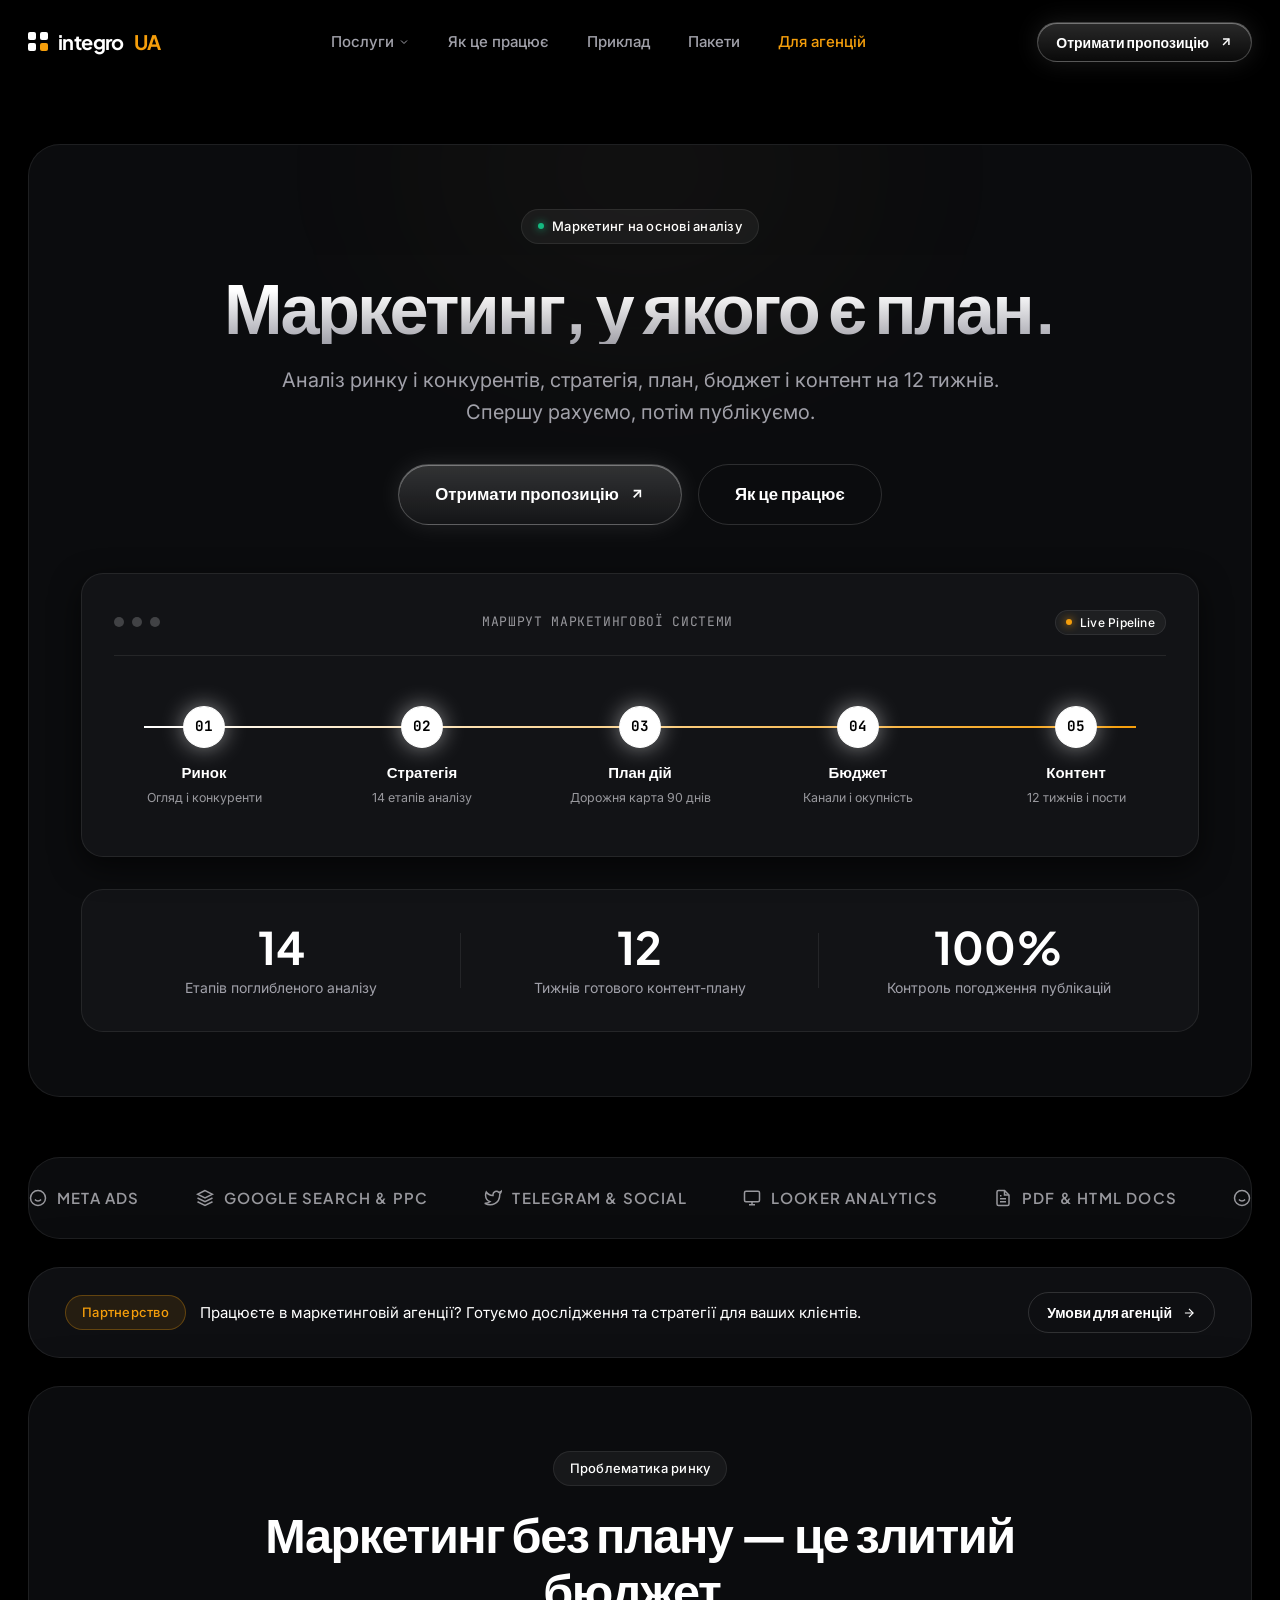
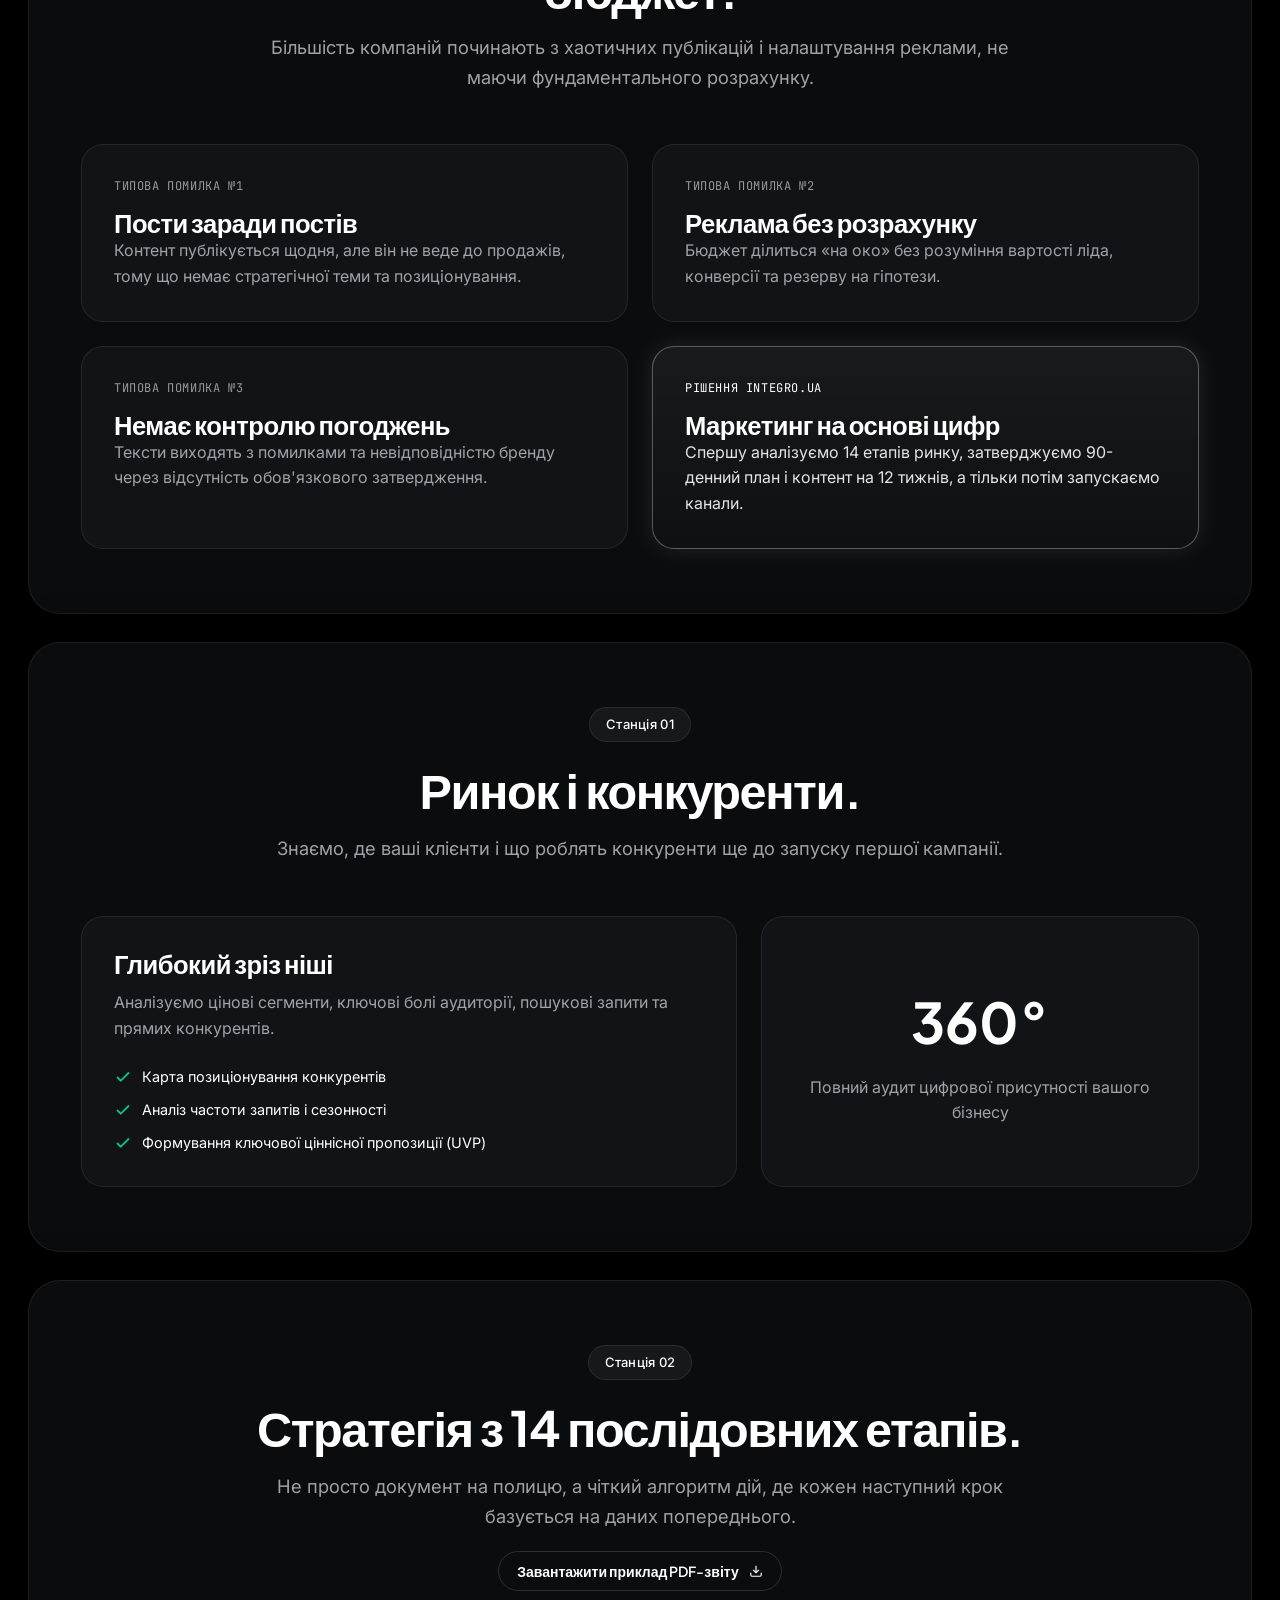
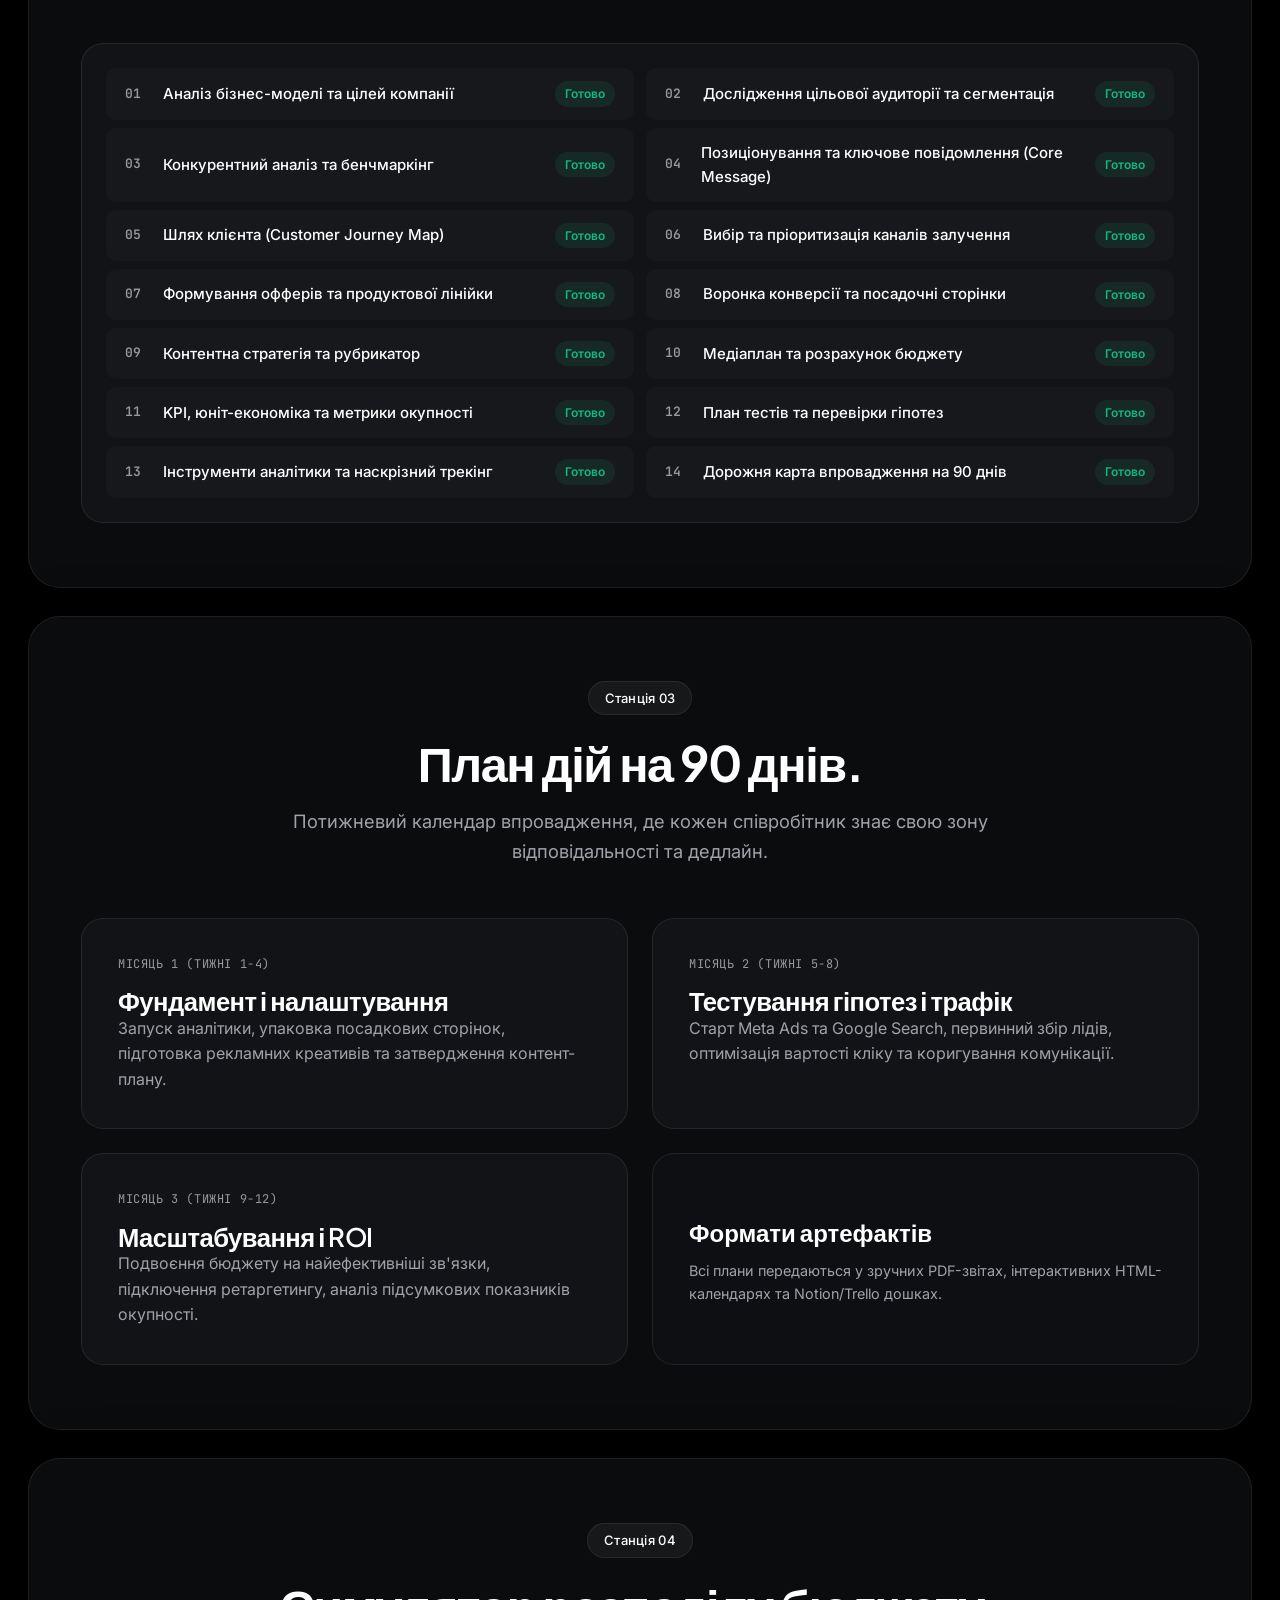
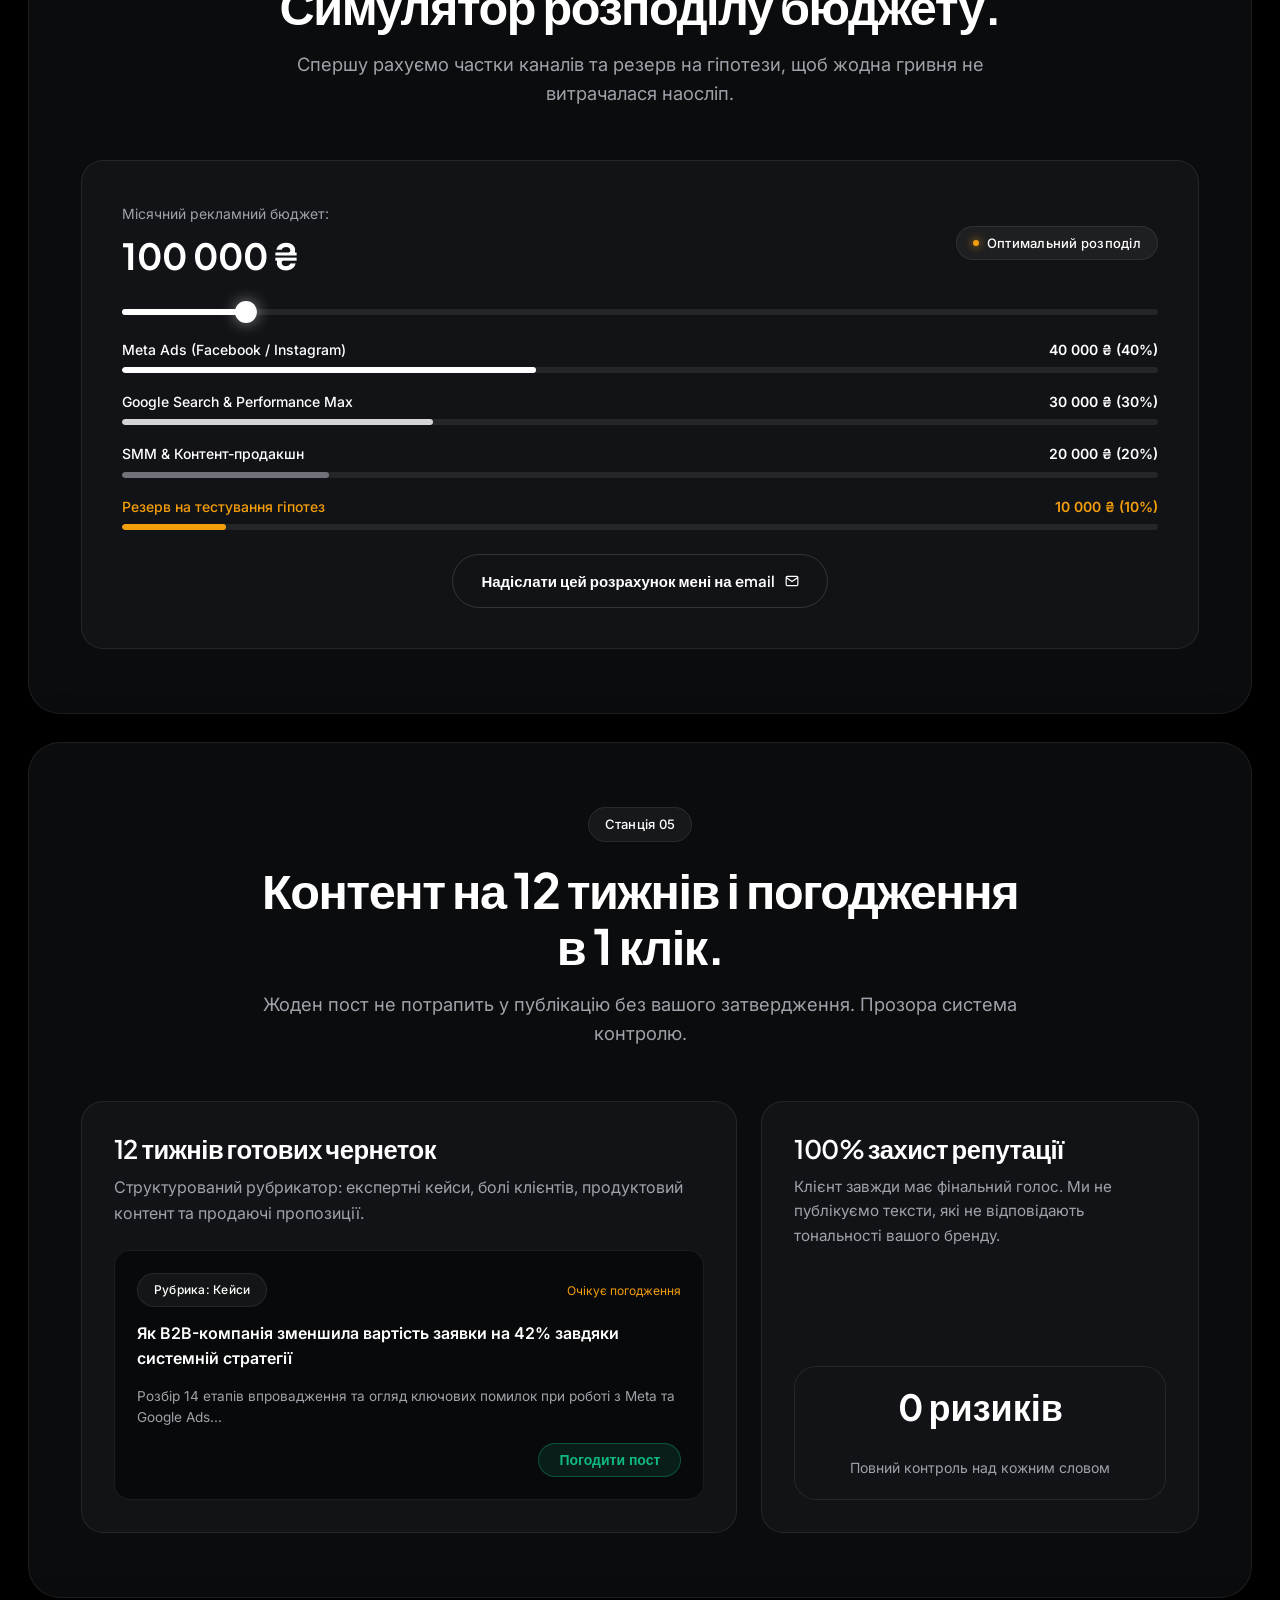
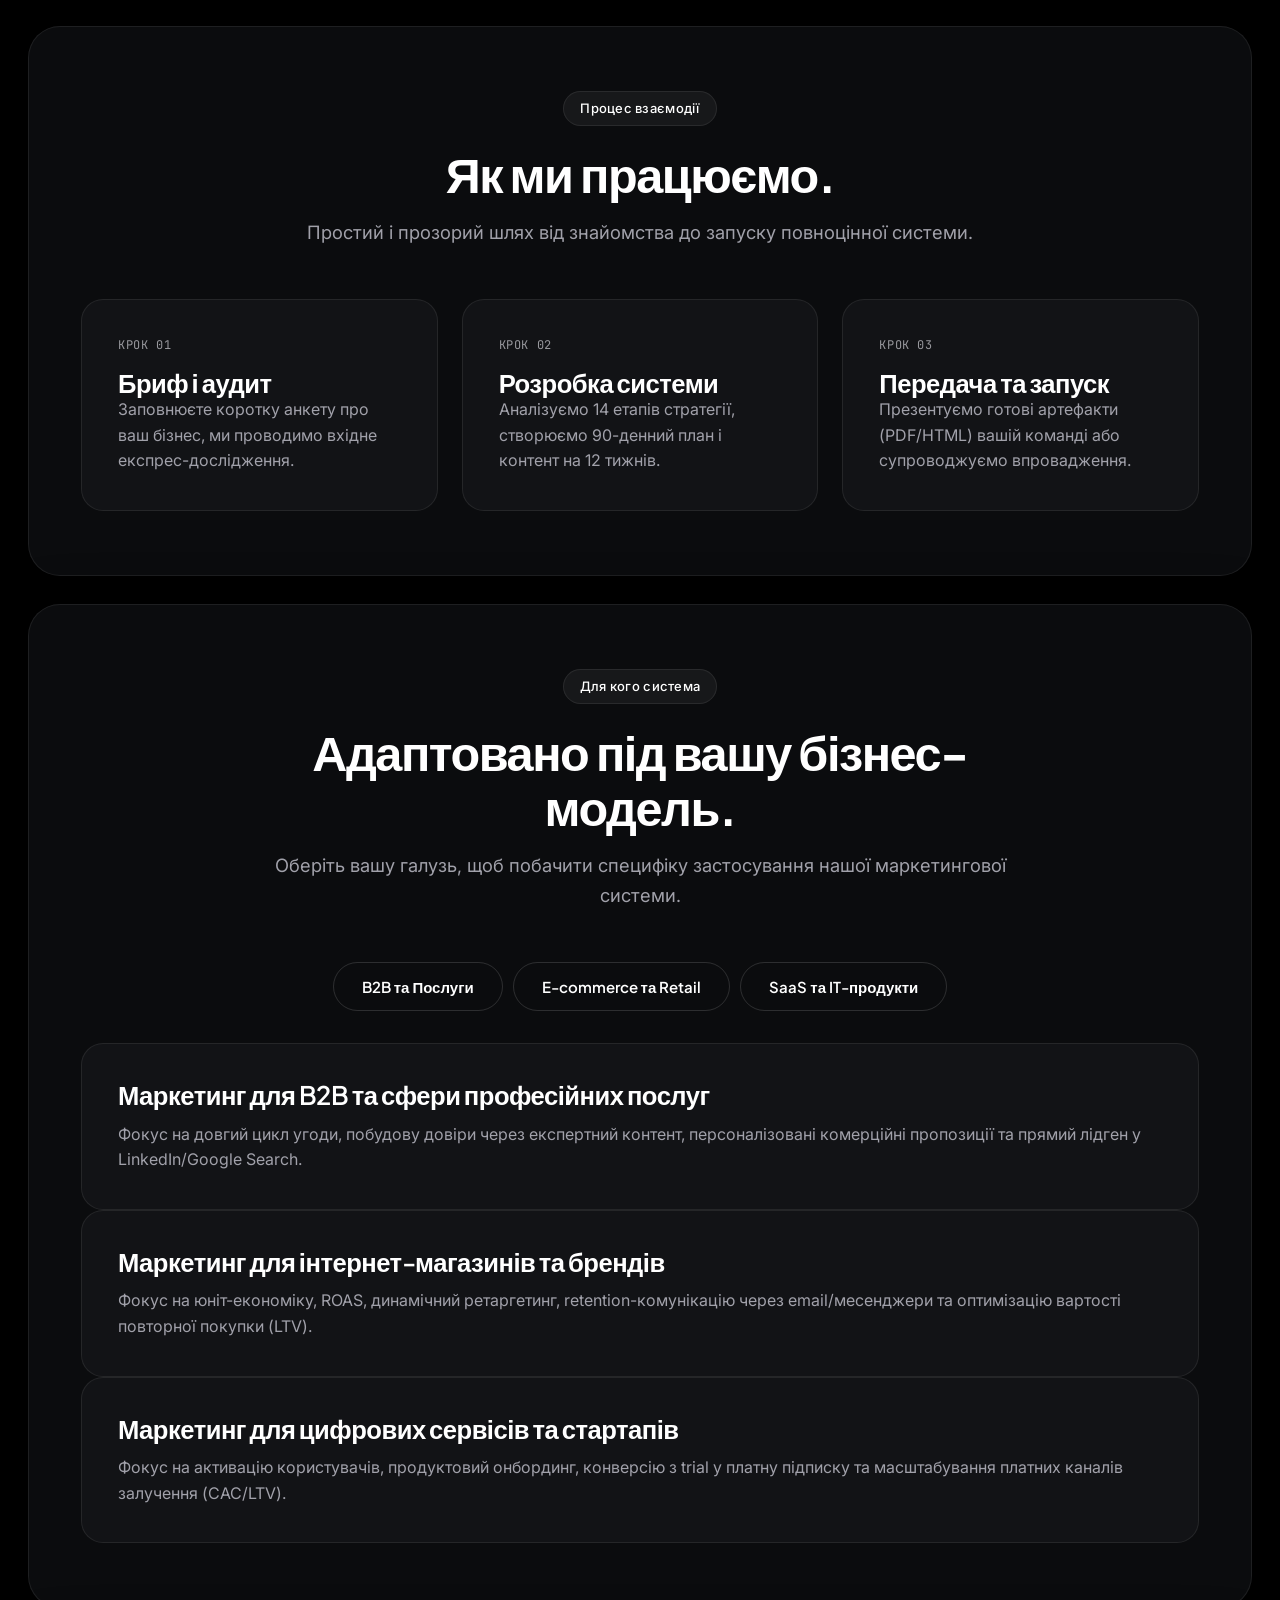
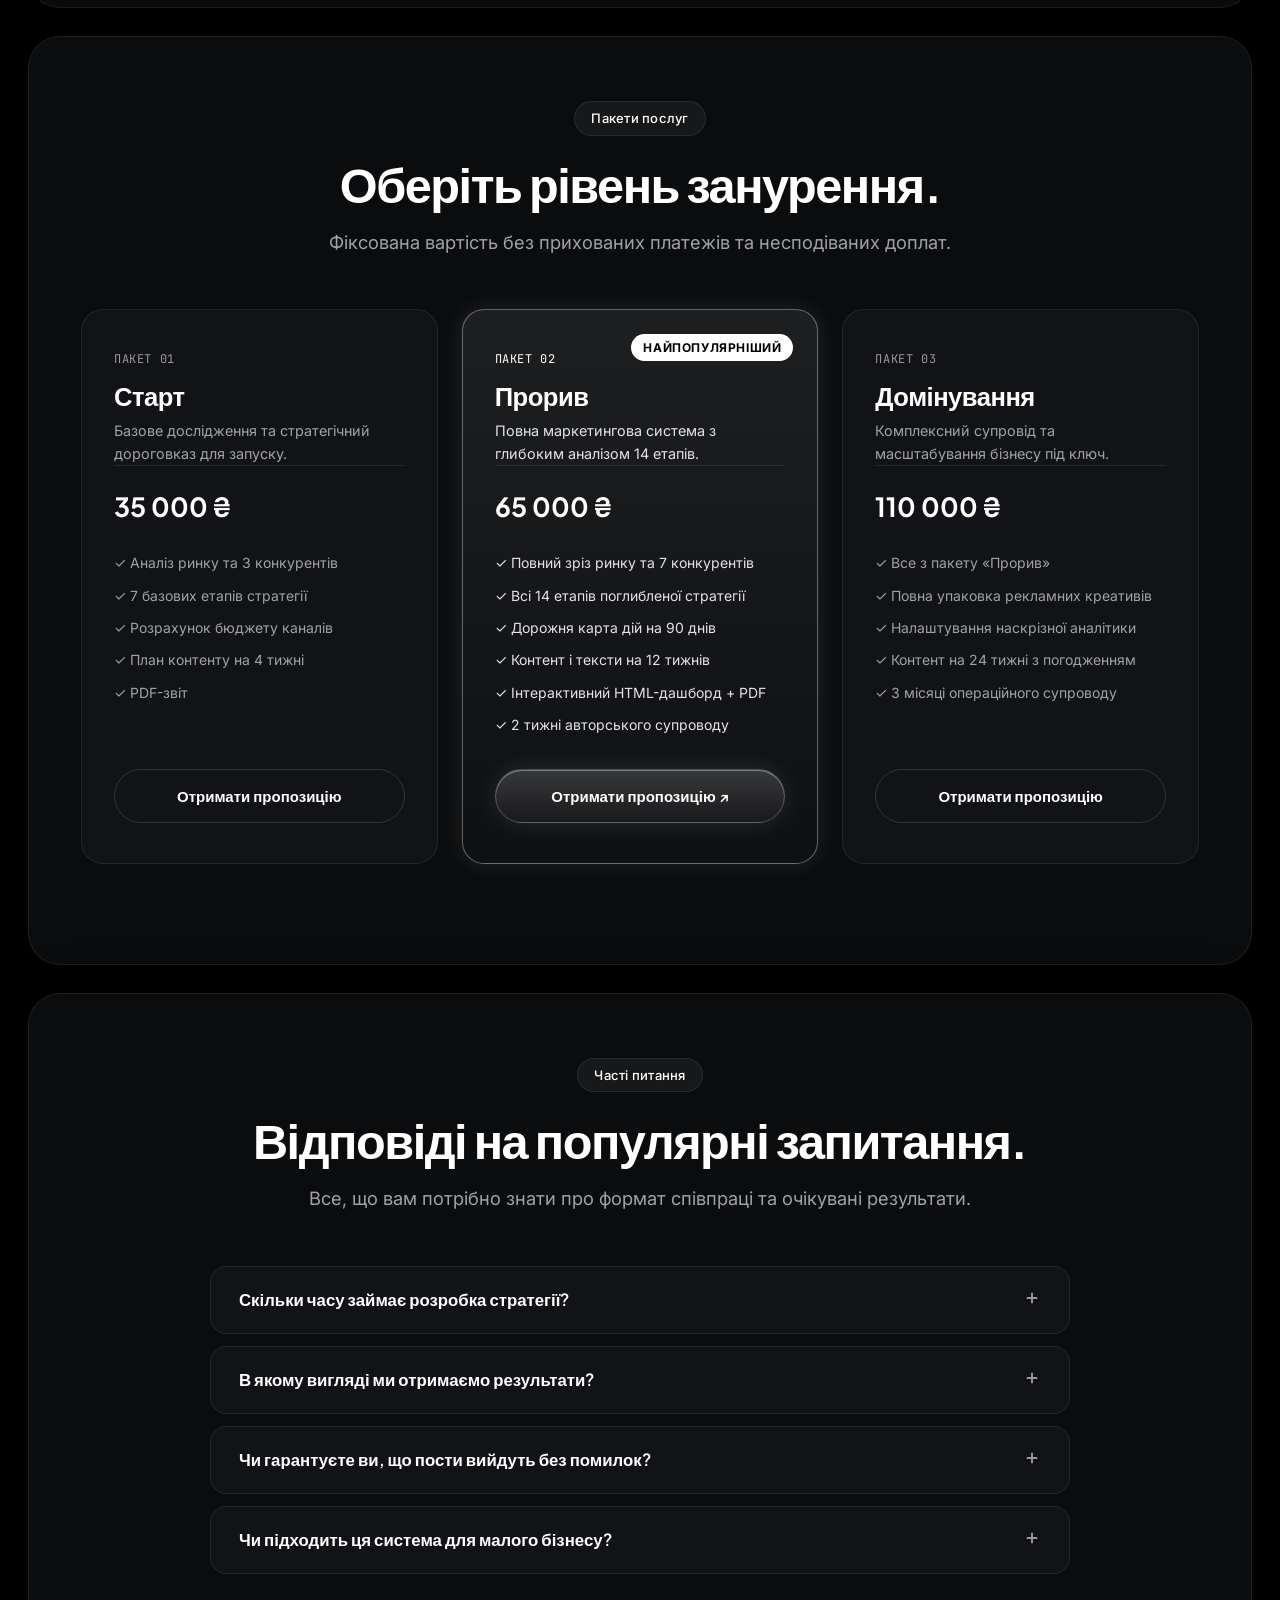
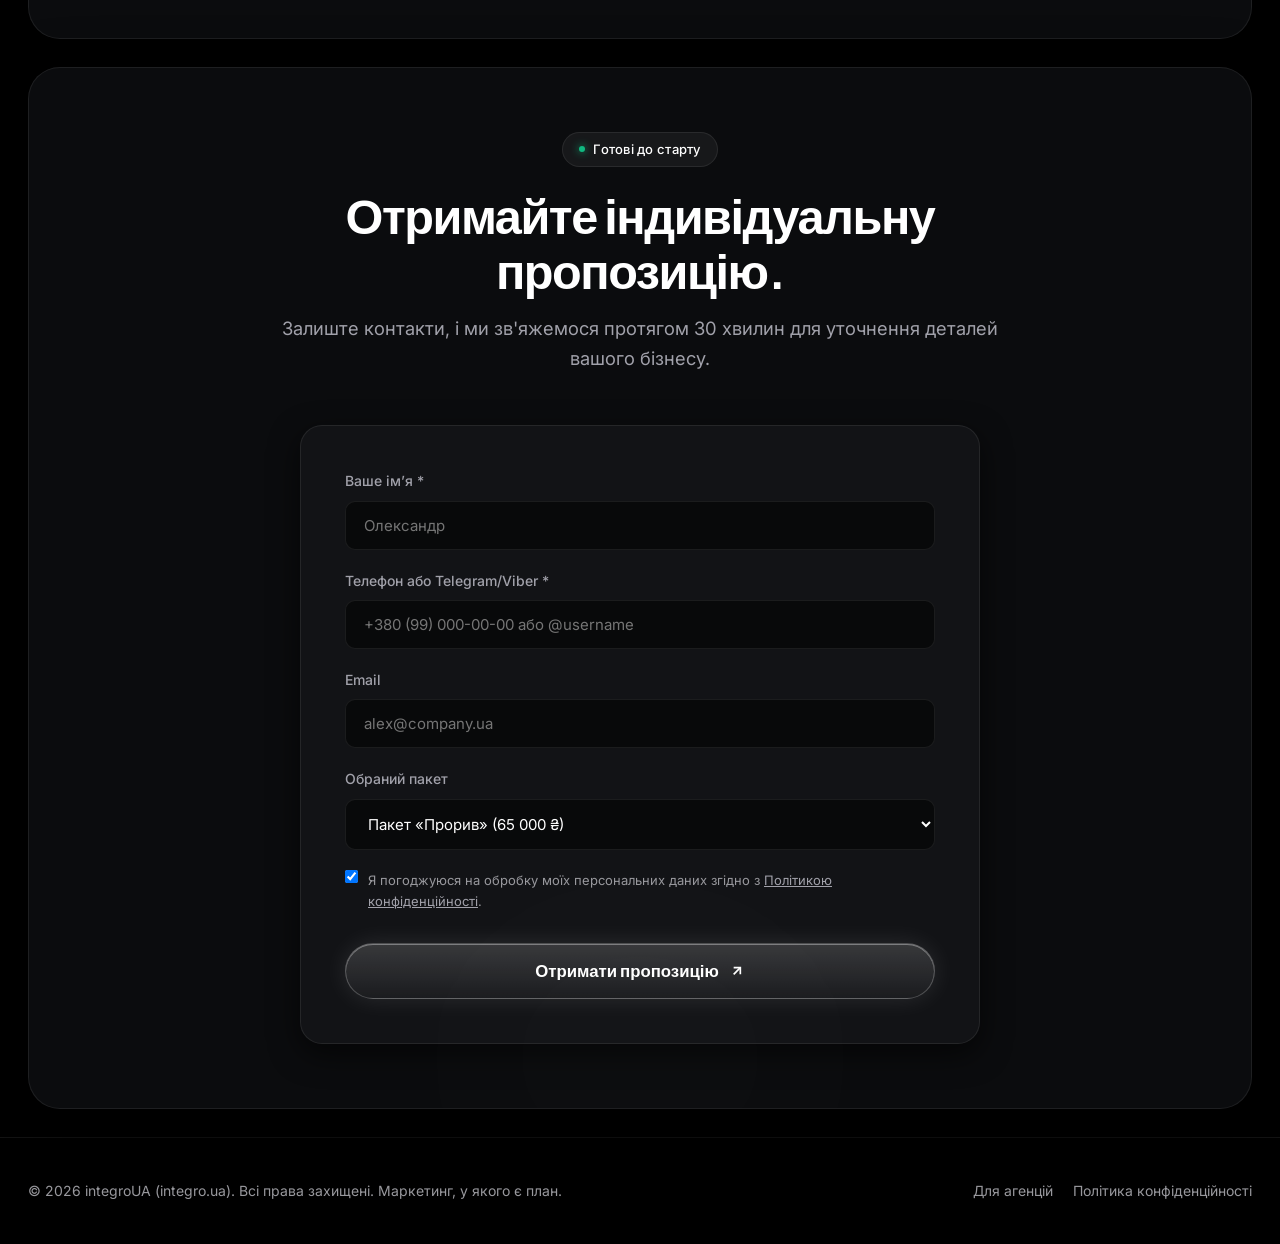
==== index.html @ 8238f742 "feat: Add premium intro overlay animation" ====
<!DOCTYPE html>
<html lang="uk">
<head>
  <meta charset="UTF-8">
  <meta name="viewport" content="width=device-width, initial-scale=1.0">
  <title>integroUA — Маркетинг, у якого є план | integro.ua</title>
  <meta name="description" content="Аналіз ринку і конкурентів, стратегія, план, бюджет і контент на 12 тижнів. Маркетинг на основі аналізу від integroUA.">
  <link rel="canonical" href="https://integro.ua/marketing">
  
  <!-- Open Graph -->
  <meta property="og:type" content="website">
  <meta property="og:url" content="https://integro.ua/marketing">
  <meta property="og:title" content="integroUA — Маркетинг, у якого є план | integro.ua">
  <meta property="og:description" content="Аналіз ринку і конкурентів, стратегія, план, бюджет і контент на 12 тижнів. Спершу рахуємо, потім публікуємо.">
  <meta property="og:image" content="assets/images/og-integroua.svg">
  <meta name="twitter:card" content="summary_large_image">

  <link rel="icon" type="image/svg+xml" href="assets/icons/favicon.svg">
  <link rel="stylesheet" href="css/main.css">

  <!-- Schema.org JSON-LD -->
  <script type="application/ld+json">
  {
    "@context": "https://schema.org",
    "@type": "Organization",
    "name": "integroUA",
    "url": "https://integro.ua",
    "logo": "https://integro.ua/assets/icons/logo.svg"
  }
  </script>
</head>
<body>
  <!-- Premium Intro Overlay -->
  <div id="premium-intro" class="premium-intro">
    <div class="intro-content">
      <div class="intro-line">
        <span class="intro-text">Безпечний ШІ починається з аудиту,</span>
      </div>
      <div class="intro-line">
        <span class="intro-text accent">а не з презентації</span>
      </div>
    </div>
  </div>

  <!-- Navigation Header -->
  <header class="site-header">
    <div class="container">
      <div class="nav-inner">
        <a href="/" class="logo" aria-label="integroUA Marketing">
          <div class="logo-symbol">
            <span class="logo-quad"></span>
            <span class="logo-quad"></span>
            <span class="logo-quad"></span>
            <span class="logo-quad"></span>
          </div>
          integro<span style="color: var(--accent-gold)">UA</span>
        </a>

        <ul class="nav-links">
          <li class="nav-item">
            <a href="#route" class="nav-link">
              Послуги
              <svg width="12" height="12" viewBox="0 0 24 24" fill="none" stroke="currentColor" stroke-width="2"><polyline points="6 9 12 15 18 9"></polyline></svg>
            </a>
            <ul class="dropdown-menu">
              <li><a href="#market" class="dropdown-link"><span class="dropdown-station-dot"></span> 1. Ринок і конкуренти</a></li>
              <li><a href="#strategy" class="dropdown-link"><span class="dropdown-station-dot"></span> 2. Стратегія</a></li>
              <li><a href="#plan" class="dropdown-link"><span class="dropdown-station-dot"></span> 3. План дій</a></li>
              <li><a href="#budget" class="dropdown-link"><span class="dropdown-station-dot"></span> 4. Бюджет</a></li>
              <li><a href="#content" class="dropdown-link"><span class="dropdown-station-dot"></span> 5. Контент і пости</a></li>
            </ul>
          </li>
          <li class="nav-item"><a href="#how" class="nav-link">Як це працює</a></li>
          <li class="nav-item"><a href="#example" class="nav-link">Приклад</a></li>
          <li class="nav-item"><a href="#packages" class="nav-link">Пакети</a></li>
          <li class="nav-item"><a href="agencies.html" class="nav-link" style="color: var(--accent-gold)">Для агенцій</a></li>
        </ul>

        <div style="display: flex; align-items: center; gap: 12px;">
          <a href="#contact" class="btn btn-glass-primary btn-sm">
            <span>Отримати пропозицію</span>
            <svg width="14" height="14" viewBox="0 0 24 24" fill="none" stroke="currentColor" stroke-width="2.5"><line x1="7" y1="17" x2="17" y2="7"></line><polyline points="7 7 17 7 17 17"></polyline></svg>
          </a>
          <button class="mobile-toggle" aria-label="Відкрити меню">
            <svg width="24" height="24" viewBox="0 0 24 24" fill="none" stroke="currentColor" stroke-width="2"><line x1="3" y1="12" x2="21" y2="12"></line><line x1="3" y1="6" x2="21" y2="6"></line><line x1="3" y1="18" x2="21" y2="18"></line></svg>
          </button>
        </div>
      </div>
    </div>
  </header>

  <!-- Mobile Menu -->
  <div class="mobile-menu" aria-hidden="true">
    <ul class="mobile-nav-list">
      <li><a href="#route" class="mobile-nav-link">Маршрут послуг</a></li>
      <li><a href="#market" class="mobile-nav-link">1. Ринок і конкуренти</a></li>
      <li><a href="#strategy" class="mobile-nav-link">2. Стратегія</a></li>
      <li><a href="#plan" class="mobile-nav-link">3. План дій</a></li>
      <li><a href="#budget" class="mobile-nav-link">4. Бюджет</a></li>
      <li><a href="#content" class="mobile-nav-link">5. Контент і пости</a></li>
      <li><a href="#how" class="mobile-nav-link">Як це працює</a></li>
      <li><a href="#example" class="mobile-nav-link">Приклад</a></li>
      <li><a href="#packages" class="mobile-nav-link">Пакети</a></li>
      <li><a href="agencies.html" class="mobile-nav-link" style="color: var(--accent-gold)">Для агенцій</a></li>
    </ul>
    <div style="padding-top: 24px;">
      <a href="#contact" class="btn btn-glass-primary btn-lg" style="width:100%">Отримати пропозицію ↗</a>
    </div>
  </div>

  <div class="mobile-sticky-cta">
    <a href="#contact" class="btn btn-glass-primary">Отримати пропозицію ↗</a>
  </div>

  <main>
    <!-- ====================================================================
         HERO SECTION (PORTFOLITE STYLE)
         ==================================================================== -->
    <section class="hero-section" id="hero">
      <div class="container">
        <div class="section-frame">
          <div class="smoke-glow smoke-glow-top"></div>

          <div class="hero-content">
            <div class="badge-pill">
              <span class="dot"></span>
              <span>Маркетинг на основі аналізу</span>
            </div>
            <h1 class="text-gradient">Маркетинг, у якого є план.</h1>
            <p>Аналіз ринку і конкурентів, стратегія, план, бюджет і контент на 12 тижнів. Спершу рахуємо, потім публікуємо.</p>
            <div class="hero-actions">
              <a href="#contact" class="btn btn-glass-primary btn-lg">
                <span>Отримати пропозицію</span>
                <svg width="16" height="16" viewBox="0 0 24 24" fill="none" stroke="currentColor" stroke-width="2.5"><line x1="7" y1="17" x2="17" y2="7"></line><polyline points="7 7 17 7 17 17"></polyline></svg>
              </a>
              <a href="#how" class="btn btn-outline btn-lg">Як це працює</a>
            </div>
          </div>

          <!-- Route Mockup Container -->
          <div class="hero-mockup-wrapper" id="route">
            <div class="mockup-window-bar">
              <div class="window-dots">
                <span class="window-dot"></span>
                <span class="window-dot"></span>
                <span class="window-dot"></span>
              </div>
              <div class="window-title">Маршрут маркетингової системи</div>
              <div class="badge-pill" style="padding: 2px 10px; font-size: 0.75rem;">
                <span class="dot dot-gold"></span>
                <span>Live Pipeline</span>
              </div>
            </div>

            <div class="route-schematic">
              <div class="route-rail">
                <div class="route-rail-progress"></div>
              </div>

              <a href="#market" class="route-node">
                <div class="node-circle">01</div>
                <div class="node-title">Ринок</div>
                <div class="node-desc">Огляд і конкуренти</div>
              </a>

              <a href="#strategy" class="route-node">
                <div class="node-circle">02</div>
                <div class="node-title">Стратегія</div>
                <div class="node-desc">14 етапів аналізу</div>
              </a>

              <a href="#plan" class="route-node">
                <div class="node-circle">03</div>
                <div class="node-title">План дій</div>
                <div class="node-desc">Дорожня карта 90 днів</div>
              </a>

              <a href="#budget" class="route-node">
                <div class="node-circle">04</div>
                <div class="node-title">Бюджет</div>
                <div class="node-desc">Канали і окупність</div>
              </a>

              <a href="#content" class="route-node">
                <div class="node-circle">05</div>
                <div class="node-title">Контент</div>
                <div class="node-desc">12 тижнів і пости</div>
              </a>
            </div>
          </div>

          <!-- Portfolite 3-Column Stats Bar -->
          <div class="stats-bar">
            <div class="stat-item">
              <div class="stat-value">14</div>
              <div class="stat-label">Етапів поглибленого аналізу</div>
            </div>
            <div class="stat-item">
              <div class="stat-value">12</div>
              <div class="stat-label">Тижнів готового контент-плану</div>
            </div>
            <div class="stat-item">
              <div class="stat-value">100%</div>
              <div class="stat-label">Контроль погодження публікацій</div>
            </div>
          </div>
        </div>
      </div>
    </section>

    <!-- ====================================================================
         LOGO TICKER FRAME
         ==================================================================== -->
    <div class="container">
      <div class="section-frame logo-ticker-frame" style="margin-top:0;">
        <div class="ticker-track">
          <div class="ticker-item"><svg width="18" height="18" viewBox="0 0 24 24" fill="none" stroke="currentColor" stroke-width="2"><circle cx="12" cy="12" r="10"></circle><path d="M8 14s1.5 2 4 2 4-2 4-2"></path><line x1="9" y1="9" x2="9.01" y2="9"></line><line x1="15" y1="9" x2="15.01" y2="9"></line></svg> Meta Ads</div>
          <div class="ticker-item"><svg width="18" height="18" viewBox="0 0 24 24" fill="none" stroke="currentColor" stroke-width="2"><polygon points="12 2 2 7 12 12 22 7 12 2"></polygon><polyline points="2 17 12 22 22 17"></polyline><polyline points="2 12 12 17 22 12"></polyline></svg> Google Search & PPC</div>
          <div class="ticker-item"><svg width="18" height="18" viewBox="0 0 24 24" fill="none" stroke="currentColor" stroke-width="2"><path d="M23 3a10.9 10.9 0 0 1-3.14 1.53 4.48 4.48 0 0 0-7.86 3v1A10.66 10.66 0 0 1 3 4s-4 9 5 13a11.64 11.64 0 0 1-7 2c9 5 20 0 20-11.5a4.5 4.5 0 0 0-.08-.83A7.72 7.72 0 0 0 23 3z"></path></svg> Telegram & Social</div>
          <div class="ticker-item"><svg width="18" height="18" viewBox="0 0 24 24" fill="none" stroke="currentColor" stroke-width="2"><rect x="2" y="3" width="20" height="14" rx="2" ry="2"></rect><line x1="8" y1="21" x2="16" y2="21"></line><line x1="12" y1="17" x2="12" y2="21"></line></svg> Looker Analytics</div>
          <div class="ticker-item"><svg width="18" height="18" viewBox="0 0 24 24" fill="none" stroke="currentColor" stroke-width="2"><path d="M14 2H6a2 2 0 0 0-2 2v16a2 2 0 0 0 2 2h12a2 2 0 0 0 2-2V8z"></path><polyline points="14 2 14 8 20 8"></polyline><line x1="16" y1="13" x2="8" y2="13"></line><line x1="16" y1="17" x2="8" y2="17"></line><polyline points="10 9 9 9 8 9"></polyline></svg> PDF & HTML Docs</div>
          <!-- Repeat for smooth infinite scroll -->
          <div class="ticker-item"><svg width="18" height="18" viewBox="0 0 24 24" fill="none" stroke="currentColor" stroke-width="2"><circle cx="12" cy="12" r="10"></circle><path d="M8 14s1.5 2 4 2 4-2 4-2"></path><line x1="9" y1="9" x2="9.01" y2="9"></line><line x1="15" y1="9" x2="15.01" y2="9"></line></svg> Meta Ads</div>
          <div class="ticker-item"><svg width="18" height="18" viewBox="0 0 24 24" fill="none" stroke="currentColor" stroke-width="2"><polygon points="12 2 2 7 12 12 22 7 12 2"></polygon><polyline points="2 17 12 22 22 17"></polyline><polyline points="2 12 12 17 22 12"></polyline></svg> Google Search & PPC</div>
          <div class="ticker-item"><svg width="18" height="18" viewBox="0 0 24 24" fill="none" stroke="currentColor" stroke-width="2"><path d="M23 3a10.9 10.9 0 0 1-3.14 1.53 4.48 4.48 0 0 0-7.86 3v1A10.66 10.66 0 0 1 3 4s-4 9 5 13a11.64 11.64 0 0 1-7 2c9 5 20 0 20-11.5a4.5 4.5 0 0 0-.08-.83A7.72 7.72 0 0 0 23 3z"></path></svg> Telegram & Social</div>
        </div>
      </div>
    </div>

    <!-- ====================================================================
         AGENCY BAND
         ==================================================================== -->
    <div class="container">
      <div class="section-frame" style="padding: 24px 36px; margin-top: 0; background: #0E0F12;">
        <div style="display: flex; align-items: center; justify-content: space-between; flex-wrap: wrap; gap: 16px;">
          <div style="display: flex; align-items: center; gap: 14px;">
            <div class="badge-pill" style="background: rgba(245, 158, 11, 0.1); border-color: rgba(245, 158, 11, 0.3); color: var(--accent-gold)">Партнерство</div>
            <span style="font-size: 0.9375rem; color: var(--text-primary);">Працюєте в маркетинговій агенції? Готуємо дослідження та стратегії для ваших клієнтів.</span>
          </div>
          <a href="agencies.html" class="btn btn-outline btn-sm">
            <span>Умови для агенцій</span>
            <svg width="14" height="14" viewBox="0 0 24 24" fill="none" stroke="currentColor" stroke-width="2"><line x1="5" y1="12" x2="19" y2="12"></line><polyline points="12 5 19 12 12 19"></polyline></svg>
          </a>
        </div>
      </div>
    </div>

    <!-- ====================================================================
         PROBLEMS & 2x2 MATRIX
         ==================================================================== -->
    <section class="container" id="problems">
      <div class="section-frame">
        <div class="section-header">
          <div class="badge-pill">Проблематика ринку</div>
          <h2>Маркетинг без плану — це злитий бюджет.</h2>
          <p>Більшість компаній починають з хаотичних публікацій і налаштування реклами, не маючи фундаментального розрахунку.</p>
        </div>

        <div class="matrix-grid">
          <div class="matrix-card">
            <div class="matrix-tag">Типова помилка №1</div>
            <h3>Пости заради постів</h3>
            <p>Контент публікується щодня, але він не веде до продажів, тому що немає стратегічної теми та позиціонування.</p>
          </div>
          <div class="matrix-card">
            <div class="matrix-tag">Типова помилка №2</div>
            <h3>Реклама без розрахунку</h3>
            <p>Бюджет ділиться «на око» без розуміння вартості ліда, конверсії та резерву на гіпотези.</p>
          </div>
          <div class="matrix-card">
            <div class="matrix-tag">Типова помилка №3</div>
            <h3>Немає контролю погоджень</h3>
            <p>Тексти виходять з помилками та невідповідністю бренду через відсутність обов'язкового затвердження.</p>
          </div>
          <div class="matrix-card featured-matrix">
            <div class="matrix-tag" style="color: #FFFFFF;">Рішення Integro.ua</div>
            <h3 style="color: #FFFFFF;">Маркетинг на основі цифр</h3>
            <p style="color: #E4E4E7;">Спершу аналізуємо 14 етапів ринку, затверджуємо 90-денний план і контент на 12 тижнів, а тільки потім запускаємо канали.</p>
          </div>
        </div>
      </div>
    </section>

    <!-- ====================================================================
         STATION 1: MARKET & COMPETITORS
         ==================================================================== -->
    <section class="container" id="market">
      <div class="section-frame">
        <div class="section-header">
          <div class="badge-pill">Станція 01</div>
          <h2>Ринок і конкуренти.</h2>
          <p>Знаємо, де ваші клієнти і що роблять конкуренти ще до запуску першої кампанії.</p>
        </div>

        <div class="bento-grid">
          <div class="bento-cell">
            <h3 style="margin-bottom: 12px;">Глибокий зріз ніші</h3>
            <p style="margin-bottom: 24px;">Аналізуємо цінові сегменти, ключові болі аудиторії, пошукові запити та прямих конкурентів.</p>
            <div style="display: flex; flex-direction: column; gap: 10px;">
              <div style="display: flex; align-items: center; gap: 10px; font-size: 0.9rem; color: var(--text-primary);">
                <svg width="18" height="18" viewBox="0 0 24 24" fill="none" stroke="var(--accent-emerald)" stroke-width="2.5"><polyline points="20 6 9 17 4 12"></polyline></svg>
                Карта позиціонування конкурентів
              </div>
              <div style="display: flex; align-items: center; gap: 10px; font-size: 0.9rem; color: var(--text-primary);">
                <svg width="18" height="18" viewBox="0 0 24 24" fill="none" stroke="var(--accent-emerald)" stroke-width="2.5"><polyline points="20 6 9 17 4 12"></polyline></svg>
                Аналіз частоти запитів і сезонності
              </div>
              <div style="display: flex; align-items: center; gap: 10px; font-size: 0.9rem; color: var(--text-primary);">
                <svg width="18" height="18" viewBox="0 0 24 24" fill="none" stroke="var(--accent-emerald)" stroke-width="2.5"><polyline points="20 6 9 17 4 12"></polyline></svg>
                Формування ключової ціннісної пропозиції (UVP)
              </div>
            </div>
          </div>
          <div class="bento-cell" style="display: flex; flex-direction: column; justify-content: center; text-align: center;">
            <div style="font-family: var(--font-display); font-size: 3.5rem; font-weight: 700; color: #FFFFFF;">360°</div>
            <div style="font-size: 1rem; color: var(--text-secondary); margin-top: 8px;">Повний аудит цифрової присутності вашого бізнесу</div>
          </div>
        </div>
      </div>
    </section>

    <!-- ====================================================================
         STATION 2: STRATEGY (14 STAGES)
         ==================================================================== -->
    <section class="container" id="strategy">
      <div class="section-frame">
        <div class="section-header">
          <div class="badge-pill">Станція 02</div>
          <h2>Стратегія з 14 послідовних етапів.</h2>
          <p>Не просто документ на полицю, а чіткий алгоритм дій, де кожен наступний крок базується на даних попереднього.</p>
          <div style="margin-top: 20px;">
            <a href="assets/integro-strategy-example.pdf" download class="btn btn-outline btn-sm">
              <span>Завантажити приклад PDF-звіту</span>
              <svg width="14" height="14" viewBox="0 0 24 24" fill="none" stroke="currentColor" stroke-width="2"><path d="M21 15v4a2 2 0 0 1-2 2H5a2 2 0 0 1-2-2v-4"></path><polyline points="7 10 12 15 17 10"></polyline><line x1="12" y1="15" x2="12" y2="3"></line></svg>
            </a>
          </div>
        </div>

        <div class="stages-box">
          <ul class="stages-list">
            <li class="stage-item"><div class="stage-left"><span class="stage-num">01</span><span class="stage-name">Аналіз бізнес-моделі та цілей компанії</span></div><span class="stage-status">Готово</span></li>
            <li class="stage-item"><div class="stage-left"><span class="stage-num">02</span><span class="stage-name">Дослідження цільової аудиторії та сегментація</span></div><span class="stage-status">Готово</span></li>
            <li class="stage-item"><div class="stage-left"><span class="stage-num">03</span><span class="stage-name">Конкурентний аналіз та бенчмаркінг</span></div><span class="stage-status">Готово</span></li>
            <li class="stage-item"><div class="stage-left"><span class="stage-num">04</span><span class="stage-name">Позиціонування та ключове повідомлення (Core Message)</span></div><span class="stage-status">Готово</span></li>
            <li class="stage-item"><div class="stage-left"><span class="stage-num">05</span><span class="stage-name">Шлях клієнта (Customer Journey Map)</span></div><span class="stage-status">Готово</span></li>
            <li class="stage-item"><div class="stage-left"><span class="stage-num">06</span><span class="stage-name">Вибір та пріоритизація каналів залучення</span></div><span class="stage-status">Готово</span></li>
            <li class="stage-item"><div class="stage-left"><span class="stage-num">07</span><span class="stage-name">Формування офферів та продуктової лінійки</span></div><span class="stage-status">Готово</span></li>
            <li class="stage-item"><div class="stage-left"><span class="stage-num">08</span><span class="stage-name">Воронка конверсії та посадочні сторінки</span></div><span class="stage-status">Готово</span></li>
            <li class="stage-item"><div class="stage-left"><span class="stage-num">09</span><span class="stage-name">Контентна стратегія та рубрикатор</span></div><span class="stage-status">Готово</span></li>
            <li class="stage-item"><div class="stage-left"><span class="stage-num">10</span><span class="stage-name">Медіаплан та розрахунок бюджету</span></div><span class="stage-status">Готово</span></li>
            <li class="stage-item"><div class="stage-left"><span class="stage-num">11</span><span class="stage-name">KPI, юніт-економіка та метрики окупності</span></div><span class="stage-status">Готово</span></li>
            <li class="stage-item"><div class="stage-left"><span class="stage-num">12</span><span class="stage-name">План тестів та перевірки гіпотез</span></div><span class="stage-status">Готово</span></li>
            <li class="stage-item"><div class="stage-left"><span class="stage-num">13</span><span class="stage-name">Інструменти аналітики та наскрізний трекінг</span></div><span class="stage-status">Готово</span></li>
            <li class="stage-item"><div class="stage-left"><span class="stage-num">14</span><span class="stage-name">Дорожня карта впровадження на 90 днів</span></div><span class="stage-status">Готово</span></li>
          </ul>
        </div>
      </div>
    </section>

    <!-- ====================================================================
         STATION 3: 90 DAYS ACTION PLAN
         ==================================================================== -->
    <section class="container" id="plan">
      <div class="section-frame">
        <div class="section-header">
          <div class="badge-pill">Станція 03</div>
          <h2>План дій на 90 днів.</h2>
          <p>Потижневий календар впровадження, де кожен співробітник знає свою зону відповідальності та дедлайн.</p>
        </div>

        <div class="matrix-grid">
          <div class="card">
            <div class="matrix-tag">Місяць 1 (Тижні 1-4)</div>
            <h3>Фундамент і налаштування</h3>
            <p>Запуск аналітики, упаковка посадкових сторінок, підготовка рекламних креативів та затвердження контент-плану.</p>
          </div>
          <div class="card">
            <div class="matrix-tag">Місяць 2 (Тижні 5-8)</div>
            <h3>Тестування гіпотез і трафік</h3>
            <p>Старт Meta Ads та Google Search, первинний збір лідів, оптимізація вартості кліку та коригування комунікації.</p>
          </div>
          <div class="card">
            <div class="matrix-tag">Місяць 3 (Тижні 9-12)</div>
            <h3>Масштабування і ROI</h3>
            <p>Подвоєння бюджету на найефективніші зв'язки, підключення ретаргетингу, аналіз підсумкових показників окупності.</p>
          </div>
          <div class="card" style="display: flex; flex-direction: column; justify-content: center; background: #0E0F12;">
            <div style="font-family: var(--font-display); font-size: 1.5rem; font-weight: 700; color: #FFFFFF; margin-bottom: 8px;">Формати артефактів</div>
            <p style="font-size: 0.9rem;">Всі плани передаються у зручних PDF-звітах, інтерактивних HTML-календарях та Notion/Trello дошках.</p>
          </div>
        </div>
      </div>
    </section>

    <!-- ====================================================================
         STATION 4: BUDGET SIMULATOR
         ==================================================================== -->
    <section class="container" id="budget">
      <div class="section-frame">
        <div class="section-header">
          <div class="badge-pill">Станція 04</div>
          <h2>Симулятор розподілу бюджету.</h2>
          <p>Спершу рахуємо частки каналів та резерв на гіпотези, щоб жодна гривня не витрачалася наосліп.</p>
        </div>

        <div class="budget-simulator-card">
          <div style="display: flex; justify-content: space-between; align-items: center; flex-wrap: wrap; gap: 12px;">
            <div>
              <span style="font-size: 0.875rem; color: var(--text-secondary);">Місячний рекламний бюджет:</span>
              <div class="budget-amount-display" id="budget-total-val">100 000 ₴</div>
            </div>
            <div class="badge-pill">
              <span class="dot dot-gold"></span>
              <span>Оптимальний розподіл</span>
            </div>
          </div>

          <input type="range" class="range-slider" id="budget-slider" min="50000" max="500000" step="10000" value="100000" aria-label="Бюджетний слайдер">

          <div class="budget-channel-bars">
            <div class="channel-bar-item">
              <div class="channel-bar-header">
                <span style="color: #FFFFFF;">Meta Ads (Facebook / Instagram)</span>
                <span id="val-meta" style="color: #FFFFFF; font-weight: 600;">40 000 ₴ (40%)</span>
              </div>
              <div class="channel-progress"><div class="channel-fill fill-meta"></div></div>
            </div>
            <div class="channel-bar-item">
              <div class="channel-bar-header">
                <span style="color: #FFFFFF;">Google Search & Performance Max</span>
                <span id="val-google" style="color: #FFFFFF; font-weight: 600;">30 000 ₴ (30%)</span>
              </div>
              <div class="channel-progress"><div class="channel-fill fill-google"></div></div>
            </div>
            <div class="channel-bar-item">
              <div class="channel-bar-header">
                <span style="color: #FFFFFF;">SMM & Контент-продакшн</span>
                <span id="val-smm" style="color: #FFFFFF; font-weight: 600;">20 000 ₴ (20%)</span>
              </div>
              <div class="channel-progress"><div class="channel-fill fill-smm"></div></div>
            </div>
            <div class="channel-bar-item">
              <div class="channel-bar-header">
                <span style="color: var(--accent-gold);">Резерв на тестування гіпотез</span>
                <span id="val-reserve" style="color: var(--accent-gold); font-weight: 600;">10 000 ₴ (10%)</span>
              </div>
              <div class="channel-progress"><div class="channel-fill fill-reserve"></div></div>
            </div>
          </div>

          <div style="margin-top: 24px; display: flex; justify-content: center;">
            <a href="#lead" class="btn btn-outline" data-simulator-cta>
              <span>Надіслати цей розрахунок мені на email</span>
              <svg width="14" height="14" viewBox="0 0 24 24" fill="none" stroke="currentColor" stroke-width="2"><rect x="2" y="4" width="20" height="16" rx="2"></rect><polyline points="22,6 12,13 2,6"></polyline></svg>
            </a>
          </div>
        </div>
      </div>
    </section>

    <!-- ====================================================================
         STATION 5: CONTENT & POST APPROVAL
         ==================================================================== -->
    <section class="container" id="content">
      <div class="section-frame">
        <div class="section-header">
          <div class="badge-pill">Станція 05</div>
          <h2>Контент на 12 тижнів і погодження в 1 клік.</h2>
          <p>Жоден пост не потрапить у публікацію без вашого затвердження. Прозора система контролю.</p>
        </div>

        <div class="bento-grid">
          <div class="bento-cell">
            <h3 style="margin-bottom: 12px;">12 тижнів готових чернеток</h3>
            <p style="margin-bottom: 24px;">Структурований рубрикатор: експертні кейси, болі клієнтів, продуктовий контент та продаючі пропозиції.</p>
            
            <div class="demo-post-card">
              <div style="display: flex; justify-content: space-between; align-items: center;">
                <span class="badge-pill" style="font-size: 0.75rem;">Рубрика: Кейси</span>
                <span id="demo-stamp-wrap">
                  <span style="font-size: 0.75rem; color: var(--accent-gold);">Очікує погодження</span>
                </span>
              </div>
              <div style="font-weight: 600; font-size: 1rem; color: #FFFFFF;">Як B2B-компанія зменшила вартість заявки на 42% завдяки системній стратегії</div>
              <p style="font-size: 0.85rem;">Розбір 14 етапів впровадження та огляд ключових помилок при роботі з Meta та Google Ads...</p>
              <div style="display: flex; justify-content: flex-end;">
                <button type="button" class="btn-approve" id="demo-approve-btn">Погодити пост</button>
              </div>
            </div>
          </div>

          <div class="bento-cell" style="display: flex; flex-direction: column; justify-content: space-between;">
            <div>
              <h3 style="margin-bottom: 12px;">100% захист репутації</h3>
              <p style="font-size: 0.95rem; margin-bottom: 20px;">Клієнт завжди має фінальний голос. Ми не публікуємо тексти, які не відповідають тональності вашого бренду.</p>
            </div>
            <div class="stats-bar" style="grid-template-columns: 1fr; margin-top: 0; padding: 20px;">
              <div class="stat-value" style="font-size: 2.25rem;">0 ризиків</div>
              <div class="stat-label">Повний контроль над кожним словом</div>
            </div>
          </div>
        </div>
      </div>
    </section>

    <!-- ====================================================================
         HOW IT WORKS (3 STEPS)
         ==================================================================== -->
    <section class="container" id="how">
      <div class="section-frame">
        <div class="section-header">
          <div class="badge-pill">Процес взаємодії</div>
          <h2>Як ми працюємо.</h2>
          <p>Простий і прозорий шлях від знайомства до запуску повноцінної системи.</p>
        </div>

        <div class="matrix-grid" style="grid-template-columns: repeat(3, 1fr);">
          <div class="card">
            <div class="matrix-tag">Крок 01</div>
            <h3>Бриф і аудит</h3>
            <p>Заповнюєте коротку анкету про ваш бізнес, ми проводимо вхідне експрес-дослідження.</p>
          </div>
          <div class="card">
            <div class="matrix-tag">Крок 02</div>
            <h3>Розробка системи</h3>
            <p>Аналізуємо 14 етапів стратегії, створюємо 90-денний план і контент на 12 тижнів.</p>
          </div>
          <div class="card">
            <div class="matrix-tag">Крок 03</div>
            <h3>Передача та запуск</h3>
            <p>Презентуємо готові артефакти (PDF/HTML) вашій команді або супроводжуємо впровадження.</p>
          </div>
        </div>
      </div>
    </section>

    <!-- ====================================================================
         AUDIENCE TABS & EXAMPLES
         ==================================================================== -->
    <section class="container" id="example">
      <div class="section-frame">
        <div class="section-header">
          <div class="badge-pill">Для кого система</div>
          <h2>Адаптовано під вашу бізнес-модель.</h2>
          <p>Оберіть вашу галузь, щоб побачити специфіку застосування нашої маркетингової системи.</p>
        </div>

        <div style="display: flex; justify-content: center; gap: 10px; margin-bottom: 32px; flex-wrap: wrap;">
          <button type="button" class="btn btn-outline tab-btn active" data-tab="b2b">B2B та Послуги</button>
          <button type="button" class="btn btn-outline tab-btn" data-tab="ecom">E-commerce та Retail</button>
          <button type="button" class="btn btn-outline tab-btn" data-tab="saas">SaaS та IT-продукти</button>
        </div>

        <div class="tab-content-panel active" id="tab-b2b">
          <div class="card">
            <h3>Маркетинг для B2B та сфери професійних послуг</h3>
            <p style="margin-top: 12px;">Фокус на довгий цикл угоди, побудову довіри через експертний контент, персоналізовані комерційні пропозиції та прямий лідген у LinkedIn/Google Search.</p>
          </div>
        </div>

        <div class="tab-content-panel" id="tab-ecom">
          <div class="card">
            <h3>Маркетинг для інтернет-магазинів та брендів</h3>
            <p style="margin-top: 12px;">Фокус на юніт-економіку, ROAS, динамічний ретаргетинг, retention-комунікацію через email/месенджери та оптимізацію вартості повторної покупки (LTV).</p>
          </div>
        </div>

        <div class="tab-content-panel" id="tab-saas">
          <div class="card">
            <h3>Маркетинг для цифрових сервісів та стартапів</h3>
            <p style="margin-top: 12px;">Фокус на активацію користувачів, продуктовий онбординг, конверсію з trial у платну підписку та масштабування платних каналів залучення (CAC/LTV).</p>
          </div>
        </div>
      </div>
    </section>

    <!-- ====================================================================
         PACKAGES / PRICING (3 TIERS)
         ==================================================================== -->
    <section class="container" id="packages">
      <div class="section-frame">
        <div class="section-header">
          <div class="badge-pill">Пакети послуг</div>
          <h2>Оберіть рівень занурення.</h2>
          <p>Фіксована вартість без прихованих платежів та несподіваних доплат.</p>
        </div>

        <div class="packages-grid">
          <!-- Tier 1: Start -->
          <div class="package-card" data-package="Старт">
            <div>
              <div class="matrix-tag">Пакет 01</div>
              <h3>Старт</h3>
              <p style="font-size: 0.9rem; margin-top: 8px;">Базове дослідження та стратегічний дороговказ для запуску.</p>
              <div class="package-price">35 000 ₴</div>
              <ul style="list-style: none; display: flex; flex-direction: column; gap: 10px; font-size: 0.875rem; color: var(--text-secondary);">
                <li>✓ Аналіз ринку та 3 конкурентів</li>
                <li>✓ 7 базових етапів стратегії</li>
                <li>✓ Розрахунок бюджету каналів</li>
                <li>✓ План контенту на 4 тижні</li>
                <li>✓ PDF-звіт</li>
              </ul>
            </div>
            <div style="margin-top: 32px;">
              <a href="#contact" class="btn btn-outline btn-select-package" style="width: 100%;">Отримати пропозицію</a>
            </div>
          </div>

          <!-- Tier 2: Breakthrough (Featured) -->
          <div class="package-card featured" data-package="Прорив">
            <span class="package-badge">Найпопулярніший</span>
            <div>
              <div class="matrix-tag" style="color: #FFFFFF;">Пакет 02</div>
              <h3 style="color: #FFFFFF;">Прорив</h3>
              <p style="font-size: 0.9rem; margin-top: 8px; color: #E4E4E7;">Повна маркетингова система з глибоким аналізом 14 етапів.</p>
              <div class="package-price" style="color: #FFFFFF;">65 000 ₴</div>
              <ul style="list-style: none; display: flex; flex-direction: column; gap: 10px; font-size: 0.875rem; color: #E4E4E7;">
                <li>✓ Повний зріз ринку та 7 конкурентів</li>
                <li>✓ Всі 14 етапів поглибленої стратегії</li>
                <li>✓ Дорожня карта дій на 90 днів</li>
                <li>✓ Контент і тексти на 12 тижнів</li>
                <li>✓ Інтерактивний HTML-дашборд + PDF</li>
                <li>✓ 2 тижні авторського супроводу</li>
              </ul>
            </div>
            <div style="margin-top: 32px;">
              <a href="#contact" class="btn btn-glass-primary btn-select-package" style="width: 100%;">Отримати пропозицію ↗</a>
            </div>
          </div>

          <!-- Tier 3: Dominance -->
          <div class="package-card" data-package="Домінування">
            <div>
              <div class="matrix-tag">Пакет 03</div>
              <h3>Домінування</h3>
              <p style="font-size: 0.9rem; margin-top: 8px;">Комплексний супровід та масштабування бізнесу під ключ.</p>
              <div class="package-price">110 000 ₴</div>
              <ul style="list-style: none; display: flex; flex-direction: column; gap: 10px; font-size: 0.875rem; color: var(--text-secondary);">
                <li>✓ Все з пакету «Прорив»</li>
                <li>✓ Повна упаковка рекламних креативів</li>
                <li>✓ Налаштування наскрізної аналітики</li>
                <li>✓ Контент на 24 тижні з погодженням</li>
                <li>✓ 3 місяці операційного супроводу</li>
              </ul>
            </div>
            <div style="margin-top: 32px;">
              <a href="#contact" class="btn btn-outline btn-select-package" style="width: 100%;">Отримати пропозицію</a>
            </div>
          </div>
        </div>
      </div>
    </section>

    <!-- ====================================================================
         FAQ ACCORDION
         ==================================================================== -->
    <section class="container" id="faq">
      <div class="section-frame">
        <div class="section-header">
          <div class="badge-pill">Часті питання</div>
          <h2>Відповіді на популярні запитання.</h2>
          <p>Все, що вам потрібно знати про формат співпраці та очікувані результати.</p>
        </div>

        <div class="faq-list">
          <div class="faq-item">
            <button type="button" class="faq-question">
              <span>Скільки часу займає розробка стратегії?</span>
              <span class="faq-icon"><svg width="18" height="18" viewBox="0 0 24 24" fill="none" stroke="currentColor" stroke-width="2.5"><line x1="12" y1="5" x2="12" y2="19"></line><line x1="5" y1="12" x2="19" y2="12"></line></svg></span>
            </button>
            <div class="faq-answer">Стандартний термін підготовки повної стратегії на 14 етапів разом з контент-планом на 12 тижнів складає від 7 до 14 робочих днів.</div>
          </div>

          <div class="faq-item">
            <button type="button" class="faq-question">
              <span>В якому вигляді ми отримаємо результати?</span>
              <span class="faq-icon"><svg width="18" height="18" viewBox="0 0 24 24" fill="none" stroke="currentColor" stroke-width="2.5"><line x1="12" y1="5" x2="12" y2="19"></line><line x1="5" y1="12" x2="19" y2="12"></line></svg></span>
            </button>
            <div class="faq-answer">Ви отримуєте структурований документ у PDF для друку та презентацій, інтерактивний HTML-звіт з графіками та таблиці з потижневим календарем контенту.</div>
          </div>

          <div class="faq-item">
            <button type="button" class="faq-question">
              <span>Чи гарантуєте ви, що пости вийдуть без помилок?</span>
              <span class="faq-icon"><svg width="18" height="18" viewBox="0 0 24 24" fill="none" stroke="currentColor" stroke-width="2.5"><line x1="12" y1="5" x2="12" y2="19"></line><line x1="5" y1="12" x2="19" y2="12"></line></svg></span>
            </button>
            <div class="faq-answer">Так, у нашій системі діє обов'язкове правило: жодна публікація не потрапляє у соцмережі без фінального погодження клієнтом в один клік.</div>
          </div>

          <div class="faq-item">
            <button type="button" class="faq-question">
              <span>Чи підходить ця система для малого бізнесу?</span>
              <span class="faq-icon"><svg width="18" height="18" viewBox="0 0 24 24" fill="none" stroke="currentColor" stroke-width="2.5"><line x1="12" y1="5" x2="12" y2="19"></line><line x1="5" y1="12" x2="19" y2="12"></line></svg></span>
            </button>
            <div class="faq-answer">Так, для невеликих проєктів ідеально підходить пакет «Старт», який дозволяє уникнути хаотичних витрат бюджету на перших кроках.</div>
          </div>
        </div>
      </div>
    </section>

    <!-- ====================================================================
         CONTACT LEAD FORM & FOOTER
         ==================================================================== -->
    <section class="container" id="contact">
      <div class="section-frame">
        <div class="smoke-glow smoke-glow-bottom"></div>

        <div class="section-header">
          <div class="badge-pill">
            <span class="dot"></span>
            <span>Готові до старту</span>
          </div>
          <h2>Отримайте індивідуальну пропозицію.</h2>
          <p>Залиште контакти, і ми зв'яжемося протягом 30 хвилин для уточнення деталей вашого бізнесу.</p>
        </div>

        <div class="form-wrapper">
          <form data-validate data-form-type="business">
            <!-- Honeypot anti-spam field -->
            <input type="text" name="website" style="display:none !important;" tabindex="-1" autocomplete="off">
            <input type="hidden" name="utm_source" value="">
            <input type="hidden" name="utm_medium" value="">
            <input type="hidden" name="utm_campaign" value="">

            <div class="form-group">
              <label class="form-label" for="form-name">Ваше ім’я *</label>
              <input type="text" class="form-input" id="form-name" name="name" placeholder="Олександр" required>
            </div>

            <div class="form-group">
              <label class="form-label" for="form-phone">Телефон або Telegram/Viber *</label>
              <input type="text" class="form-input" id="form-phone" name="phone" placeholder="+380 (99) 000-00-00 або @username" required>
            </div>

            <div class="form-group">
              <label class="form-label" for="form-email">Email</label>
              <input type="email" class="form-input" id="form-email" name="email" placeholder="alex@company.ua">
            </div>

            <div class="form-group">
              <label class="form-label" for="form-package">Обраний пакет</label>
              <select class="form-select" id="form-package" name="package">
                <option value="simulator" hidden>Розрахунок з симулятора бюджету</option>
                <option value="Прорив" selected>Пакет «Прорив» (65 000 ₴)</option>
                <option value="Старт">Пакет «Старт» (35 000 ₴)</option>
                <option value="Домінування">Пакет «Домінування» (110 000 ₴)</option>
              </select>
            </div>

            <div class="form-group">
              <label class="form-checkbox-label">
                <input type="checkbox" name="consent" checked required>
                <span>Я погоджуюся на обробку моїх персональних даних згідно з <a href="privacy.html">Політикою конфіденційності</a>.</span>
              </label>
            </div>

            <button type="submit" class="btn btn-glass-primary btn-lg" style="width: 100%; margin-top: 12px;">
              <span>Отримати пропозицію</span>
              <svg width="16" height="16" viewBox="0 0 24 24" fill="none" stroke="currentColor" stroke-width="2.5"><line x1="7" y1="17" x2="17" y2="7"></line><polyline points="7 7 17 7 17 17"></polyline></svg>
            </button>
          </form>
        </div>
      </div>
    </section>
  </main>

  <!-- Site Footer -->
  <footer class="site-footer">
    <div class="container">
      <div class="footer-inner">
        <div class="footer-copy">© 2026 integroUA (integro.ua). Всі права захищені. Маркетинг, у якого є план.</div>
        <ul class="footer-links">
          <li><a href="agencies.html" class="footer-link">Для агенцій</a></li>
          <li><a href="privacy.html" class="footer-link">Політика конфіденційності</a></li>
        </ul>
      </div>
    </div>
  </footer>

  <script src="js/main.js"></script>
</body>
</html>
---- css/main.css ----
/* ==========================================================================
   PORTFOLITE® Luxury Minimalist Design System
   Brand: integro.ua Маркетинг
   Design DNA:
   - Canvas Background: #000000 / #050505 (Pitch Black)
   - Section Frame: #0B0C0E (32px radius, subtle border)
   - Component Surfaces: #121316 / #16171A (20px radius)
   - Primary Buttons: Glass Rim Light (linear-gradient white highlights)
   - Secondary Text: #A1A1AA / #98989D (muted raised to pass WCAG AA 4.5:1)
   - Accent: #F59E0B (Amber Gold for rating/metrics) & #FFFFFF
   - Typography: Plus Jakarta Sans + Inter + JetBrains Mono
   ========================================================================== */

@import url('https://fonts.googleapis.com/css2?family=Inter:wght@300;400;500;600;700&family=JetBrains+Mono:wght@400;500;600;700&family=Plus+Jakarta+Sans:ital,wght@0,300;0,400;0,500;0,600;0,700;0,800;1,600;1,700&display=swap');

:root {
  /* Color Tokens */
  --bg-canvas: #000000;
  --bg-canvas-subtle: #050505;
  --bg-frame: #0B0C0E;
  --bg-frame-elevated: #0E0F12;
  --bg-card: #121316;
  --bg-card-hover: #16171A;
  --bg-card-active: #1C1D21;
  --bg-pill: rgba(255, 255, 255, 0.05);

  /* Borders & Dividers */
  --border-subtle: rgba(255, 255, 255, 0.08);
  --border-light: rgba(255, 255, 255, 0.14);
  --border-glass-rim: rgba(255, 255, 255, 0.22);
  --border-accent: #F59E0B;

  /* Typography Colors */
  --text-primary: #FFFFFF;
  --text-secondary: #A1A1AA;
  --text-muted: #98989D;
  --text-dark: #000000;

  /* Accent Colors */
  --accent-gold: #F59E0B;
  --accent-gold-glow: rgba(245, 158, 11, 0.25);
  --accent-emerald: #10B981;
  --accent-cyan: #38BDF8;

  /* Radii */
  --radius-xs: 6px;
  --radius-sm: 10px;
  --radius-md: 16px;
  --radius-card: 22px;
  --radius-frame: 32px;
  --radius-pill: 9999px;

  /* Layout */
  --max-width: 1360px;
  --header-height: 84px;

  /* Shadows */
  --shadow-card: 0 10px 30px rgba(0, 0, 0, 0.6);
  --shadow-frame: 0 20px 60px rgba(0, 0, 0, 0.8);
  --shadow-glass-glow: 0 0 24px rgba(255, 255, 255, 0.1);
  --shadow-gold-glow: 0 0 30px rgba(245, 158, 11, 0.25);

  /* Fonts */
  --font-display: 'Plus Jakarta Sans', -apple-system, BlinkMacSystemFont, sans-serif;
  --font-sans: 'Inter', -apple-system, BlinkMacSystemFont, sans-serif;
  --font-mono: 'JetBrains Mono', monospace;

  /* Transitions */
  --transition-fast: 0.18s cubic-bezier(0.16, 1, 0.3, 1);
  --transition-smooth: 0.3s cubic-bezier(0.16, 1, 0.3, 1);
}

/* ==========================================================================
   RESET & BASE
   ========================================================================== */
*, *::before, *::after {
  box-sizing: border-box;
  margin: 0;
  padding: 0;
}

html {
  scroll-behavior: smooth;
  scroll-padding-top: calc(var(--header-height) + 32px);
  -webkit-font-smoothing: antialiased;
  -moz-osx-font-smoothing: grayscale;
}

body {
  background-color: var(--bg-canvas);
  color: var(--text-primary);
  font-family: var(--font-sans);
  font-size: 16px;
  line-height: 1.6;
  overflow-x: hidden;
  position: relative;
  min-height: 100vh;
}

/* Container */
.container {
  width: 100%;
  max-width: var(--max-width);
  margin-left: auto;
  margin-right: auto;
  padding-left: 28px;
  padding-right: 28px;
  position: relative;
  z-index: 1;
}

/* Section Frame (Portfolite Signature Outer Container) */
.section-frame {
  background-color: var(--bg-frame);
  border: 1px solid var(--border-subtle);
  border-radius: var(--radius-frame);
  padding: 64px 52px;
  margin: 28px auto;
  position: relative;
  overflow: hidden;
  box-shadow: var(--shadow-frame);
}

@media (max-width: 768px) {
  .section-frame {
    padding: 40px 20px;
    border-radius: 24px;
    margin: 18px auto;
  }
}

/* Atmospheric Ambient Smoke Glows */
.smoke-glow {
  position: absolute;
  border-radius: 50%;
  filter: blur(120px);
  pointer-events: none;
  z-index: 0;
  opacity: 0.45;
}

.smoke-glow-top {
  top: -150px;
  left: 50%;
  transform: translateX(-50%);
  width: 600px;
  height: 350px;
  background: radial-gradient(ellipse, rgba(255, 255, 255, 0.12) 0%, rgba(245, 158, 11, 0.06) 50%, transparent 80%);
}

.smoke-glow-bottom {
  bottom: -100px;
  left: 50%;
  transform: translateX(-50%);
  width: 500px;
  height: 300px;
  background: radial-gradient(ellipse, rgba(255, 255, 255, 0.08) 0%, transparent 70%);
}

/* ==========================================================================
   TYPOGRAPHY
   ========================================================================== */
h1, h2, h3, h4 {
  font-family: var(--font-display);
  font-weight: 700;
  line-height: 1.15;
  color: var(--text-primary);
  letter-spacing: -0.035em;
}

h1 {
  font-size: clamp(2.75rem, 5.5vw, 4.75rem);
  line-height: 1.08;
  letter-spacing: -0.04em;
}

h2 {
  font-size: clamp(2rem, 3.8vw, 3.25rem);
  letter-spacing: -0.03em;
}

h3 {
  font-size: clamp(1.25rem, 2vw, 1.65rem);
  font-weight: 600;
  letter-spacing: -0.02em;
}

p {
  color: var(--text-secondary);
}

.text-gradient {
  background: linear-gradient(180deg, #FFFFFF 30%, #A1A1AA 100%);
  -webkit-background-clip: text;
  -webkit-text-fill-color: transparent;
}

.text-gold {
  color: var(--accent-gold);
}

.text-emerald {
  color: var(--accent-emerald);
}

/* ==========================================================================
   BUTTONS (PORTFOLITE GLASS RIM-LIGHT & OUTLINE)
   ========================================================================== */
.btn {
  display: inline-flex;
  align-items: center;
  justify-content: center;
  gap: 10px;
  padding: 14px 28px;
  border-radius: var(--radius-pill);
  font-family: var(--font-display);
  font-size: 0.9375rem;
  font-weight: 600;
  text-decoration: none;
  cursor: pointer;
  border: 1px solid transparent;
  outline: none;
  transition: all var(--transition-smooth);
  white-space: nowrap;
}

/* Glass Primary Button with Top Rim Light */
.btn-glass-primary {
  background: linear-gradient(180deg, rgba(255, 255, 255, 0.16) 0%, rgba(255, 255, 255, 0.04) 100%);
  border: 1px solid var(--border-glass-rim);
  color: #FFFFFF;
  box-shadow: inset 0 1px 0 0 rgba(255, 255, 255, 0.35), var(--shadow-glass-glow);
  position: relative;
  overflow: hidden;
}

.btn-glass-primary:hover {
  background: linear-gradient(180deg, rgba(255, 255, 255, 0.25) 0%, rgba(255, 255, 255, 0.08) 100%);
  border-color: rgba(255, 255, 255, 0.4);
  box-shadow: inset 0 1px 0 0 rgba(255, 255, 255, 0.5), 0 0 30px rgba(255, 255, 255, 0.2);
  transform: translateY(-2px);
}

/* White Solid Button */
.btn-white {
  background-color: #FFFFFF;
  color: #000000;
  font-weight: 700;
  box-shadow: 0 4px 20px rgba(255, 255, 255, 0.25);
}

.btn-white:hover {
  background-color: #E4E4E7;
  transform: translateY(-2px);
  box-shadow: 0 8px 30px rgba(255, 255, 255, 0.4);
}

/* Outline Pill */
.btn-outline {
  background: transparent;
  color: var(--text-primary);
  border: 1px solid var(--border-light);
}

.btn-outline:hover {
  background: rgba(255, 255, 255, 0.06);
  border-color: rgba(255, 255, 255, 0.3);
  transform: translateY(-2px);
}

.btn-sm {
  padding: 8px 18px;
  font-size: 0.875rem;
}

.btn-lg {
  padding: 16px 36px;
  font-size: 1.05rem;
}

/* ==========================================================================
   BADGES & PILLS
   ========================================================================== */
.badge-pill {
  display: inline-flex;
  align-items: center;
  gap: 8px;
  padding: 6px 16px;
  background: var(--bg-pill);
  border: 1px solid var(--border-subtle);
  border-radius: var(--radius-pill);
  font-size: 0.8125rem;
  font-weight: 500;
  color: var(--text-primary);
  letter-spacing: 0.02em;
}

.badge-pill .dot {
  width: 6px;
  height: 6px;
  border-radius: 50%;
  background-color: var(--accent-emerald);
  box-shadow: 0 0 8px var(--accent-emerald);
  animation: pulse-dot 2s infinite ease-in-out;
}

.badge-pill .dot-gold {
  background-color: var(--accent-gold);
  box-shadow: 0 0 8px var(--accent-gold);
}

@keyframes pulse-dot {
  0%, 100% { opacity: 1; transform: scale(1); }
  50% { opacity: 0.4; transform: scale(0.85); }
}

/* ==========================================================================
   HEADER & NAVIGATION
   ========================================================================== */
.site-header {
  position: fixed;
  top: 0;
  left: 0;
  right: 0;
  z-index: 100;
  height: var(--header-height);
  display: flex;
  align-items: center;
  transition: all var(--transition-smooth);
}

.site-header.scrolled {
  background: rgba(5, 5, 5, 0.85);
  backdrop-filter: blur(16px);
  -webkit-backdrop-filter: blur(16px);
  border-bottom: 1px solid var(--border-subtle);
}

.nav-inner {
  display: flex;
  align-items: center;
  justify-content: space-between;
  width: 100%;
}

.logo {
  display: flex;
  align-items: center;
  gap: 10px;
  text-decoration: none;
  color: var(--text-primary);
  font-family: var(--font-display);
  font-weight: 700;
  font-size: 1.25rem;
  letter-spacing: -0.03em;
}

.logo-symbol {
  width: 20px;
  height: 20px;
  display: grid;
  grid-template-columns: repeat(2, 1fr);
  gap: 3px;
}

.logo-quad {
  width: 8px;
  height: 8px;
  border-radius: 2px;
  background-color: #FFFFFF;
}

.logo-quad:nth-child(4) {
  background-color: var(--accent-gold);
}

.nav-links {
  display: flex;
  align-items: center;
  gap: 6px;
  list-style: none;
}

.nav-link {
  display: inline-flex;
  align-items: center;
  gap: 4px;
  padding: 8px 16px;
  color: var(--text-secondary);
  text-decoration: none;
  font-size: 0.9375rem;
  font-weight: 500;
  border-radius: var(--radius-pill);
  transition: all var(--transition-fast);
}

.nav-link:hover, .nav-link.active {
  color: var(--text-primary);
  background: rgba(255, 255, 255, 0.06);
}

/* Dropdown */
.nav-item {
  position: relative;
}

.dropdown-menu {
  position: absolute;
  top: 100%;
  left: 50%;
  transform: translateX(-50%) translateY(10px);
  min-width: 260px;
  background: var(--bg-card);
  border: 1px solid var(--border-subtle);
  border-radius: var(--radius-md);
  padding: 8px;
  list-style: none;
  box-shadow: var(--shadow-frame);
  opacity: 0;
  visibility: hidden;
  transition: all var(--transition-fast);
  z-index: 110;
}

.nav-item:hover .dropdown-menu {
  opacity: 1;
  visibility: visible;
  transform: translateX(-50%) translateY(4px);
}

.dropdown-link {
  display: flex;
  align-items: center;
  gap: 10px;
  padding: 10px 14px;
  color: var(--text-secondary);
  text-decoration: none;
  font-size: 0.875rem;
  border-radius: var(--radius-sm);
  transition: all var(--transition-fast);
}

.dropdown-link:hover {
  color: var(--text-primary);
  background: var(--bg-card-hover);
}

.dropdown-station-dot {
  width: 6px;
  height: 6px;
  border-radius: 50%;
  background: var(--text-muted);
}

.dropdown-link:hover .dropdown-station-dot {
  background: #FFFFFF;
  box-shadow: 0 0 6px #FFFFFF;
}

/* Mobile Toggle */
.mobile-toggle {
  display: none;
  background: none;
  border: none;
  color: var(--text-primary);
  cursor: pointer;
  padding: 8px;
}

.mobile-menu {
  position: fixed;
  inset: 0;
  background: var(--bg-canvas);
  z-index: 99;
  padding: 100px 32px 40px;
  display: flex;
  flex-direction: column;
  justify-content: space-between;
  opacity: 0;
  visibility: hidden;
  transition: all var(--transition-smooth);
}

.mobile-menu.open {
  opacity: 1;
  visibility: visible;
}

.mobile-nav-list {
  list-style: none;
  display: flex;
  flex-direction: column;
  gap: 18px;
}

.mobile-nav-link {
  color: var(--text-primary);
  text-decoration: none;
  font-family: var(--font-display);
  font-size: 1.25rem;
  font-weight: 600;
  display: block;
  padding: 8px 0;
  border-bottom: 1px solid var(--border-subtle);
}

.mobile-sticky-cta {
  display: none;
  position: fixed;
  bottom: 0;
  left: 0;
  right: 0;
  padding: 14px 20px;
  background: var(--bg-frame);
  border-top: 1px solid var(--border-subtle);
  z-index: 90;
  box-shadow: var(--shadow-frame);
}

.mobile-sticky-cta .btn {
  width: 100%;
}

/* ==========================================================================
   HERO SECTION
   ========================================================================== */
.hero-section {
  padding-top: calc(var(--header-height) + 32px);
  padding-bottom: 32px;
  position: relative;
}

.hero-content {
  text-align: center;
  max-width: 920px;
  margin: 0 auto 48px;
}

.hero-content .badge-pill {
  margin-bottom: 24px;
}

.hero-content h1 {
  margin-bottom: 20px;
}

.hero-content p {
  font-size: 1.25rem;
  line-height: 1.6;
  max-width: 760px;
  margin: 0 auto 36px;
}

.hero-actions {
  display: flex;
  align-items: center;
  justify-content: center;
  gap: 16px;
  flex-wrap: wrap;
}

/* Route Visualizer inside Hero Frame */
.hero-mockup-wrapper {
  background: var(--bg-card);
  border: 1px solid var(--border-subtle);
  border-radius: var(--radius-card);
  padding: 36px 32px;
  box-shadow: var(--shadow-card);
  position: relative;
  overflow: hidden;
}

.mockup-window-bar {
  display: flex;
  align-items: center;
  justify-content: space-between;
  padding-bottom: 20px;
  margin-bottom: 28px;
  border-bottom: 1px solid var(--border-subtle);
}

.window-dots {
  display: flex;
  gap: 8px;
}

.window-dot {
  width: 10px;
  height: 10px;
  border-radius: 50%;
  background: rgba(255, 255, 255, 0.2);
}

.window-title {
  font-family: var(--font-mono);
  font-size: 0.8125rem;
  color: var(--text-muted);
  text-transform: uppercase;
  letter-spacing: 0.05em;
}

.route-schematic {
  display: flex;
  justify-content: space-between;
  position: relative;
  padding: 24px 0 12px;
}

.route-rail {
  position: absolute;
  top: 42px;
  left: 30px;
  right: 30px;
  height: 2px;
  background: var(--border-subtle);
  z-index: 1;
}

.route-rail-progress {
  height: 100%;
  width: 0%;
  background: linear-gradient(90deg, #FFFFFF, var(--accent-gold));
  transition: width 1.2s cubic-bezier(0.16, 1, 0.3, 1);
}

.route-node {
  position: relative;
  z-index: 2;
  display: flex;
  flex-direction: column;
  align-items: center;
  text-align: center;
  text-decoration: none;
  width: 180px;
  transition: all var(--transition-fast);
}

.node-circle {
  width: 38px;
  height: 38px;
  border-radius: 50%;
  background: var(--bg-card);
  border: 1px solid var(--border-light);
  display: flex;
  align-items: center;
  justify-content: center;
  font-family: var(--font-mono);
  font-size: 0.8125rem;
  font-weight: 700;
  color: var(--text-secondary);
  margin-bottom: 14px;
  transition: all var(--transition-smooth);
}

.route-node:hover .node-circle,
.route-node.active .node-circle {
  border-color: #FFFFFF;
  color: #000000;
  background: #FFFFFF;
  box-shadow: 0 0 20px rgba(255, 255, 255, 0.5);
  transform: scale(1.1);
}

.node-title {
  font-family: var(--font-display);
  font-size: 0.9375rem;
  font-weight: 600;
  color: var(--text-primary);
  margin-bottom: 4px;
}

.node-desc {
  font-size: 0.775rem;
  color: var(--text-muted);
}

/* ==========================================================================
   KEY METRICS STATS BAR (PORTFOLITE 3-COLUMN STATS)
   ========================================================================== */
.stats-bar {
  display: grid;
  grid-template-columns: repeat(3, 1fr);
  gap: 24px;
  background: var(--bg-card);
  border: 1px solid var(--border-subtle);
  border-radius: var(--radius-card);
  padding: 32px;
  margin-top: 32px;
  text-align: center;
}

.stat-item {
  position: relative;
}

.stat-item:not(:last-child)::after {
  content: '';
  position: absolute;
  right: -12px;
  top: 15%;
  height: 70%;
  width: 1px;
  background: var(--border-subtle);
}

.stat-value {
  font-family: var(--font-display);
  font-size: clamp(2rem, 3.5vw, 3rem);
  font-weight: 700;
  color: #FFFFFF;
  line-height: 1.1;
  margin-bottom: 6px;
}

.stat-label {
  font-size: 0.875rem;
  color: var(--text-secondary);
}

/* ==========================================================================
   LOGO TICKER
   ========================================================================== */
.logo-ticker-frame {
  padding: 28px 0;
  overflow: hidden;
  position: relative;
}

.ticker-track {
  display: flex;
  gap: 56px;
  width: max-content;
  animation: ticker-scroll 28s linear infinite;
}

.ticker-item {
  display: flex;
  align-items: center;
  gap: 10px;
  font-family: var(--font-display);
  font-weight: 600;
  font-size: 0.9375rem;
  color: var(--text-muted);
  text-transform: uppercase;
  letter-spacing: 0.08em;
}

@keyframes ticker-scroll {
  from { transform: translateX(0); }
  to { transform: translateX(-50%); }
}

/* ==========================================================================
   CARDS & GRIDS
   ========================================================================== */
.card {
  background: var(--bg-card);
  border: 1px solid var(--border-subtle);
  border-radius: var(--radius-card);
  padding: 36px;
  transition: all var(--transition-smooth);
  position: relative;
  overflow: hidden;
}

.card:hover {
  background: var(--bg-card-hover);
  border-color: var(--border-light);
  transform: translateY(-3px);
}

.section-header {
  text-align: center;
  max-width: 780px;
  margin: 0 auto 52px;
}

.section-header .badge-pill {
  margin-bottom: 20px;
}

.section-header h2 {
  margin-bottom: 16px;
}

.section-header p {
  font-size: 1.15rem;
}

/* 2x2 Positioning Matrix */
.matrix-grid {
  display: grid;
  grid-template-columns: repeat(2, 1fr);
  gap: 24px;
}

.matrix-card {
  background: var(--bg-card);
  border: 1px solid var(--border-subtle);
  border-radius: var(--radius-card);
  padding: 32px;
}

.matrix-card.featured-matrix {
  border-color: rgba(255, 255, 255, 0.3);
  background: linear-gradient(180deg, rgba(255, 255, 255, 0.06) 0%, rgba(255, 255, 255, 0.02) 100%);
  box-shadow: var(--shadow-glass-glow);
}

.matrix-tag {
  font-family: var(--font-mono);
  font-size: 0.75rem;
  color: var(--text-muted);
  text-transform: uppercase;
  letter-spacing: 0.05em;
  margin-bottom: 12px;
}

/* 14 Stages Checklist — fully expanded, 2 columns on desktop (no inner scroll) */
.stages-box {
  background: var(--bg-card);
  border: 1px solid var(--border-subtle);
  border-radius: var(--radius-card);
  padding: 24px;
}

.stages-list {
  list-style: none;
  display: grid;
  grid-template-columns: 1fr 1fr;
  gap: 8px 12px;
}

.stage-item {
  display: flex;
  align-items: center;
  justify-content: space-between;
  padding: 12px 18px;
  border-radius: var(--radius-sm);
  background: rgba(255, 255, 255, 0.02);
  border: 1px solid transparent;
  transition: all var(--transition-fast);
}

.stage-item:hover, .stage-item.checked {
  background: var(--bg-card-hover);
  border-color: var(--border-subtle);
}

.stage-left {
  display: flex;
  align-items: center;
  gap: 14px;
}

.stage-num {
  font-family: var(--font-mono);
  font-size: 0.8125rem;
  font-weight: 600;
  color: var(--text-muted);
  width: 24px;
}

.stage-item.checked .stage-num {
  color: #FFFFFF;
}

.stage-name {
  font-size: 0.9375rem;
  font-weight: 500;
  color: var(--text-primary);
}

.stage-status {
  font-size: 0.75rem;
  color: var(--accent-emerald);
  background: rgba(16, 185, 129, 0.1);
  padding: 3px 10px;
  border-radius: var(--radius-pill);
  font-weight: 600;
}

/* ==========================================================================
   BUDGET SIMULATOR
   ========================================================================== */
.budget-simulator-card {
  background: var(--bg-card);
  border: 1px solid var(--border-subtle);
  border-radius: var(--radius-card);
  padding: 40px;
}

.budget-amount-display {
  font-family: var(--font-display);
  font-size: 2.25rem;
  font-weight: 700;
  color: #FFFFFF;
}

.range-slider {
  width: 100%;
  height: 6px;
  border-radius: 3px;
  background: var(--border-subtle);
  outline: none;
  -webkit-appearance: none;
  cursor: pointer;
  margin: 24px 0;
}

.range-slider::-webkit-slider-thumb {
  -webkit-appearance: none;
  width: 22px;
  height: 22px;
  border-radius: 50%;
  background: #FFFFFF;
  box-shadow: 0 0 15px rgba(255, 255, 255, 0.5);
  cursor: pointer;
}

.budget-channel-bars {
  display: flex;
  flex-direction: column;
  gap: 18px;
}

.channel-bar-item {
  display: flex;
  flex-direction: column;
  gap: 6px;
}

.channel-bar-header {
  display: flex;
  justify-content: space-between;
  font-size: 0.875rem;
  font-weight: 500;
}

.channel-progress {
  height: 6px;
  background: var(--border-subtle);
  border-radius: 3px;
  overflow: hidden;
}

.channel-fill {
  height: 100%;
  border-radius: 3px;
  transition: width var(--transition-smooth);
}

.fill-meta { background: #FFFFFF; width: 40%; }
.fill-google { background: #D4D4D8; width: 30%; }
.fill-smm { background: #71717A; width: 20%; }
.fill-reserve { background: var(--accent-gold); width: 10%; }

/* ==========================================================================
   BENTO POST APPROVAL MODULE
   ========================================================================== */
.bento-grid {
  display: grid;
  grid-template-columns: 1.2fr 0.8fr;
  gap: 24px;
}

.bento-cell {
  background: var(--bg-card);
  border: 1px solid var(--border-subtle);
  border-radius: var(--radius-card);
  padding: 32px;
}

.demo-post-card {
  background: #08090A;
  border: 1px solid var(--border-subtle);
  border-radius: var(--radius-md);
  padding: 22px;
  display: flex;
  flex-direction: column;
  gap: 14px;
}

.btn-approve {
  background: rgba(16, 185, 129, 0.12);
  border: 1px solid rgba(16, 185, 129, 0.35);
  color: var(--accent-emerald);
  padding: 8px 20px;
  border-radius: var(--radius-pill);
  font-weight: 600;
  font-size: 0.875rem;
  cursor: pointer;
  transition: all var(--transition-fast);
}

.btn-approve:hover {
  background: var(--accent-emerald);
  color: #000000;
}

.stamp-approved {
  display: inline-flex;
  align-items: center;
  gap: 6px;
  font-family: var(--font-mono);
  font-weight: 700;
  font-size: 0.85rem;
  color: var(--accent-emerald);
  text-transform: uppercase;
  padding: 4px 10px;
  border: 2px solid var(--accent-emerald);
  border-radius: var(--radius-xs);
  transform: rotate(-3deg);
}

/* ==========================================================================
   PRICING / PACKAGES (3 TIERS)
   ========================================================================== */
.packages-grid {
  display: grid;
  grid-template-columns: repeat(3, 1fr);
  gap: 24px;
  margin-bottom: 36px;
}

.package-card {
  background: var(--bg-card);
  border: 1px solid var(--border-subtle);
  border-radius: var(--radius-card);
  padding: 40px 32px;
  display: flex;
  flex-direction: column;
  justify-content: space-between;
  cursor: pointer;
  position: relative;
  transition: all var(--transition-smooth);
}

.package-card:hover {
  border-color: var(--border-light);
  transform: translateY(-4px);
}

.package-card.featured {
  background: linear-gradient(180deg, rgba(255, 255, 255, 0.08) 0%, rgba(255, 255, 255, 0.02) 100%);
  border-color: rgba(255, 255, 255, 0.35);
  box-shadow: var(--shadow-glass-glow);
}

.package-badge {
  position: absolute;
  top: 24px;
  right: 24px;
  font-size: 0.75rem;
  font-weight: 700;
  color: #000000;
  background: #FFFFFF;
  padding: 4px 12px;
  border-radius: var(--radius-pill);
  text-transform: uppercase;
  letter-spacing: 0.05em;
}

.package-price {
  font-family: var(--font-display);
  font-size: 1.65rem;
  font-weight: 700;
  color: #FFFFFF;
  padding-top: 20px;
  border-top: 1px solid var(--border-subtle);
  margin-bottom: 24px;
}

/* ==========================================================================
   FAQ ACCORDION
   ========================================================================== */
.faq-list {
  max-width: 860px;
  margin: 0 auto;
  display: flex;
  flex-direction: column;
  gap: 12px;
}

.faq-item {
  background: var(--bg-card);
  border: 1px solid var(--border-subtle);
  border-radius: var(--radius-md);
  overflow: hidden;
  transition: all var(--transition-fast);
}

.faq-item.active {
  background: var(--bg-card-hover);
  border-color: var(--border-light);
}

.faq-question {
  width: 100%;
  padding: 22px 28px;
  display: flex;
  align-items: center;
  justify-content: space-between;
  background: none;
  border: none;
  color: var(--text-primary);
  font-family: var(--font-display);
  font-size: 1.05rem;
  font-weight: 600;
  text-align: left;
  cursor: pointer;
}

.faq-icon {
  color: var(--text-muted);
  transition: transform var(--transition-fast);
}

.faq-item.active .faq-icon {
  transform: rotate(45deg);
  color: #FFFFFF;
}

.faq-answer {
  padding: 0 28px 22px;
  color: var(--text-secondary);
  font-size: 0.95rem;
  display: none;
}

.faq-item.active .faq-answer {
  display: block;
}

/* ==========================================================================
   FORM STYLES
   ========================================================================== */
.form-wrapper {
  max-width: 680px;
  margin: 0 auto;
  background: var(--bg-card);
  border: 1px solid var(--border-subtle);
  border-radius: var(--radius-card);
  padding: 44px;
  box-shadow: var(--shadow-card);
}

.form-group {
  margin-bottom: 20px;
}

.form-label {
  display: block;
  font-size: 0.875rem;
  font-weight: 500;
  color: var(--text-secondary);
  margin-bottom: 8px;
}

.form-input, .form-textarea, .form-select {
  width: 100%;
  padding: 14px 18px;
  background: #08090A;
  border: 1px solid var(--border-subtle);
  border-radius: var(--radius-sm);
  color: var(--text-primary);
  font-family: var(--font-sans);
  font-size: 0.9375rem;
  outline: none;
  transition: border-color var(--transition-fast);
}

.form-input:focus, .form-textarea:focus, .form-select:focus {
  border-color: rgba(255, 255, 255, 0.4);
  box-shadow: 0 0 12px rgba(255, 255, 255, 0.08);
}

.form-checkbox-label {
  display: flex;
  align-items: flex-start;
  gap: 10px;
  font-size: 0.8125rem;
  color: var(--text-muted);
  cursor: pointer;
}

.form-checkbox-label a {
  color: var(--text-secondary);
  text-decoration: underline;
}

/* ==========================================================================
   FOOTER
   ========================================================================== */
.site-footer {
  padding: 40px 0;
  border-top: 1px solid var(--border-subtle);
  background: var(--bg-canvas);
}

.footer-inner {
  display: flex;
  align-items: center;
  justify-content: space-between;
  flex-wrap: wrap;
  gap: 20px;
}

.footer-copy {
  font-size: 0.875rem;
  color: var(--text-muted);
}

.footer-links {
  display: flex;
  gap: 20px;
  list-style: none;
}

.footer-link {
  color: var(--text-muted);
  text-decoration: none;
  font-size: 0.875rem;
  transition: color var(--transition-fast);
}

.footer-link:hover {
  color: var(--text-primary);
}

/* ==========================================================================
   RESPONSIVE STYLES
   ========================================================================== */
@media (max-width: 1024px) {
  .packages-grid, .matrix-grid, .bento-grid {
    grid-template-columns: 1fr;
  }
  .stats-bar {
    grid-template-columns: 1fr;
    gap: 18px;
  }
  .stat-item:not(:last-child)::after {
    display: none;
  }
}

@media (max-width: 768px) {
  .stages-list {
    grid-template-columns: 1fr;
  }
  .bento-grid {
    grid-template-columns: 1fr 1fr;
    gap: 12px;
  }
  .bento-cell {
    padding: 20px 16px;
  }
  .nav-links {
    display: none;
  }
  .mobile-toggle {
    display: block;
  }
  .mobile-sticky-cta {
    display: block;
  }
  .route-schematic {
    flex-direction: column;
    gap: 24px;
    align-items: flex-start;
  }
  .route-rail {
    top: 20px;
    bottom: 20px;
    left: 18px;
    width: 2px;
    height: auto;
  }
  .route-node {
    flex-direction: row;
    width: 100%;
    text-align: left;
    gap: 16px;
  }
  .node-circle {
    margin-bottom: 0;
    flex-shrink: 0;
  }
}

/* ==========================================================================
   Premium Intro Overlay
   ========================================================================== */
.premium-intro {
  position: fixed;
  top: 0;
  left: 0;
  width: 100vw;
  height: 100vh;
  background-color: var(--bg-frame);
  z-index: 99999;
  display: flex;
  align-items: center;
  justify-content: center;
  flex-direction: column;
  transition: transform 1s cubic-bezier(0.85, 0, 0.15, 1), opacity 1s cubic-bezier(0.85, 0, 0.15, 1);
}

.premium-intro.animate-out {
  transform: translateY(-100%);
  opacity: 0;
  pointer-events: none;
}

.intro-content {
  text-align: center;
}

.intro-line {
  overflow: hidden;
  margin-bottom: 0.5rem;
}

.intro-text {
  display: inline-block;
  font-family: var(--font-display);
  font-size: 3rem;
  font-weight: 700;
  color: var(--text-primary);
  transform: translateY(100%);
  opacity: 0;
  line-height: 1.2;
}

.intro-text.accent {
  color: var(--accent-gold);
}

@keyframes slideUpFade {
  0% {
    transform: translateY(100%);
    opacity: 0;
  }
  100% {
    transform: translateY(0);
    opacity: 1;
  }
}

.intro-text.animate-in {
  animation: slideUpFade 0.8s cubic-bezier(0.16, 1, 0.3, 1) forwards;
}

body.intro-active {
  overflow: hidden;
}

@media (max-width: 768px) {
  .intro-text {
    font-size: 2rem;
  }
}
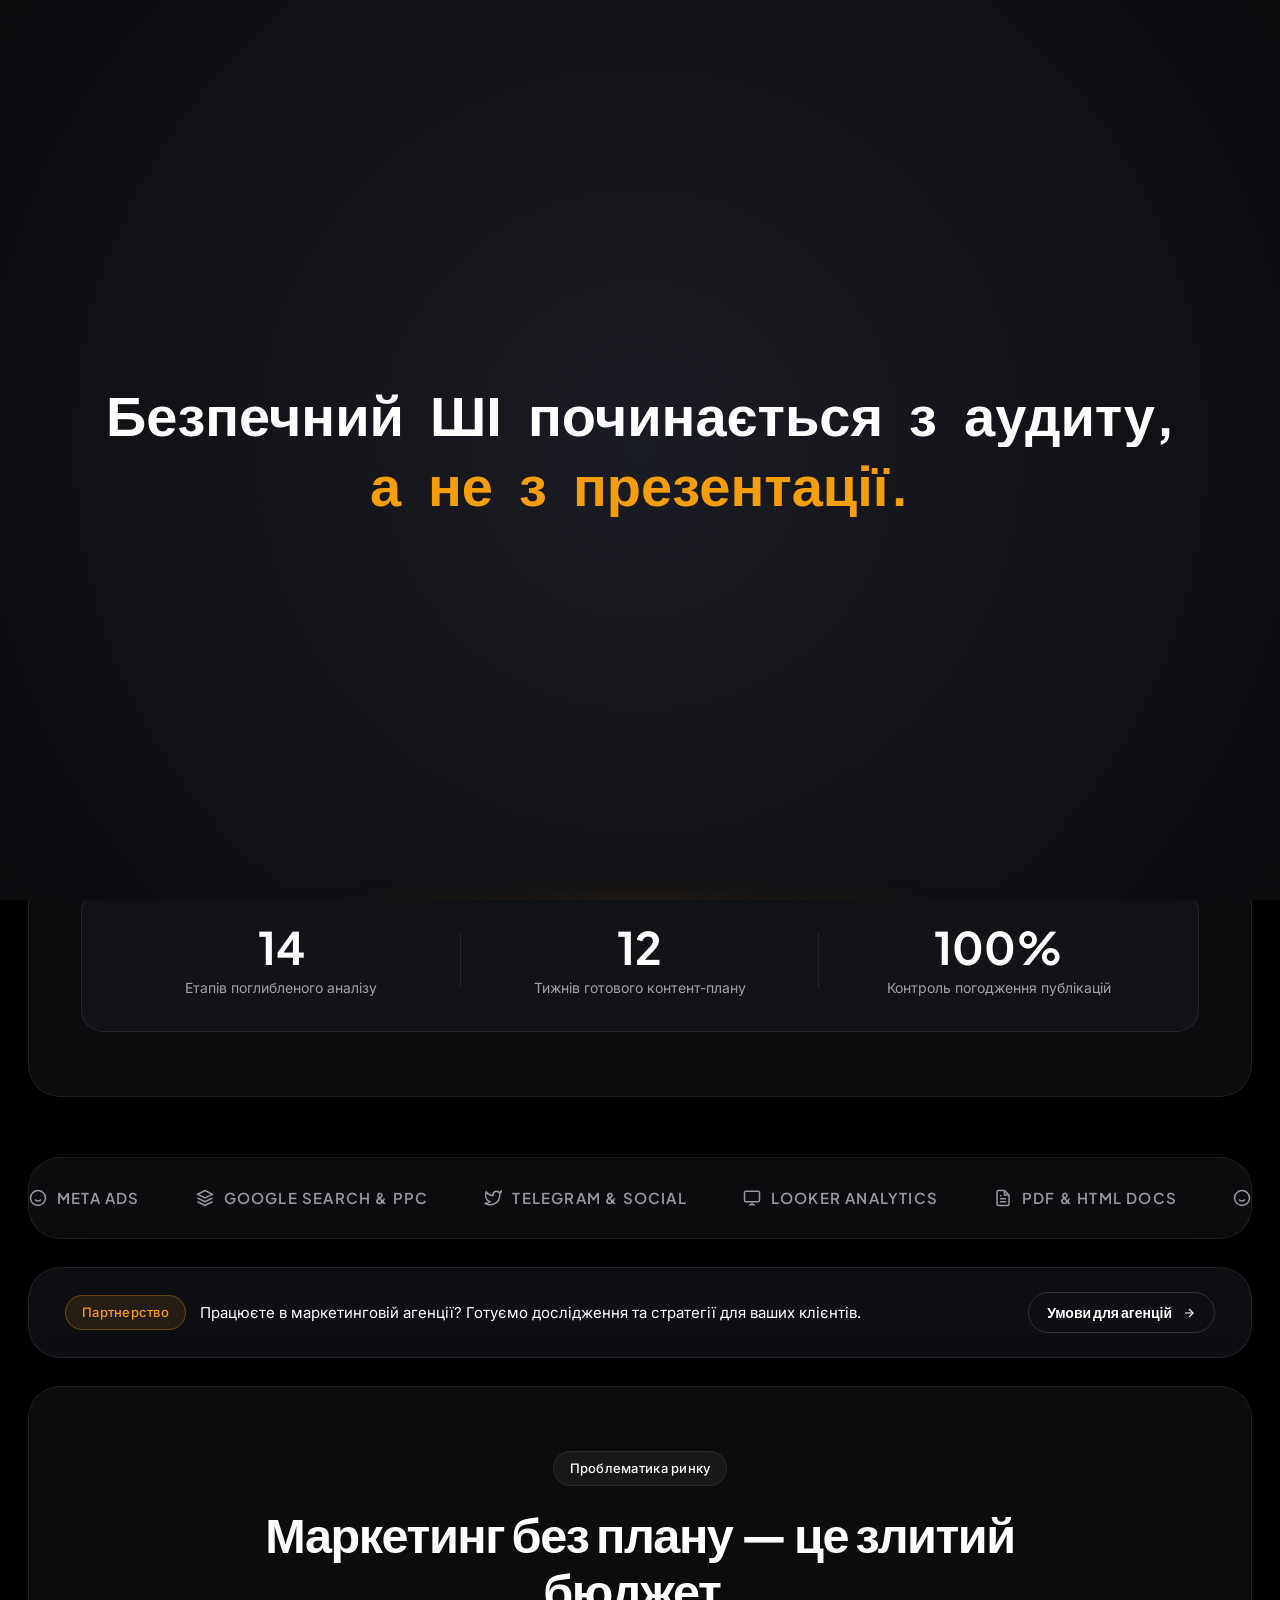
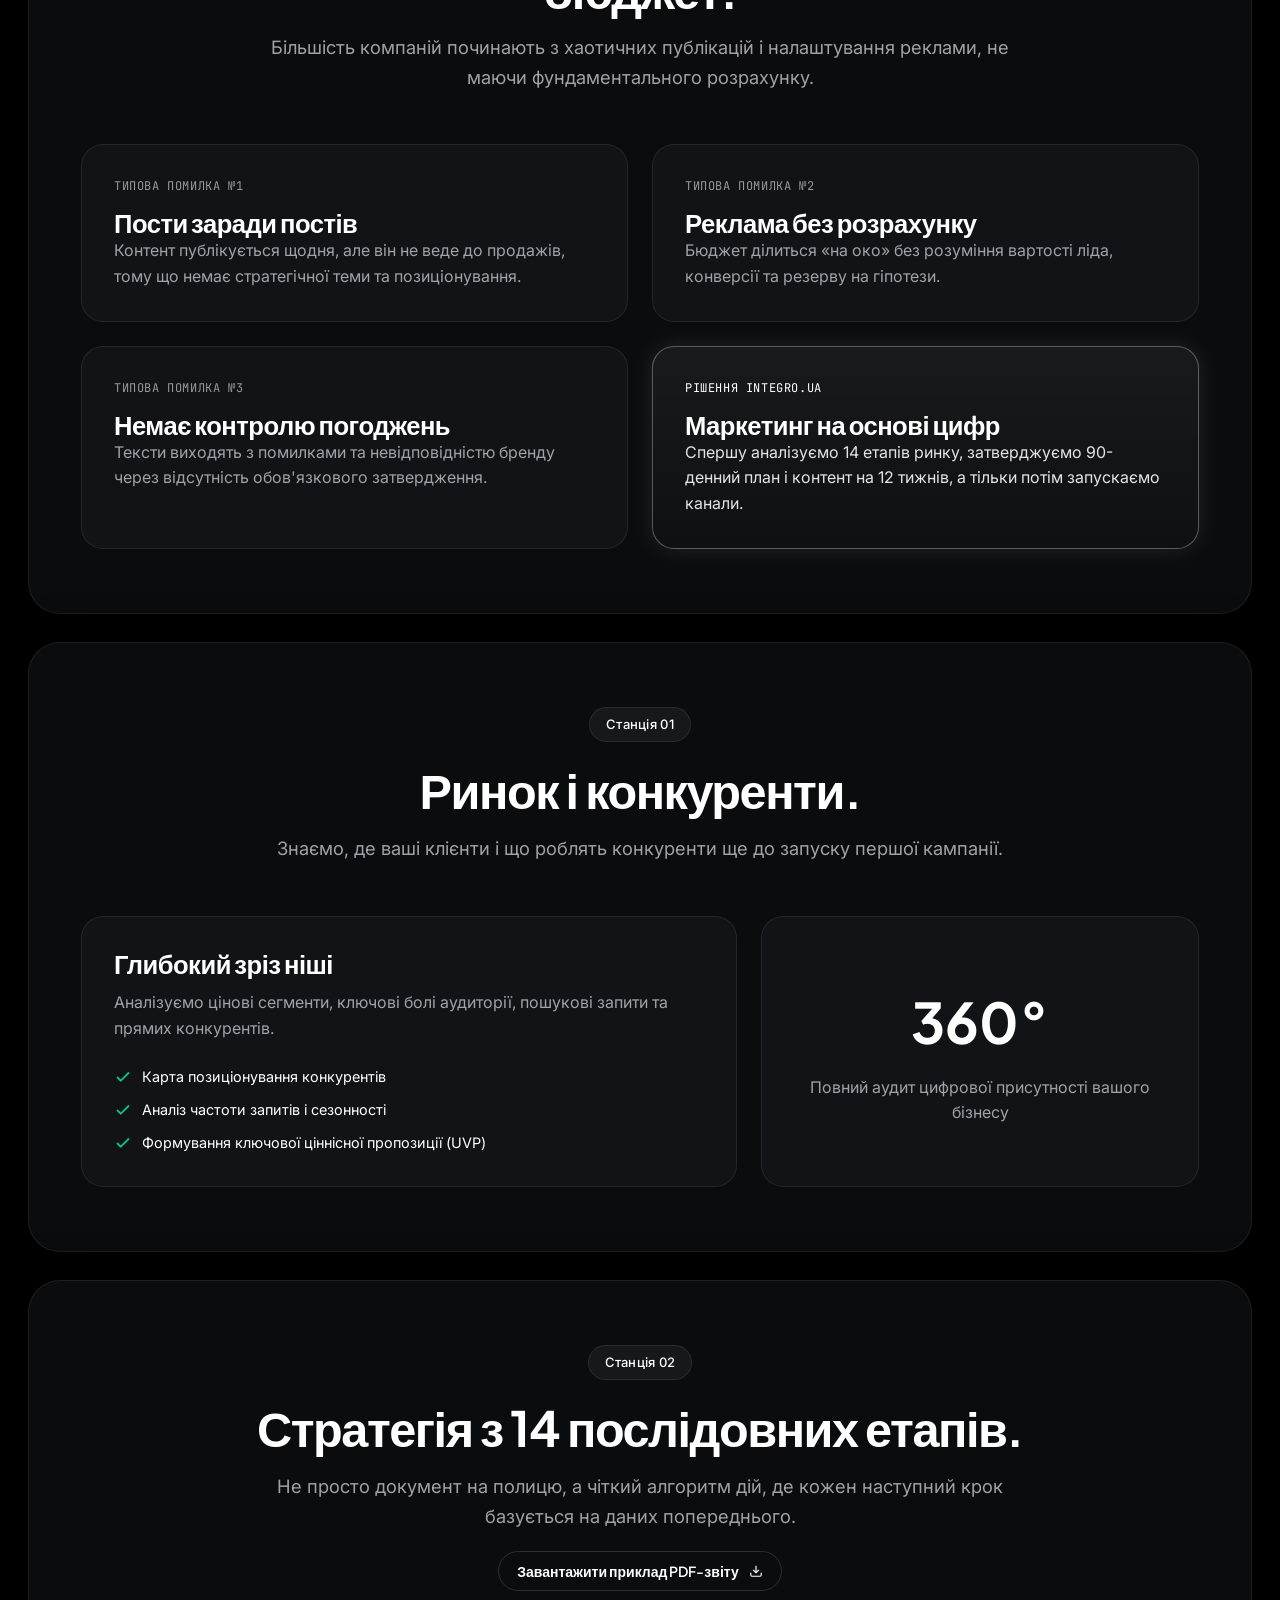
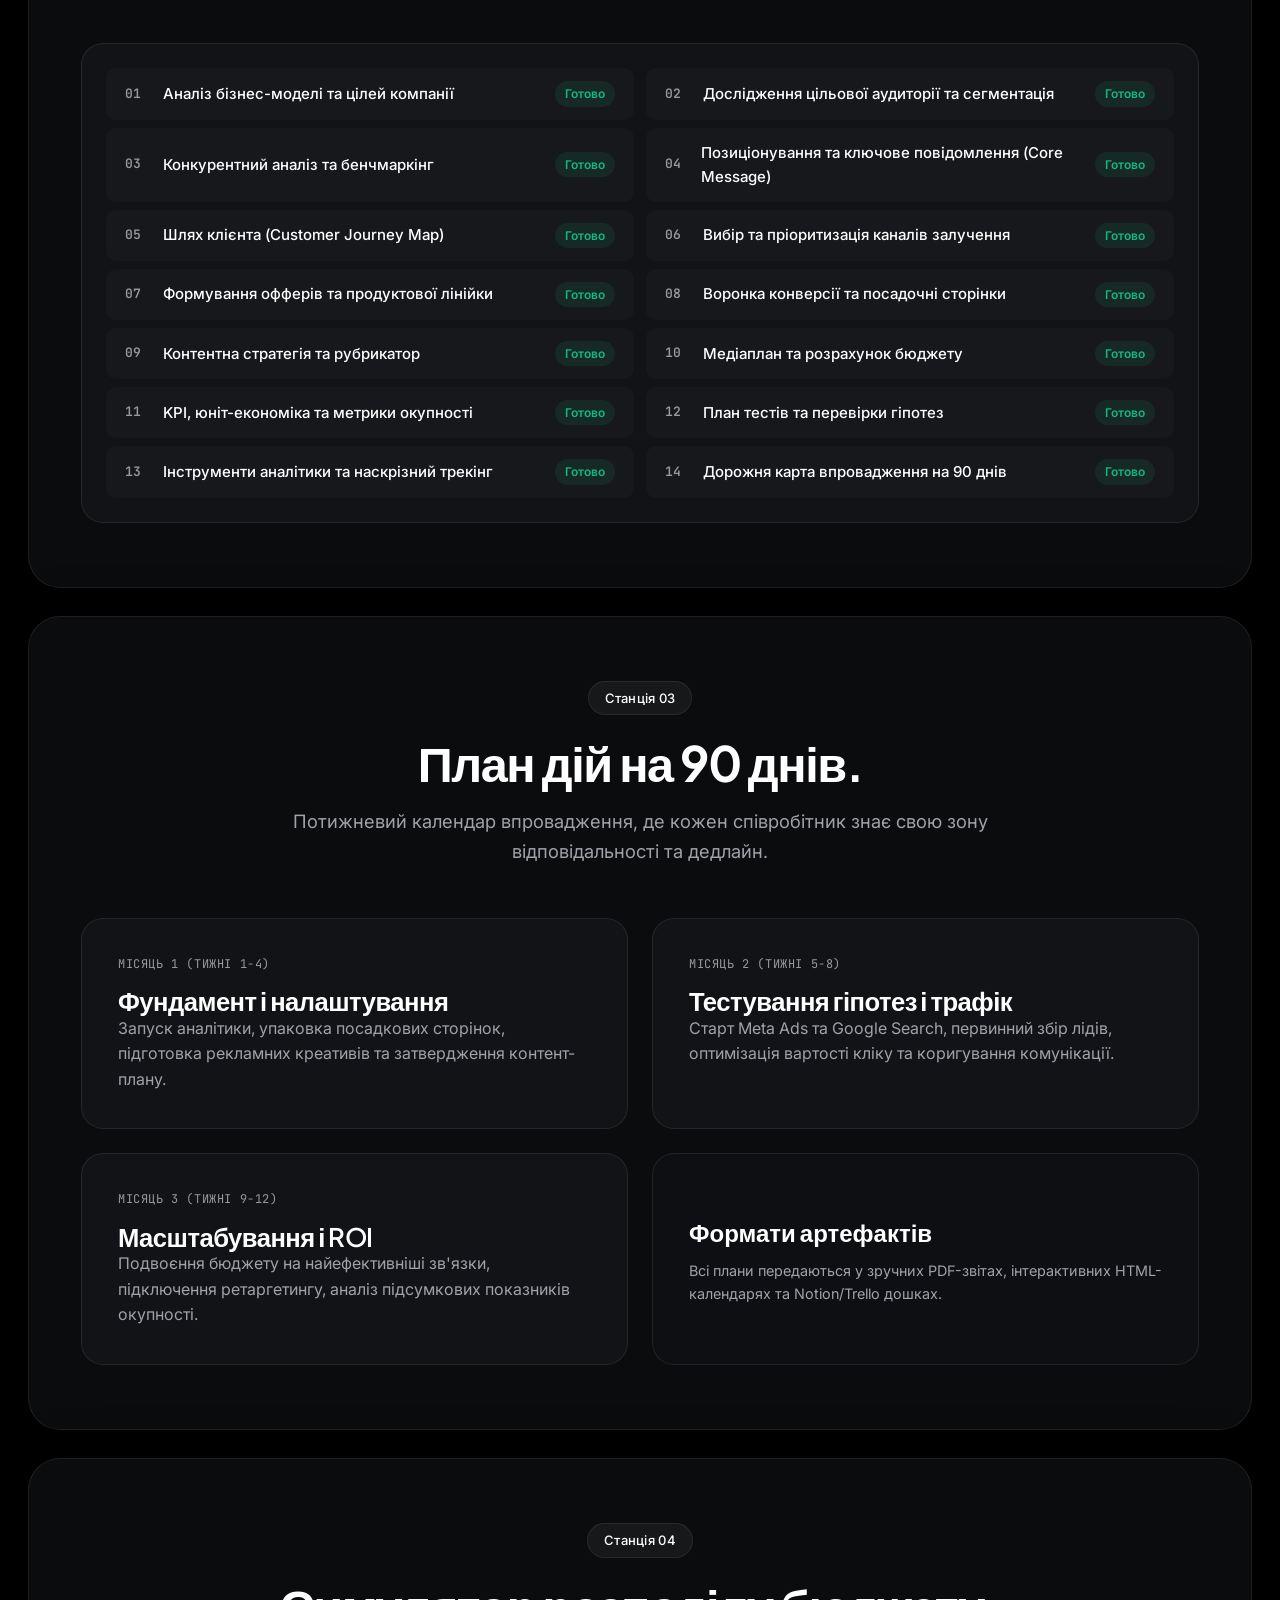
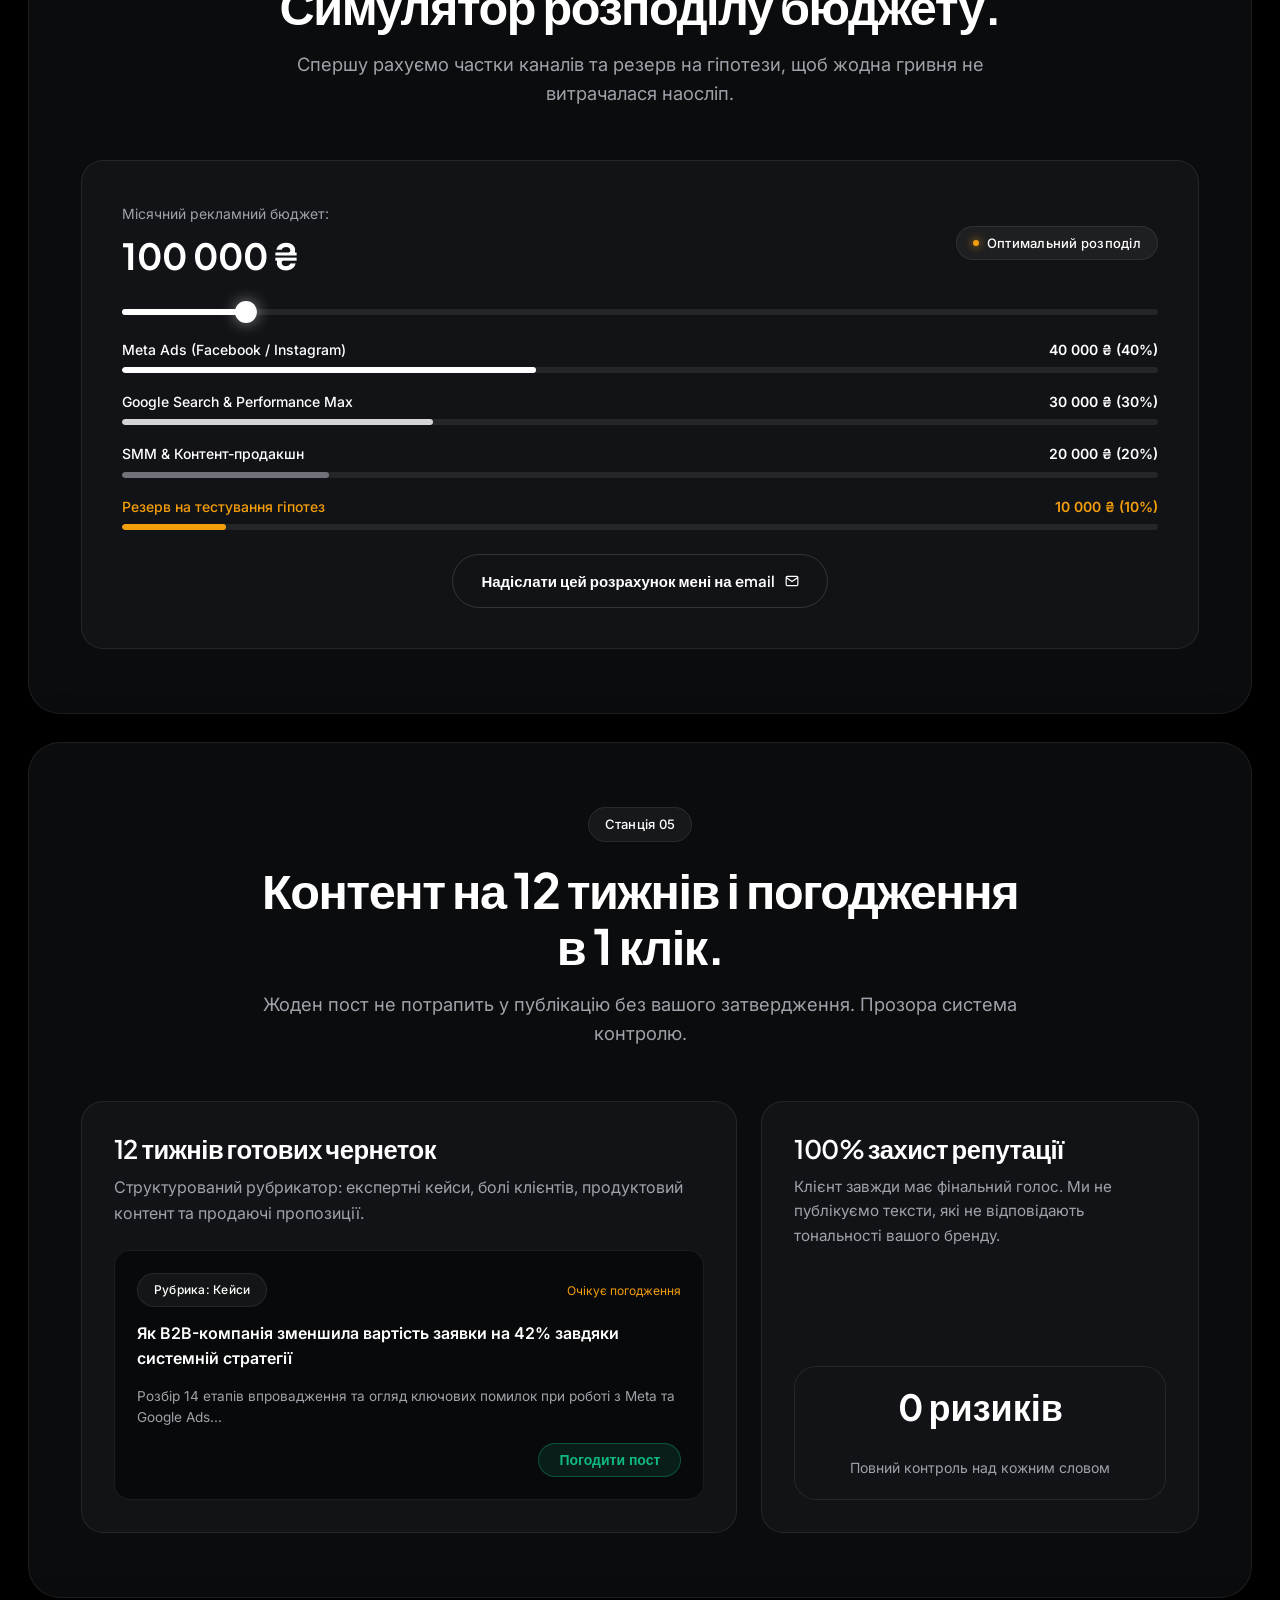
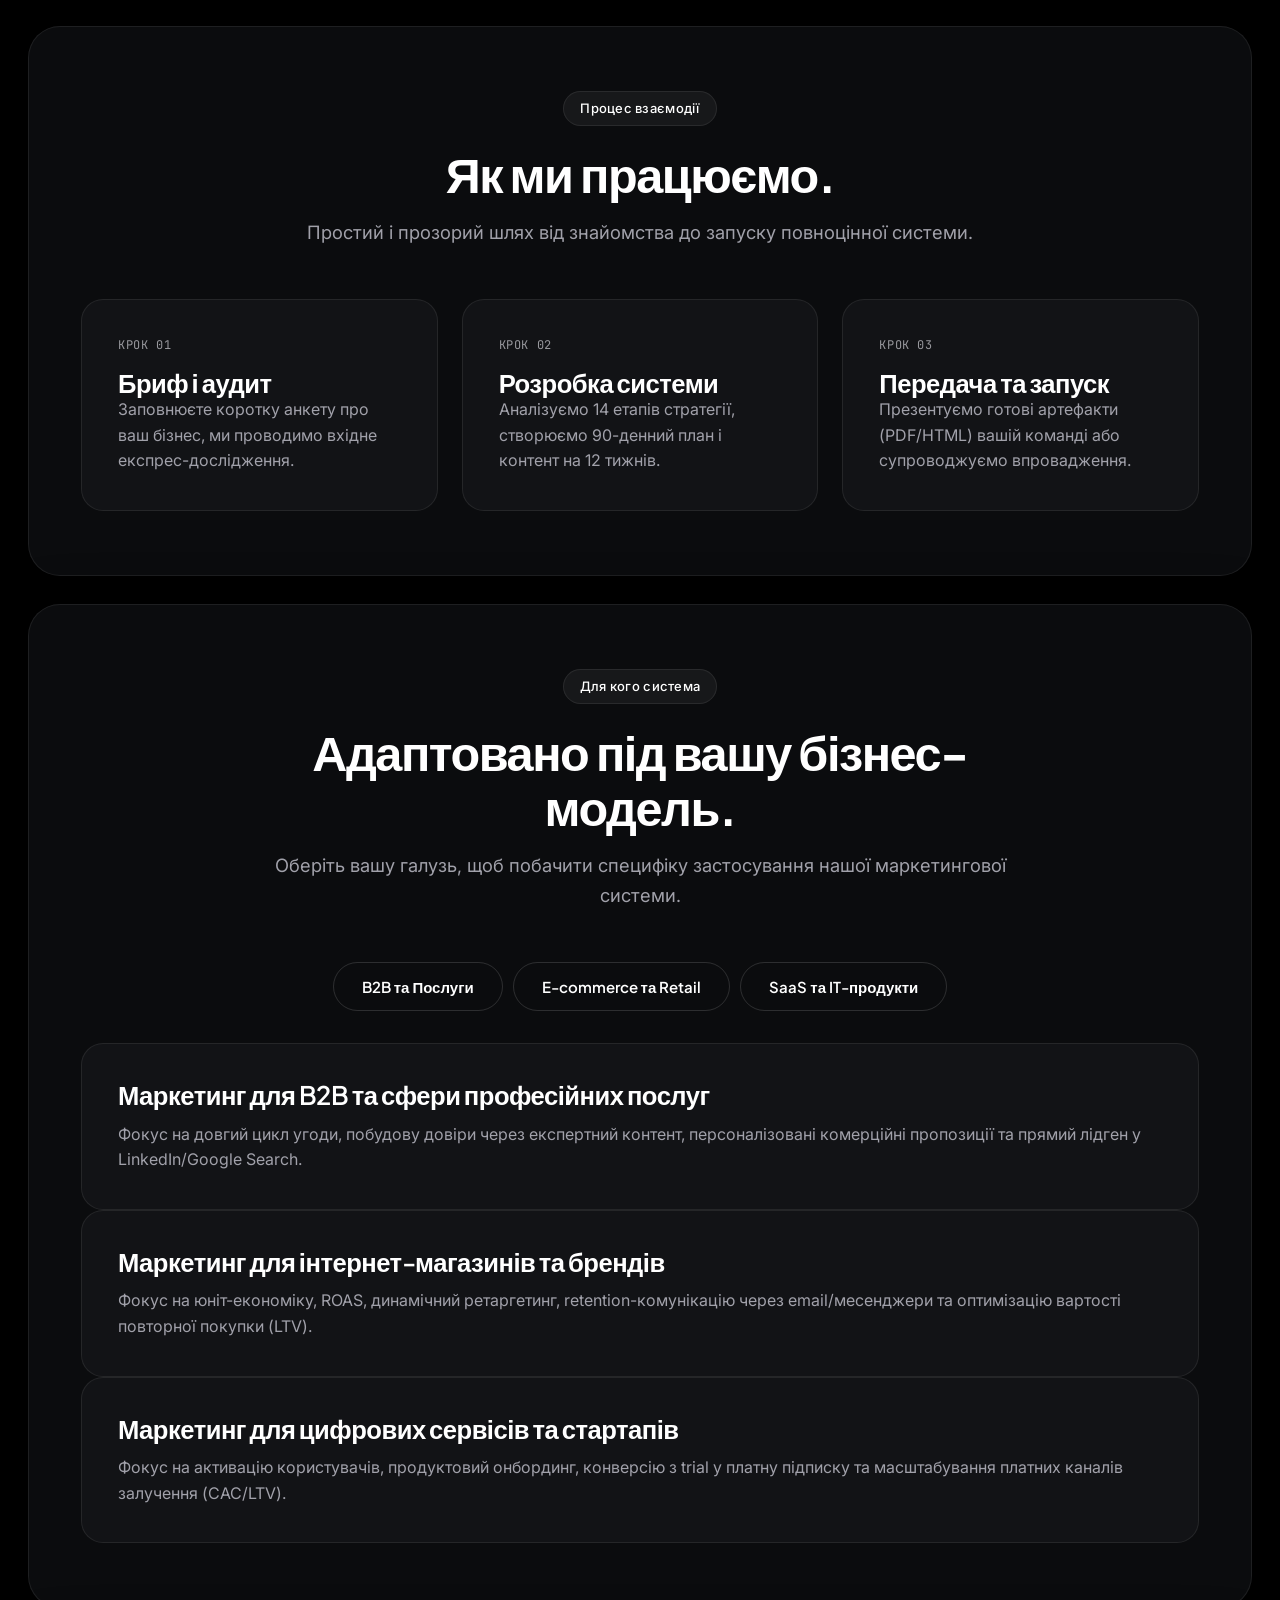
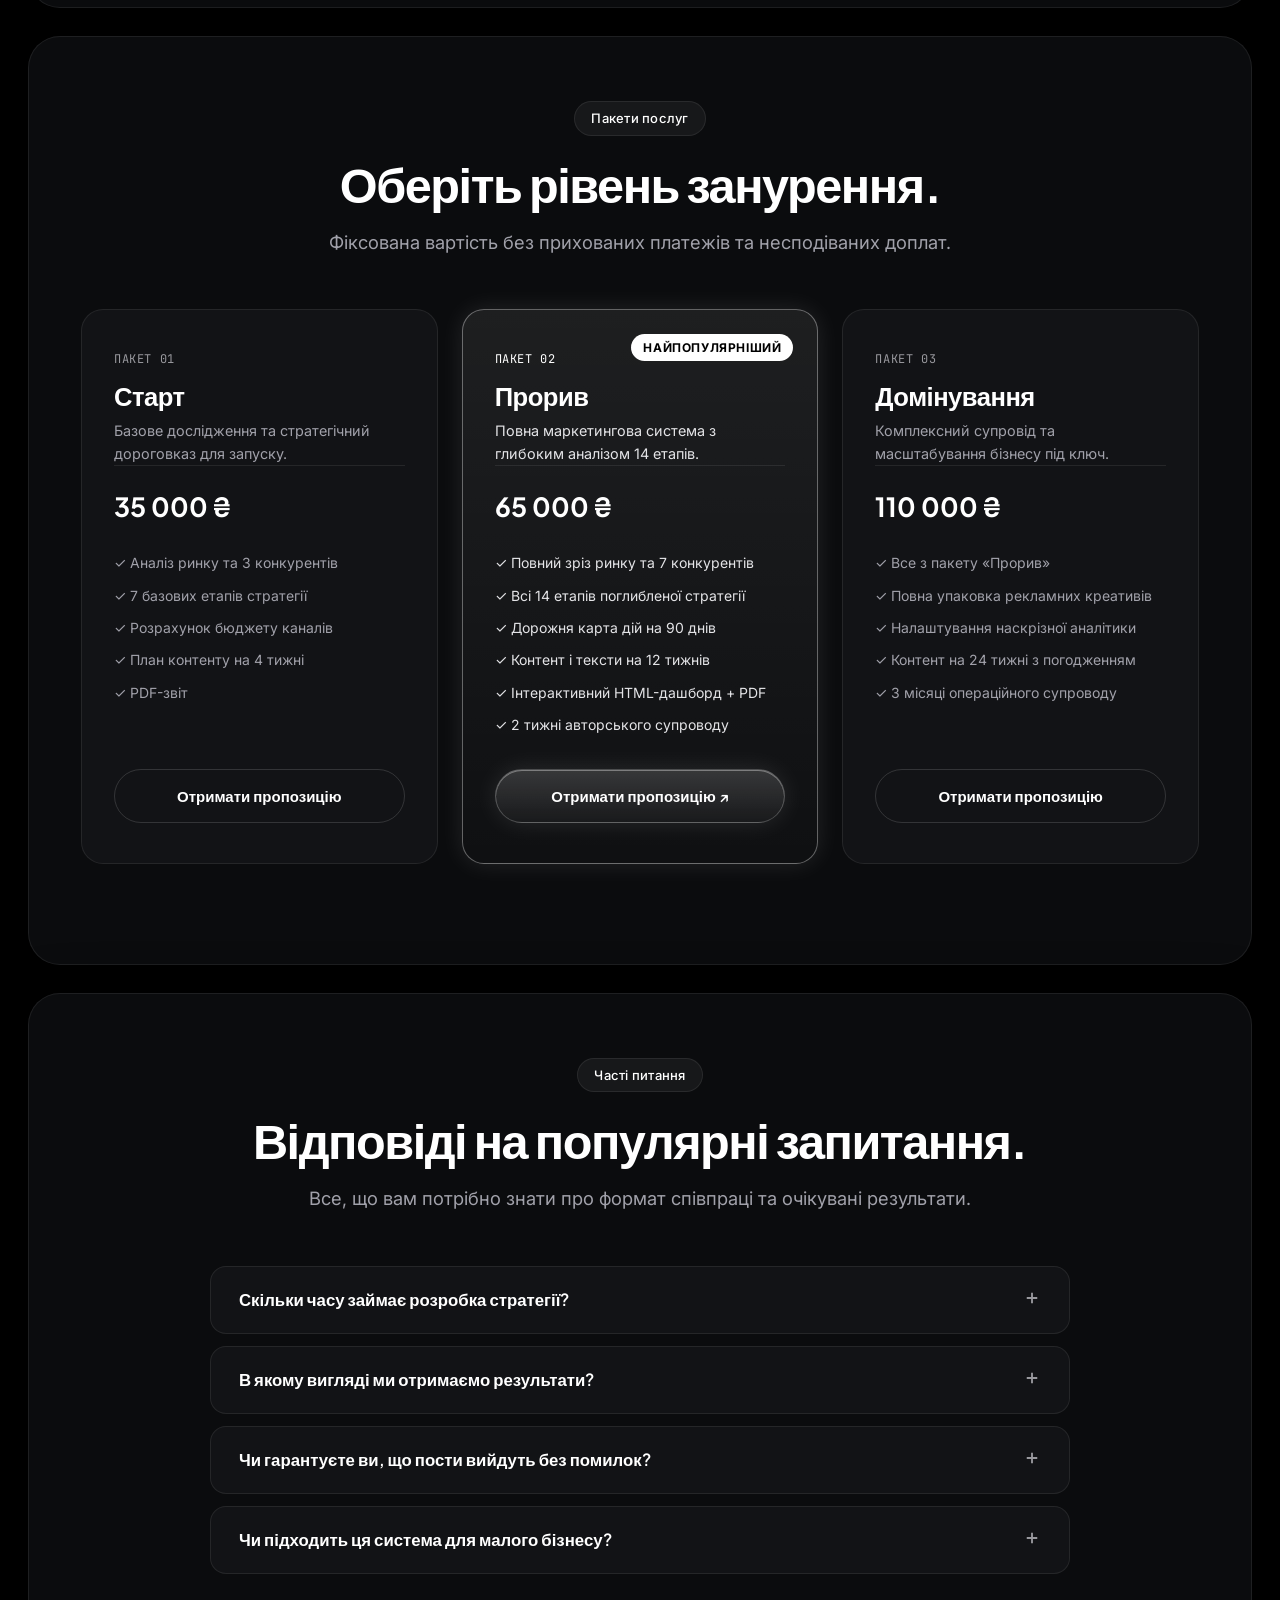
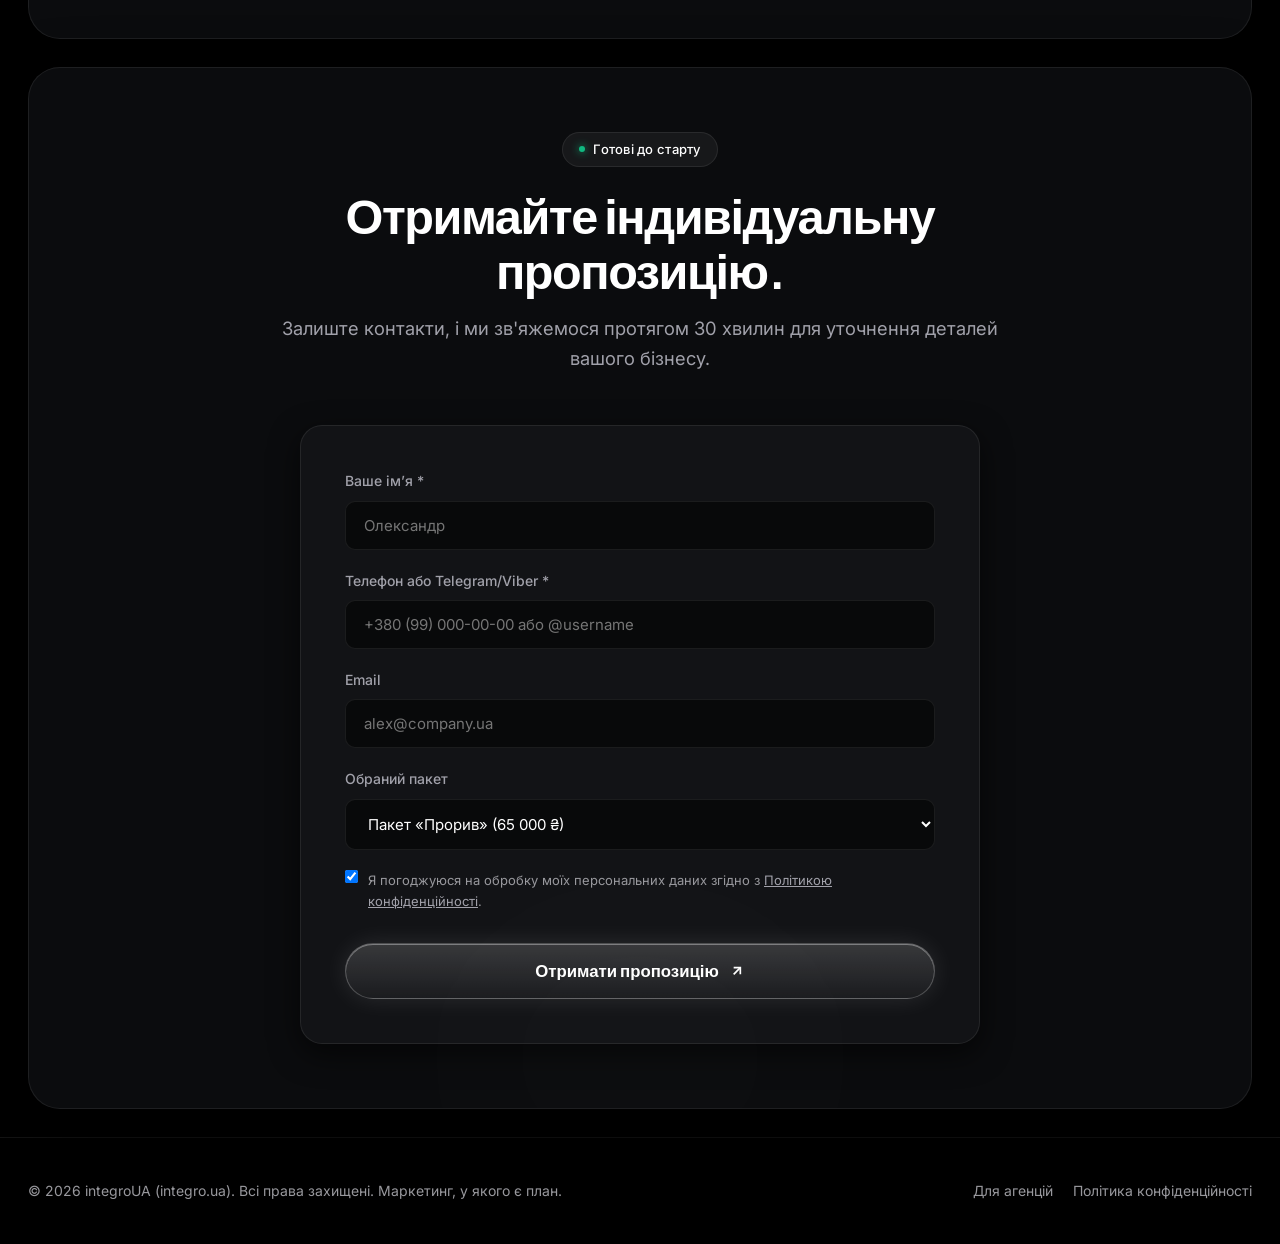
==== commit 341046b4: "feat: Continuous abstract background waves (speed 0.4) and wave cover intro transition (+4s)" ====
--- a/index.html
+++ b/index.html
@@ -30,16 +30,28 @@
   </script>
 </head>
 <body>
+  <!-- Continuous Abstract Floating Waves Canvas on Background -->
+  <canvas id="bg-floating-waves" class="site-bg-floating-waves" aria-hidden="true"></canvas>
+
   <!-- Premium Intro Overlay -->
   <div id="premium-intro" class="premium-intro">
+    <!-- Static backdrop behind intro text -->
+    <div class="intro-backdrop"></div>
+    
+    <!-- Intro Text (stays 100% visible until physically covered by wave) -->
     <div class="intro-content">
       <div class="intro-line">
         <span class="intro-text">Безпечний ШІ починається з аудиту,</span>
       </div>
       <div class="intro-line">
-        <span class="intro-text accent">а не з презентації</span>
+        <span class="intro-text accent">а не з презентації.</span>
       </div>
     </div>
+
+    <!-- Rising wave curtains (z-index higher than text, sweeps up and covers it) -->
+    <div class="intro-wave-curtain intro-wave-gold"></div>
+    <div class="intro-wave-curtain intro-wave-dark"></div>
+    <div class="intro-wave-curtain intro-wave-canvas"></div>
   </div>
 
   <!-- Navigation Header -->
--- a/css/main.css
+++ b/css/main.css
@@ -1289,6 +1289,20 @@
 }
 
 /* ==========================================================================
+   Background Ambient Floating Waves (Speed 0.4)
+   ========================================================================== */
+.site-bg-floating-waves {
+  position: fixed;
+  top: 0;
+  left: 0;
+  width: 100vw;
+  height: 100vh;
+  pointer-events: none;
+  z-index: 0;
+  opacity: 0.85;
+}
+
+/* ==========================================================================
    Premium Intro Overlay
    ========================================================================== */
 .premium-intro {
@@ -1297,58 +1311,135 @@
   left: 0;
   width: 100vw;
   height: 100vh;
-  background-color: var(--bg-frame);
+  background: transparent;
   z-index: 99999;
   display: flex;
   align-items: center;
   justify-content: center;
   flex-direction: column;
-  transition: transform 1s cubic-bezier(0.85, 0, 0.15, 1), opacity 1s cubic-bezier(0.85, 0, 0.15, 1);
-}
-
-.premium-intro.animate-out {
-  transform: translateY(-100%);
-  opacity: 0;
-  pointer-events: none;
+  overflow: hidden;
+  pointer-events: auto;
+}
+
+.intro-backdrop {
+  position: absolute;
+  inset: 0;
+  background: radial-gradient(circle at center, #1A1C23 0%, var(--bg-frame) 100%);
+  z-index: 1;
 }
 
 .intro-content {
   text-align: center;
+  position: relative;
+  z-index: 5; /* Text sits at z-index 5, covered physically by waves */
+  opacity: 1;
+}
+
+/* Rising wave curtains that sweep up from bottom and cover the text */
+.intro-wave-curtain {
+  position: absolute;
+  left: -5%;
+  width: 110%;
+  height: 130vh;
+  bottom: -135vh;
+  pointer-events: none;
+  border-radius: 50% 50% 0 0 / 16vw 16vw 0 0;
+  transform: translateY(0);
+  will-change: transform;
+}
+
+.intro-wave-gold {
+  background: linear-gradient(180deg, #F59E0B 0%, #B45309 100%);
+  box-shadow: 0 -20px 50px rgba(245, 158, 11, 0.45);
+  z-index: 20;
+}
+
+.intro-wave-dark {
+  background: linear-gradient(180deg, #1C1E24 0%, #0E0F12 100%);
+  box-shadow: 0 -20px 50px rgba(0, 0, 0, 0.7);
+  z-index: 21;
+}
+
+.intro-wave-canvas {
+  background: var(--bg-canvas);
+  z-index: 22;
+}
+
+/* Animate out: Waves rise across viewport, cover text, and lift off top */
+.premium-intro.animate-out .intro-wave-curtain {
+  transform: translateY(-250vh);
+}
+
+.premium-intro.animate-out .intro-wave-gold {
+  transition: transform 1.6s cubic-bezier(0.65, 0, 0.35, 1);
+  transition-delay: 0s;
+}
+
+.premium-intro.animate-out .intro-wave-dark {
+  transition: transform 1.6s cubic-bezier(0.65, 0, 0.35, 1);
+  transition-delay: 0.16s;
+}
+
+.premium-intro.animate-out .intro-wave-canvas {
+  transition: transform 1.6s cubic-bezier(0.65, 0, 0.35, 1);
+  transition-delay: 0.32s;
 }
 
 .intro-line {
   overflow: hidden;
-  margin-bottom: 0.5rem;
+  margin-bottom: 0.2rem;
+  display: flex;
+  flex-wrap: wrap;
+  justify-content: center;
+  gap: 0.4rem;
 }
 
 .intro-text {
-  display: inline-block;
+  display: flex;
+  flex-wrap: wrap;
+  justify-content: center;
+  align-items: baseline;
   font-family: var(--font-display);
-  font-size: 3rem;
+  font-size: 3.5rem;
   font-weight: 700;
   color: var(--text-primary);
-  transform: translateY(100%);
+  line-height: 1.2;
+  column-gap: 0.32em;
+  row-gap: 0.2em;
+}
+
+.intro-word {
+  display: inline-block;
+  transform: translateY(120%) rotate(2deg);
   opacity: 0;
-  line-height: 1.2;
-}
-
-.intro-text.accent {
+  filter: blur(8px);
+  will-change: transform, opacity, filter;
+  margin-right: 0.15em;
+}
+
+.intro-word:last-child {
+  margin-right: 0;
+}
+
+.intro-text.accent .intro-word {
   color: var(--accent-gold);
 }
 
-@keyframes slideUpFade {
+@keyframes slideUpFadeBlur {
   0% {
-    transform: translateY(100%);
+    transform: translateY(120%) rotate(2deg);
     opacity: 0;
+    filter: blur(8px);
   }
   100% {
-    transform: translateY(0);
+    transform: translateY(0) rotate(0);
     opacity: 1;
-  }
-}
-
-.intro-text.animate-in {
-  animation: slideUpFade 0.8s cubic-bezier(0.16, 1, 0.3, 1) forwards;
+    filter: blur(0);
+  }
+}
+
+.intro-word.animate-in {
+  animation: slideUpFadeBlur 1.2s cubic-bezier(0.16, 1, 0.3, 1) forwards;
 }
 
 body.intro-active {
@@ -1357,6 +1448,9 @@
 
 @media (max-width: 768px) {
   .intro-text {
-    font-size: 2rem;
-  }
-}
+    font-size: 2.2rem;
+  }
+  .intro-line {
+    gap: 0.3rem;
+  }
+}
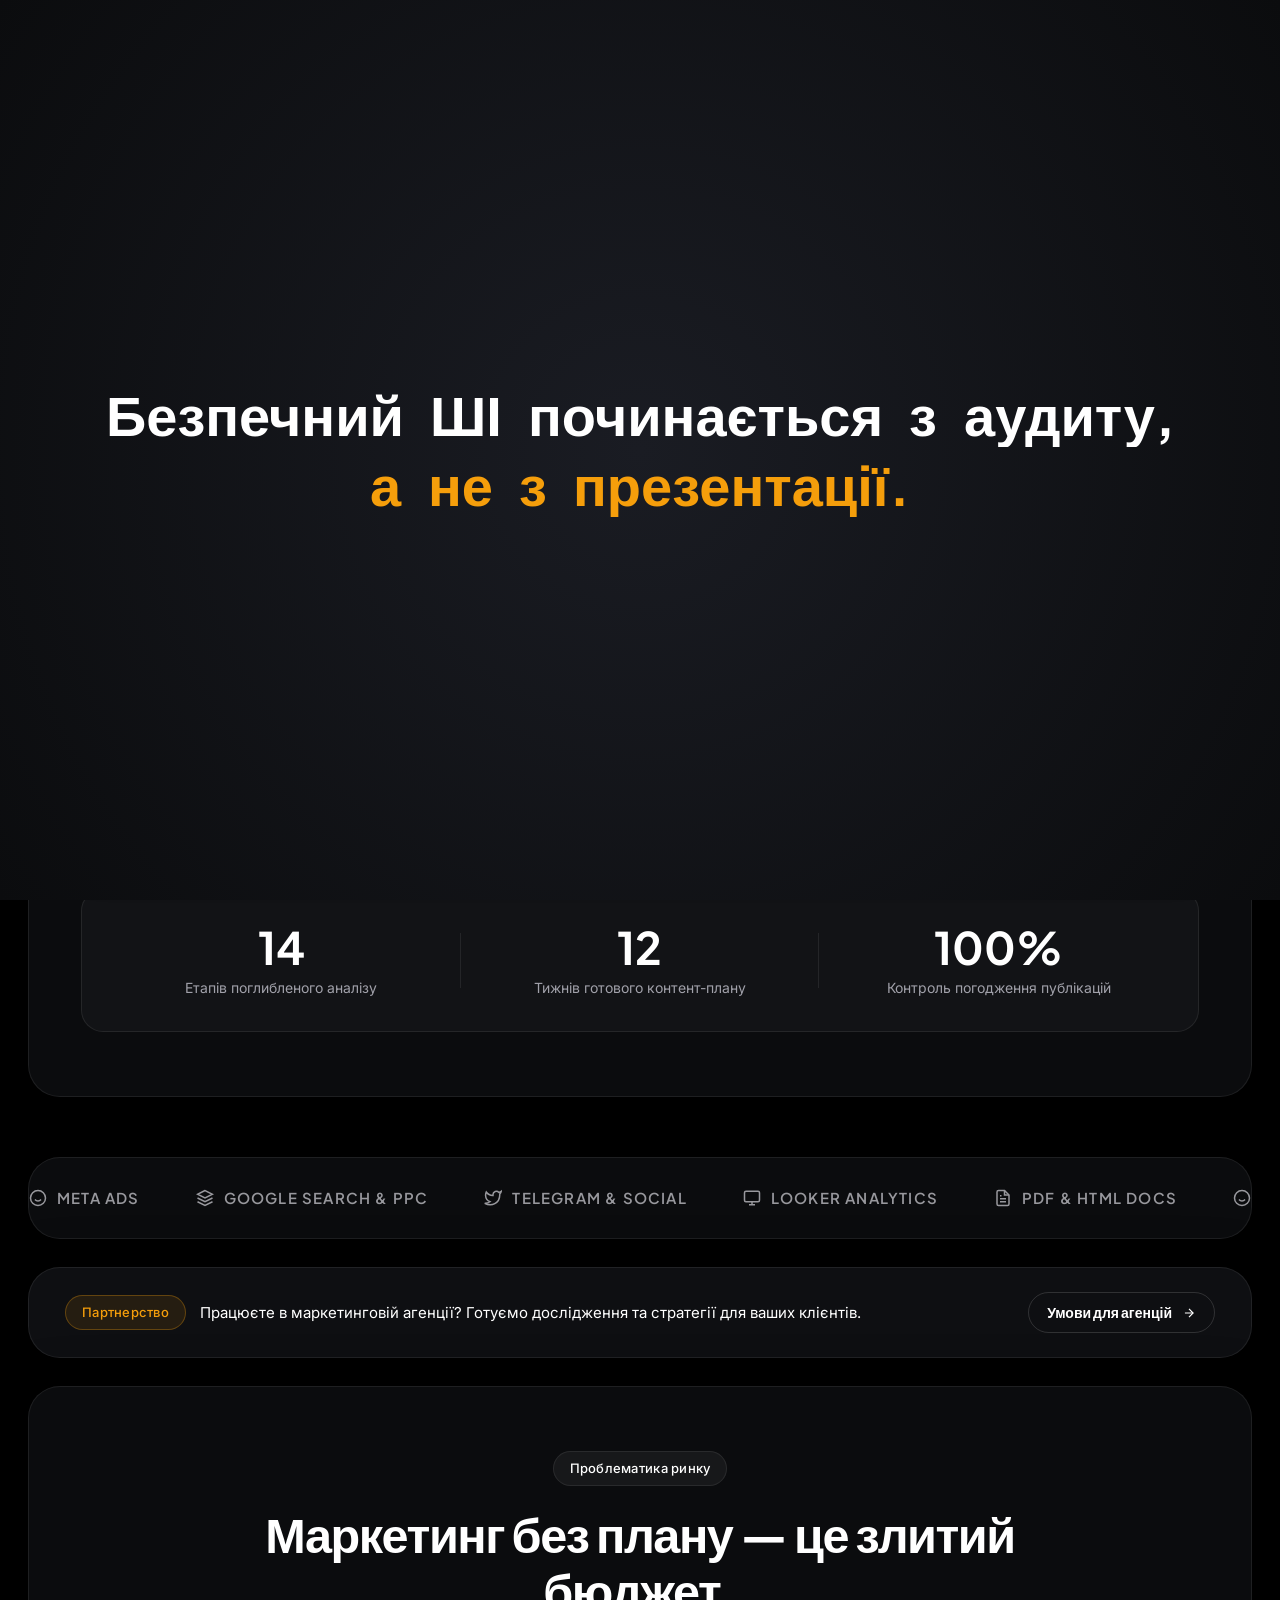
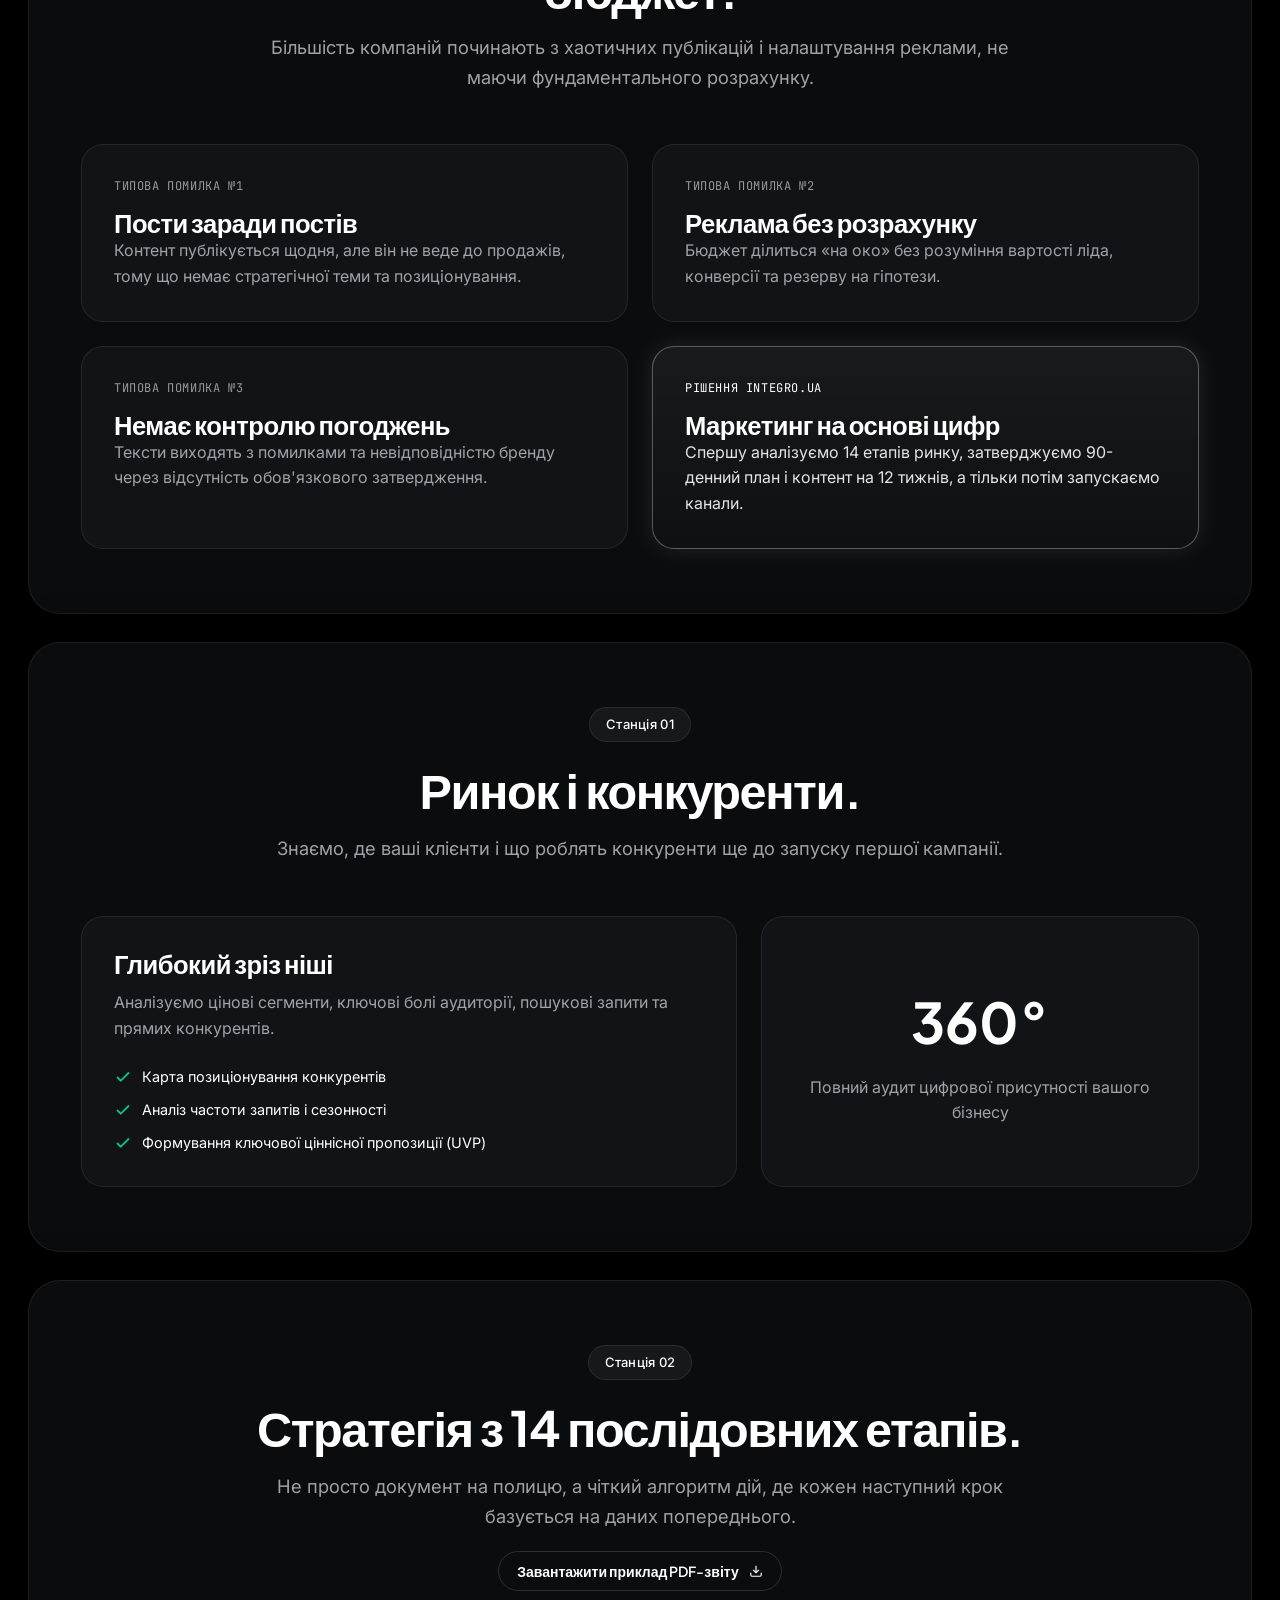
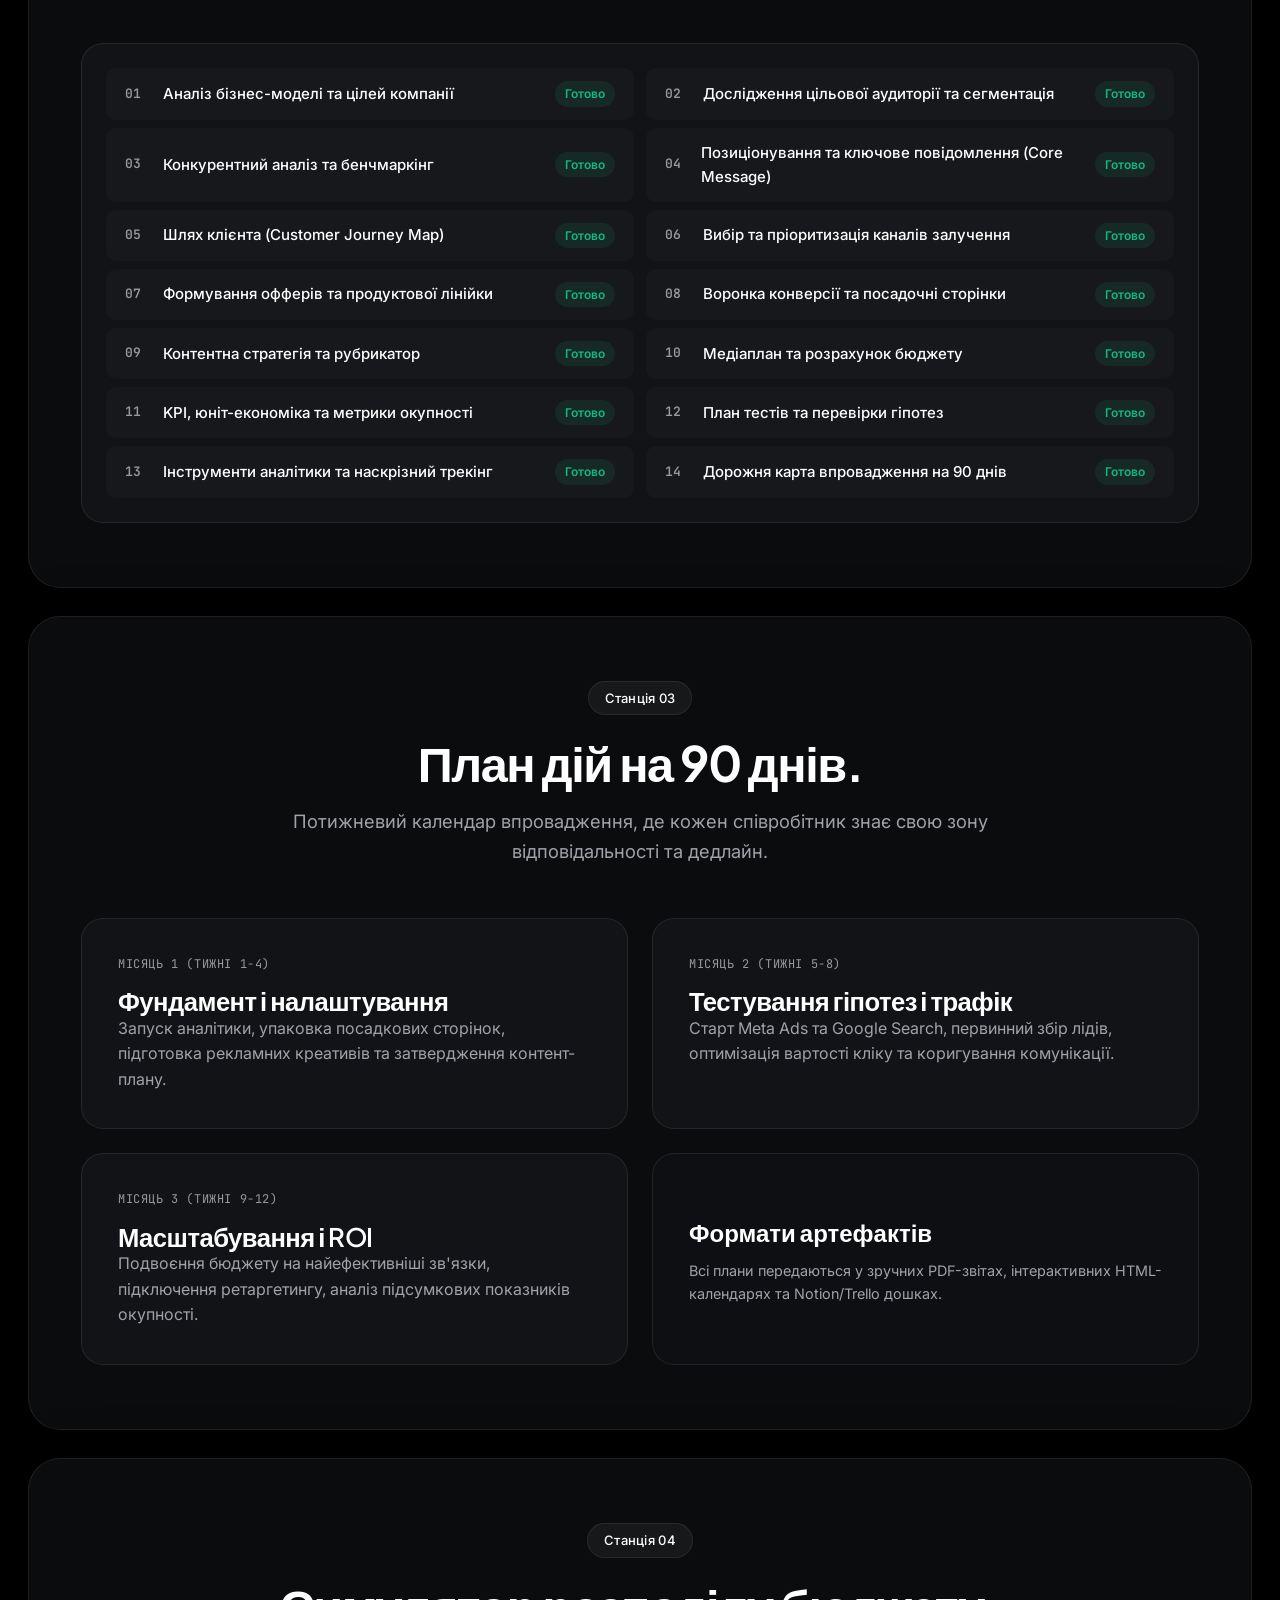
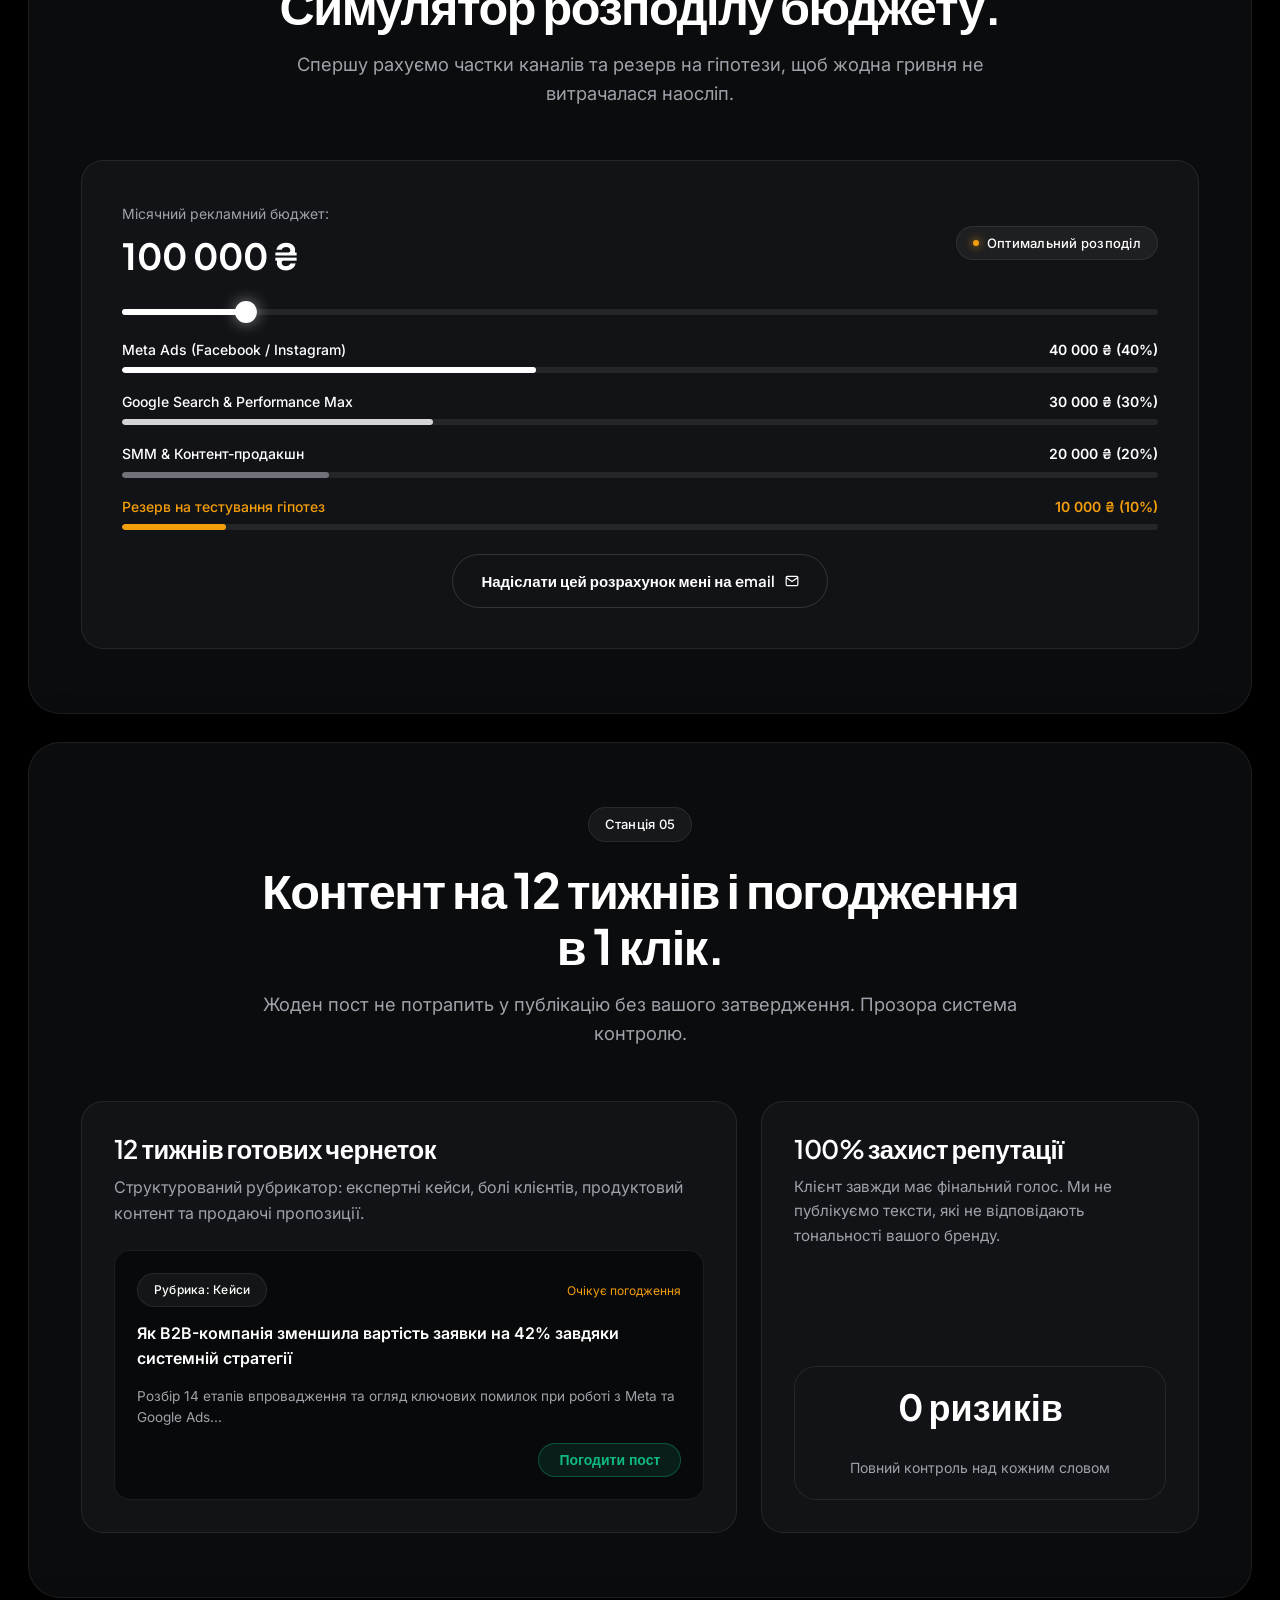
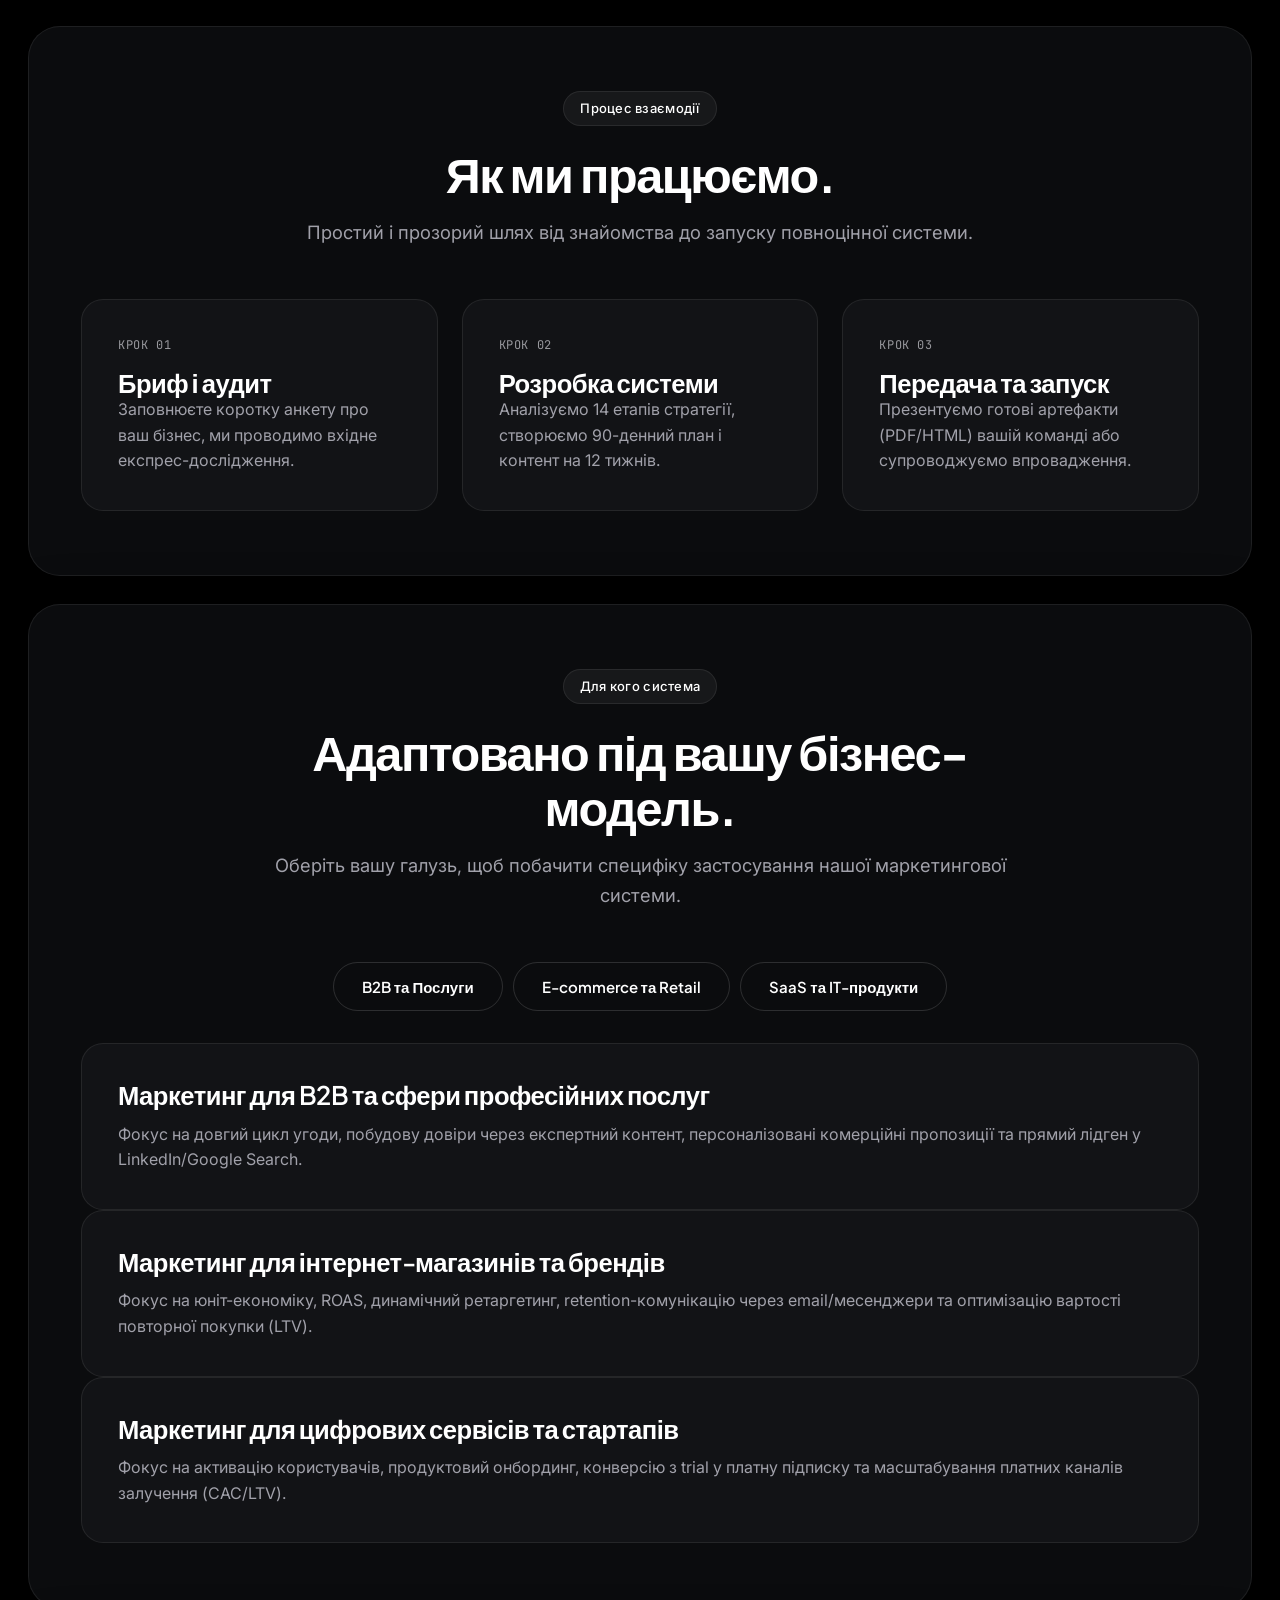
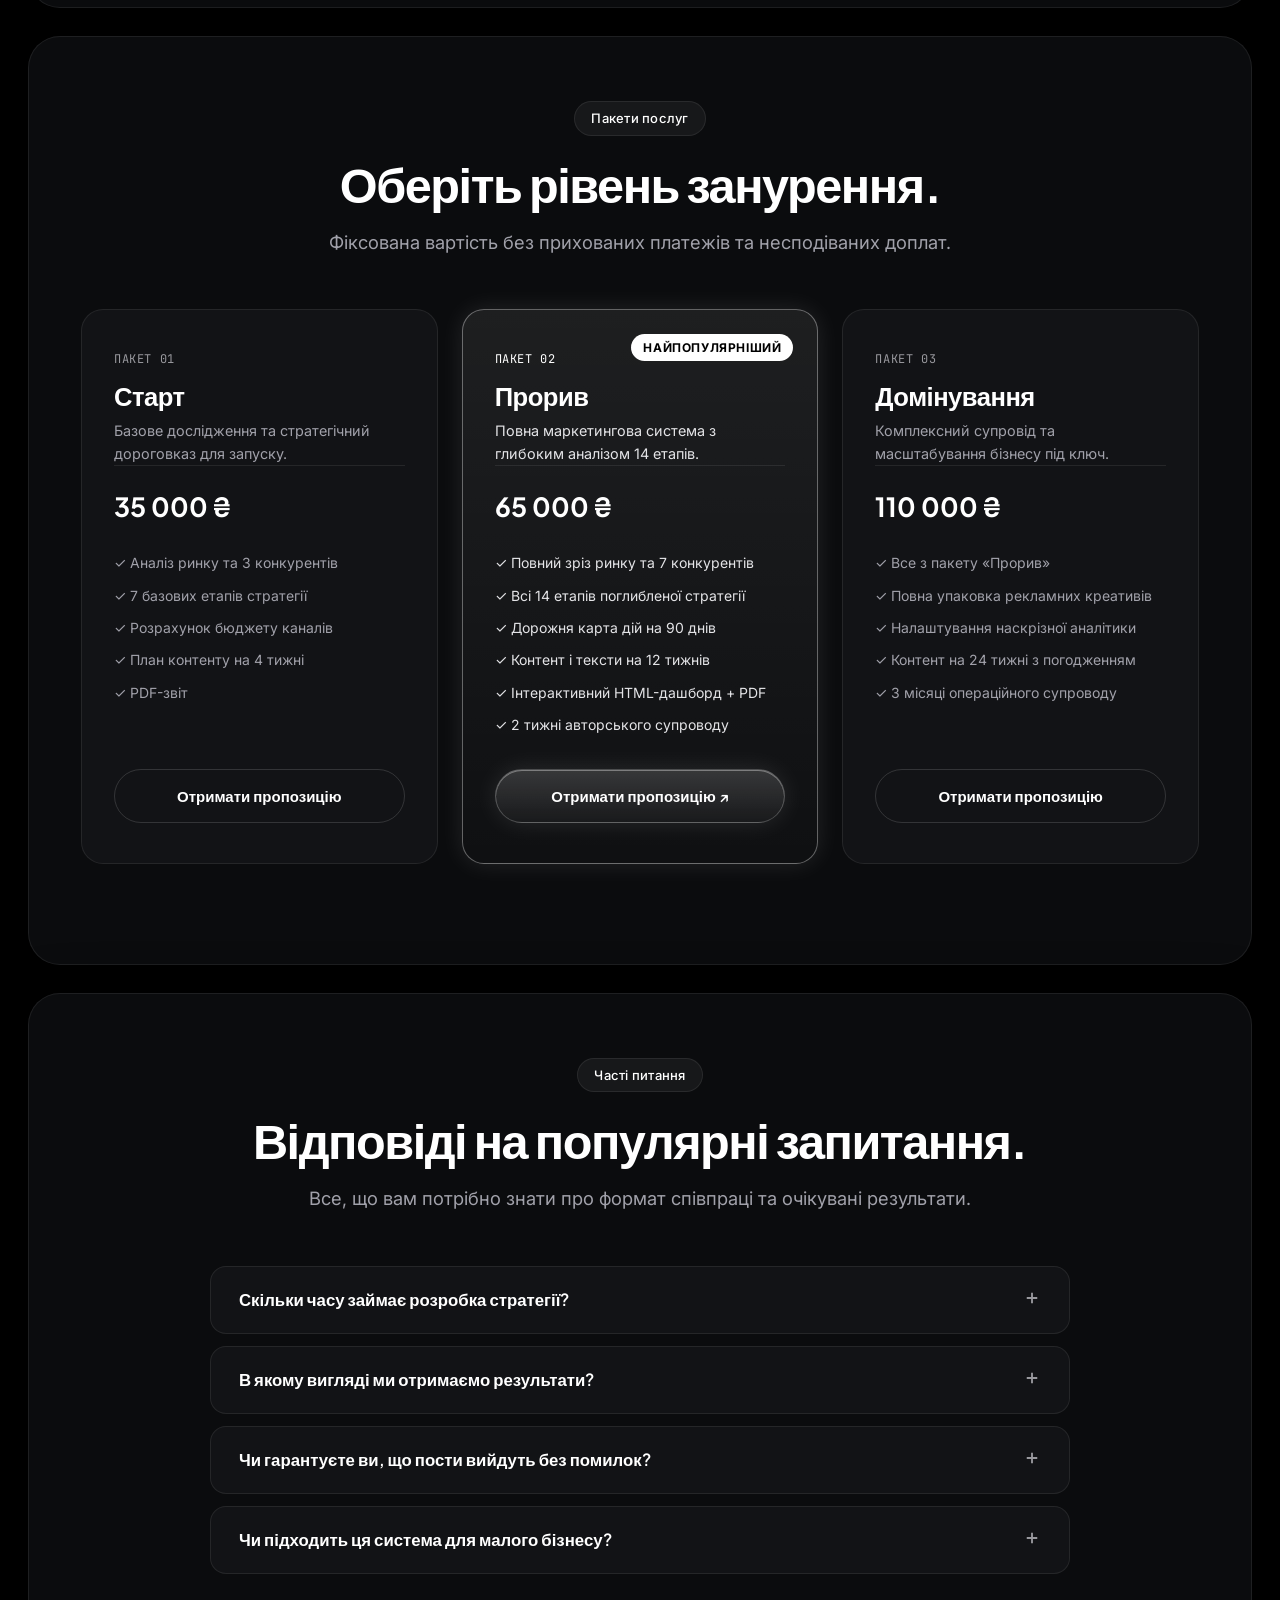
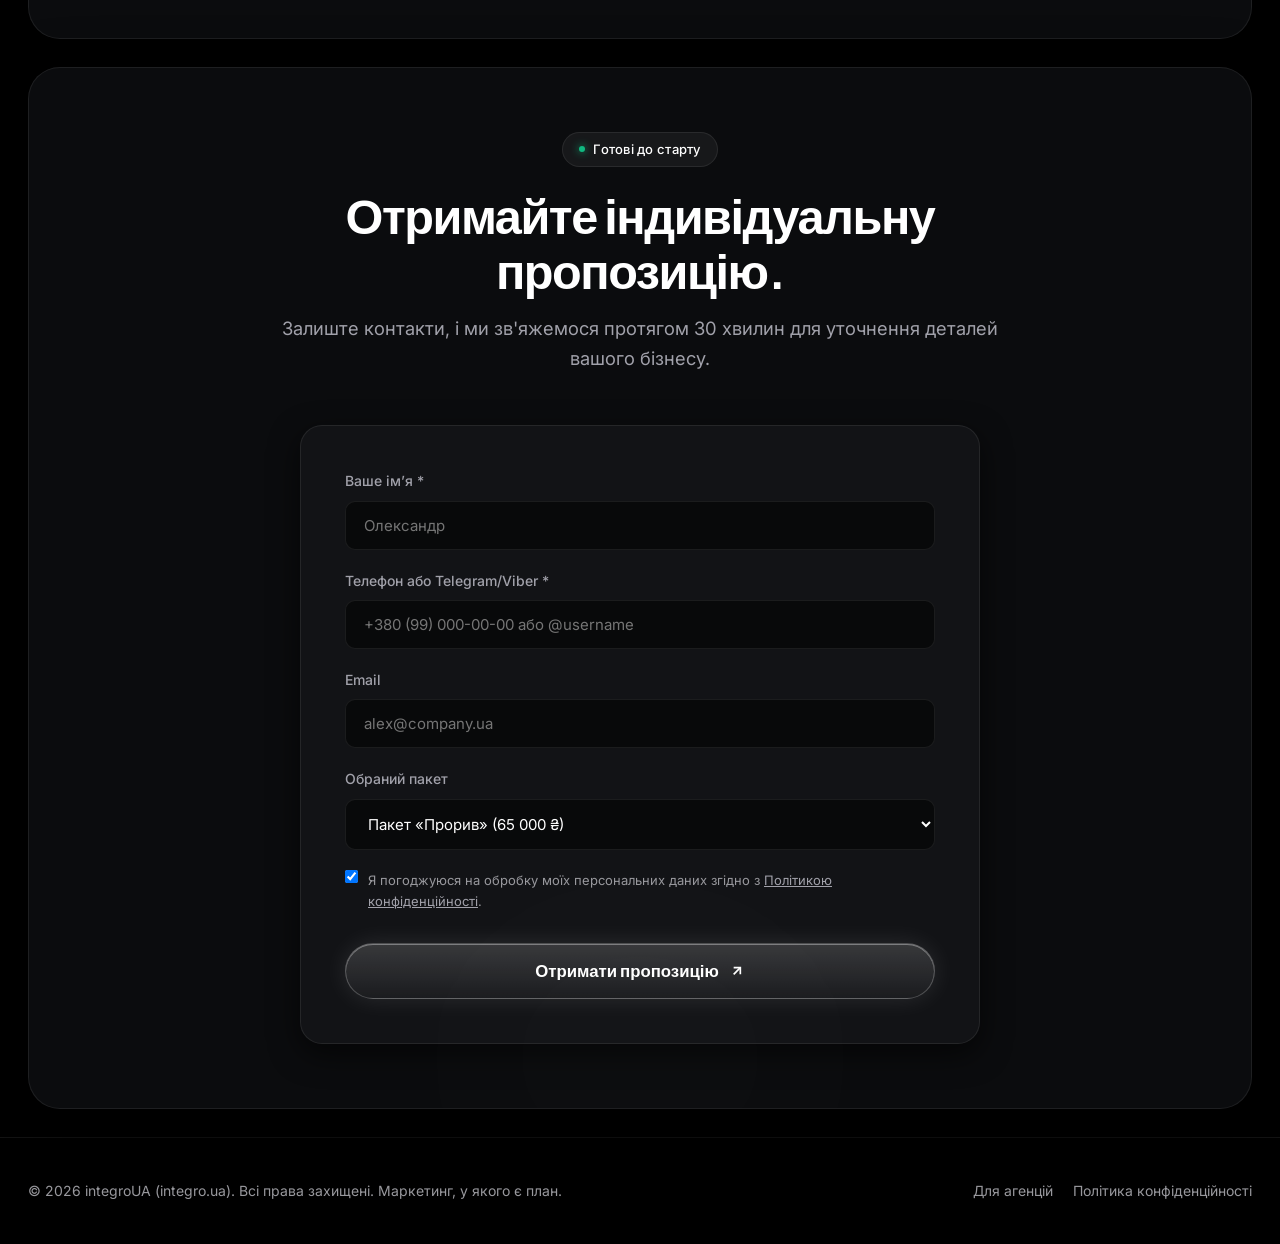
==== commit 7cdc74b8: "refactor: Shorten intro by 2s and upgrade to organic SVG wave covering transition" ====
--- a/index.html
+++ b/index.html
@@ -48,10 +48,19 @@
       </div>
     </div>
 
-    <!-- Rising wave curtains (z-index higher than text, sweeps up and covers it) -->
-    <div class="intro-wave-curtain intro-wave-gold"></div>
-    <div class="intro-wave-curtain intro-wave-dark"></div>
-    <div class="intro-wave-curtain intro-wave-canvas"></div>
+    <!-- Rising organic SVG waves (z-index higher than text, sweeps up and covers it) -->
+    <div class="intro-wave intro-wave-gold">
+      <svg class="wave-crest" viewBox="0 0 1440 200" preserveAspectRatio="none">
+        <path fill="#F59E0B" d="M0,64 C320,160 480,0 800,80 C1120,160 1280,40 1440,64 L1440,200 L0,200 Z"></path>
+      </svg>
+      <div class="wave-body wave-body-gold"></div>
+    </div>
+    <div class="intro-wave intro-wave-dark">
+      <svg class="wave-crest" viewBox="0 0 1440 200" preserveAspectRatio="none">
+        <path fill="#0B0C0E" d="M0,96 C240,20 600,160 900,60 C1200,-40 1350,100 1440,96 L1440,200 L0,200 Z"></path>
+      </svg>
+      <div class="wave-body wave-body-dark"></div>
+    </div>
   </div>
 
   <!-- Navigation Header -->
--- a/css/main.css
+++ b/css/main.css
@@ -1335,54 +1335,63 @@
   opacity: 1;
 }
 
-/* Rising wave curtains that sweep up from bottom and cover the text */
-.intro-wave-curtain {
+/* Organic Rising Wave Sheets that wash over text and reveal site */
+.intro-wave {
   position: absolute;
-  left: -5%;
-  width: 110%;
-  height: 130vh;
-  bottom: -135vh;
+  left: 0;
+  width: 100vw;
+  height: calc(100vh + 160px);
+  top: 100vh;
   pointer-events: none;
-  border-radius: 50% 50% 0 0 / 16vw 16vw 0 0;
   transform: translateY(0);
   will-change: transform;
 }
 
+.wave-crest {
+  display: block;
+  width: 100%;
+  height: 160px;
+}
+
+.wave-body {
+  width: 100%;
+  height: 100vh;
+}
+
 .intro-wave-gold {
-  background: linear-gradient(180deg, #F59E0B 0%, #B45309 100%);
-  box-shadow: 0 -20px 50px rgba(245, 158, 11, 0.45);
   z-index: 20;
 }
+.wave-body-gold {
+  background-color: #F59E0B;
+}
 
 .intro-wave-dark {
-  background: linear-gradient(180deg, #1C1E24 0%, #0E0F12 100%);
-  box-shadow: 0 -20px 50px rgba(0, 0, 0, 0.7);
   z-index: 21;
 }
-
-.intro-wave-canvas {
-  background: var(--bg-canvas);
-  z-index: 22;
-}
-
-/* Animate out: Waves rise across viewport, cover text, and lift off top */
-.premium-intro.animate-out .intro-wave-curtain {
-  transform: translateY(-250vh);
+.wave-body-dark {
+  background-color: #0B0C0E;
+}
+
+/* Animate out: Waves sweep up, wash over text, and reveal site */
+.premium-intro.animate-out .intro-wave {
+  transform: translateY(calc(-200vh - 160px));
 }
 
 .premium-intro.animate-out .intro-wave-gold {
-  transition: transform 1.6s cubic-bezier(0.65, 0, 0.35, 1);
+  transition: transform 1.5s cubic-bezier(0.65, 0, 0.25, 1);
   transition-delay: 0s;
 }
 
 .premium-intro.animate-out .intro-wave-dark {
-  transition: transform 1.6s cubic-bezier(0.65, 0, 0.35, 1);
-  transition-delay: 0.16s;
-}
-
-.premium-intro.animate-out .intro-wave-canvas {
-  transition: transform 1.6s cubic-bezier(0.65, 0, 0.35, 1);
-  transition-delay: 0.32s;
+  transition: transform 1.5s cubic-bezier(0.65, 0, 0.25, 1);
+  transition-delay: 0.18s;
+}
+
+/* Once waves have physically covered the screen (~0.7s), fade out static backdrop */
+.premium-intro.animate-out .intro-backdrop,
+.premium-intro.animate-out .intro-content {
+  transition: opacity 0.3s ease 0.7s;
+  opacity: 0;
 }
 
 .intro-line {
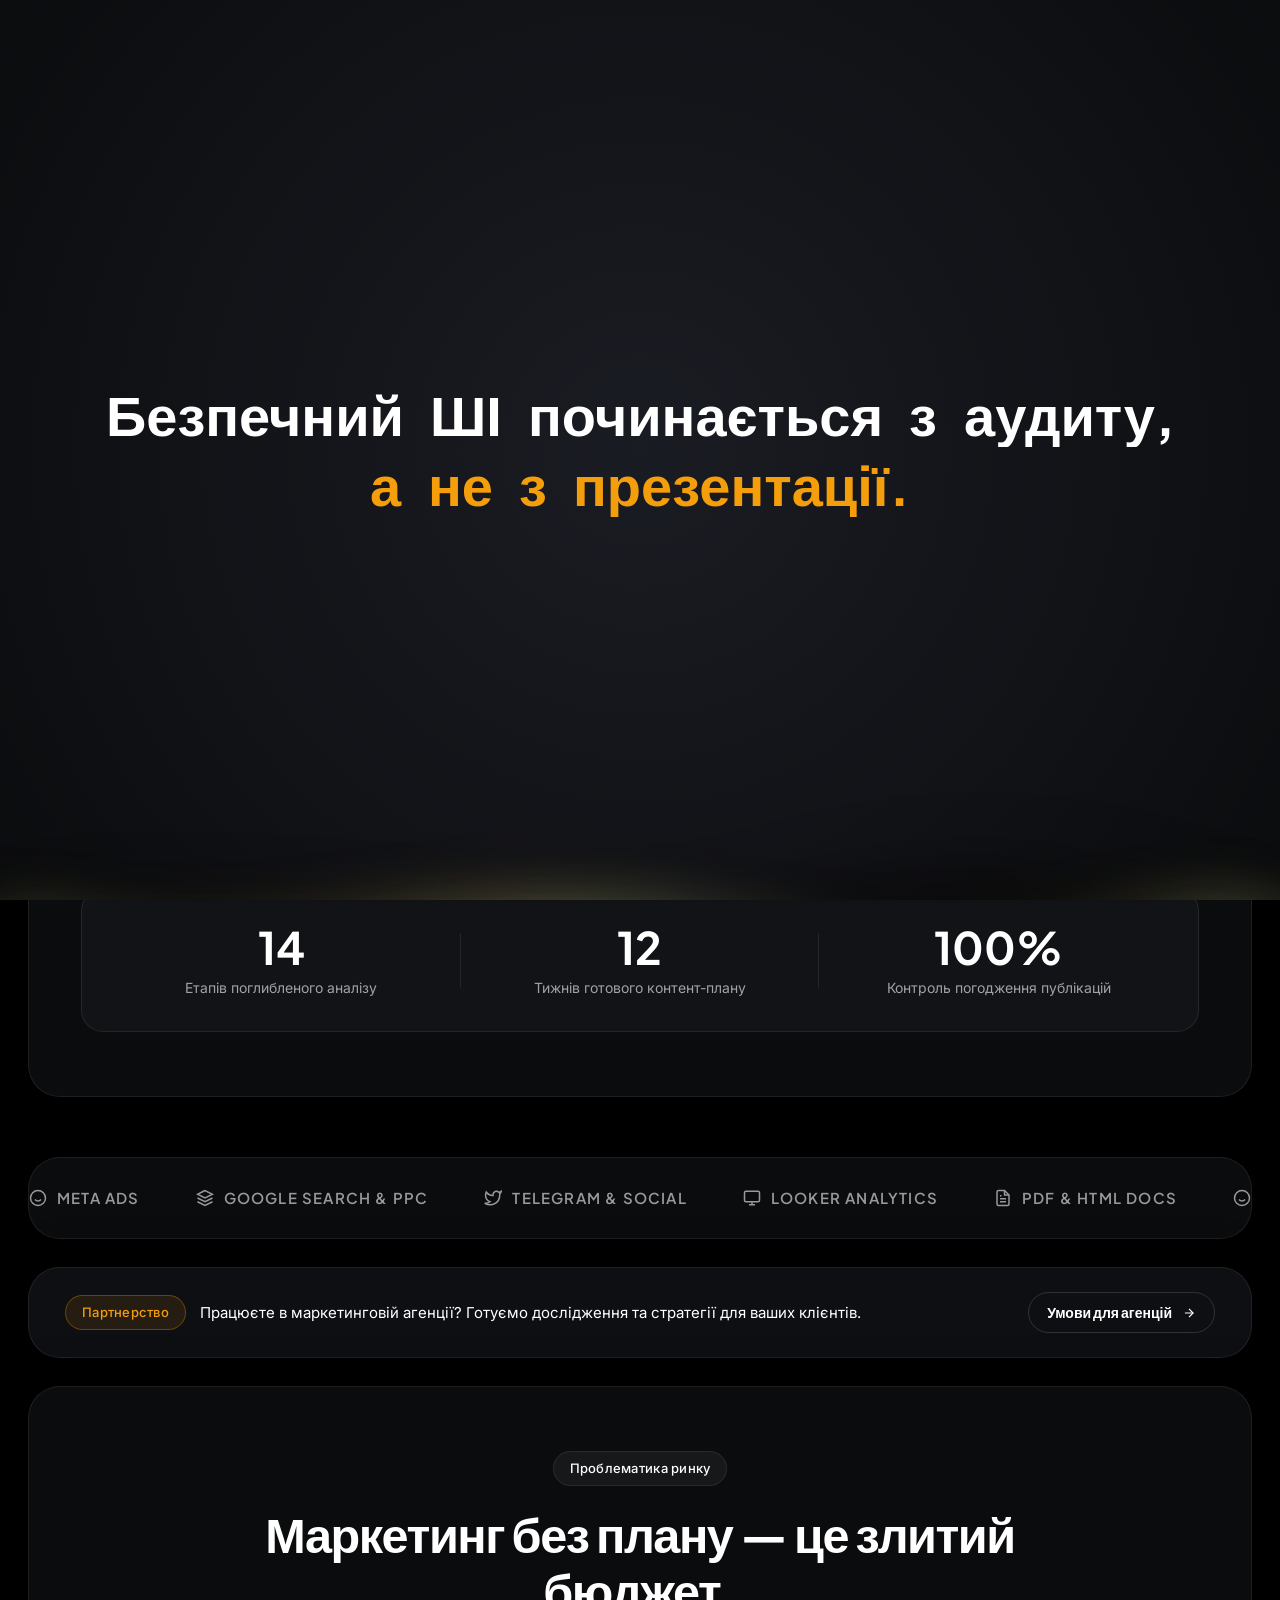
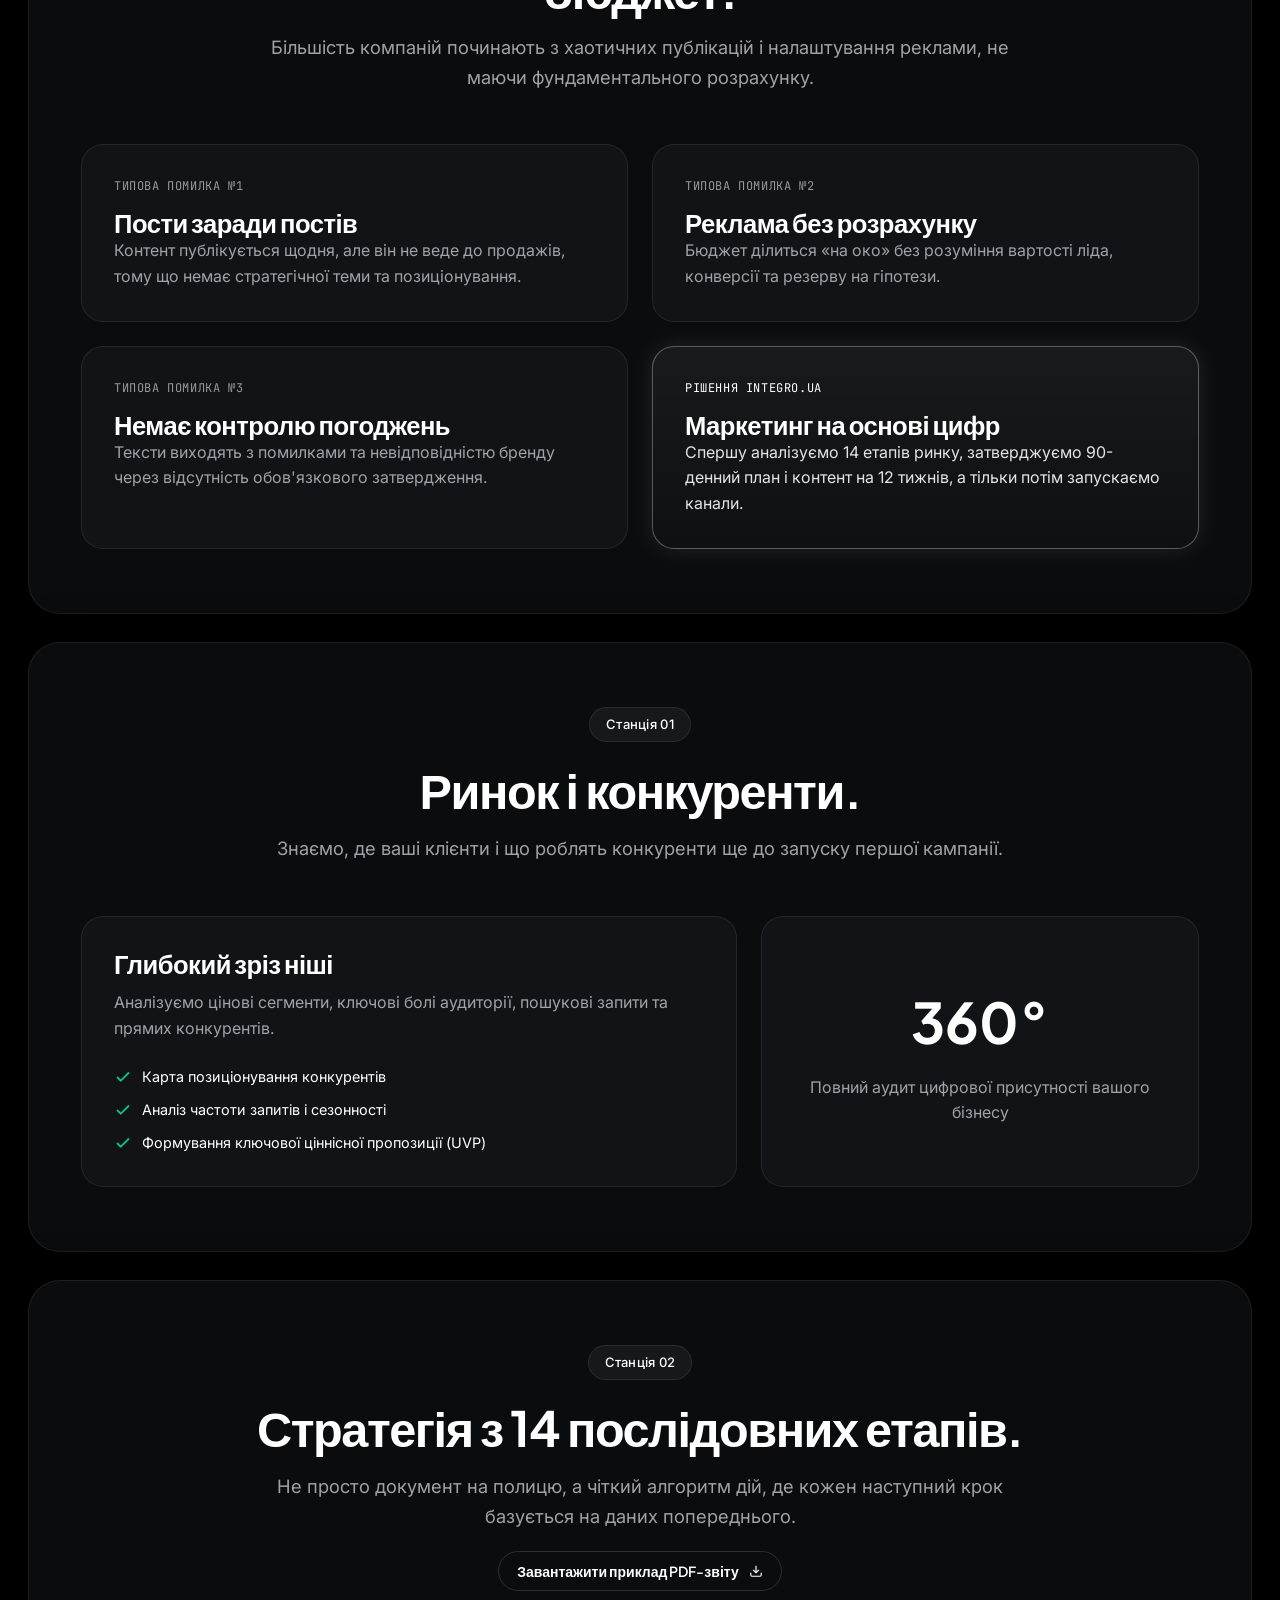
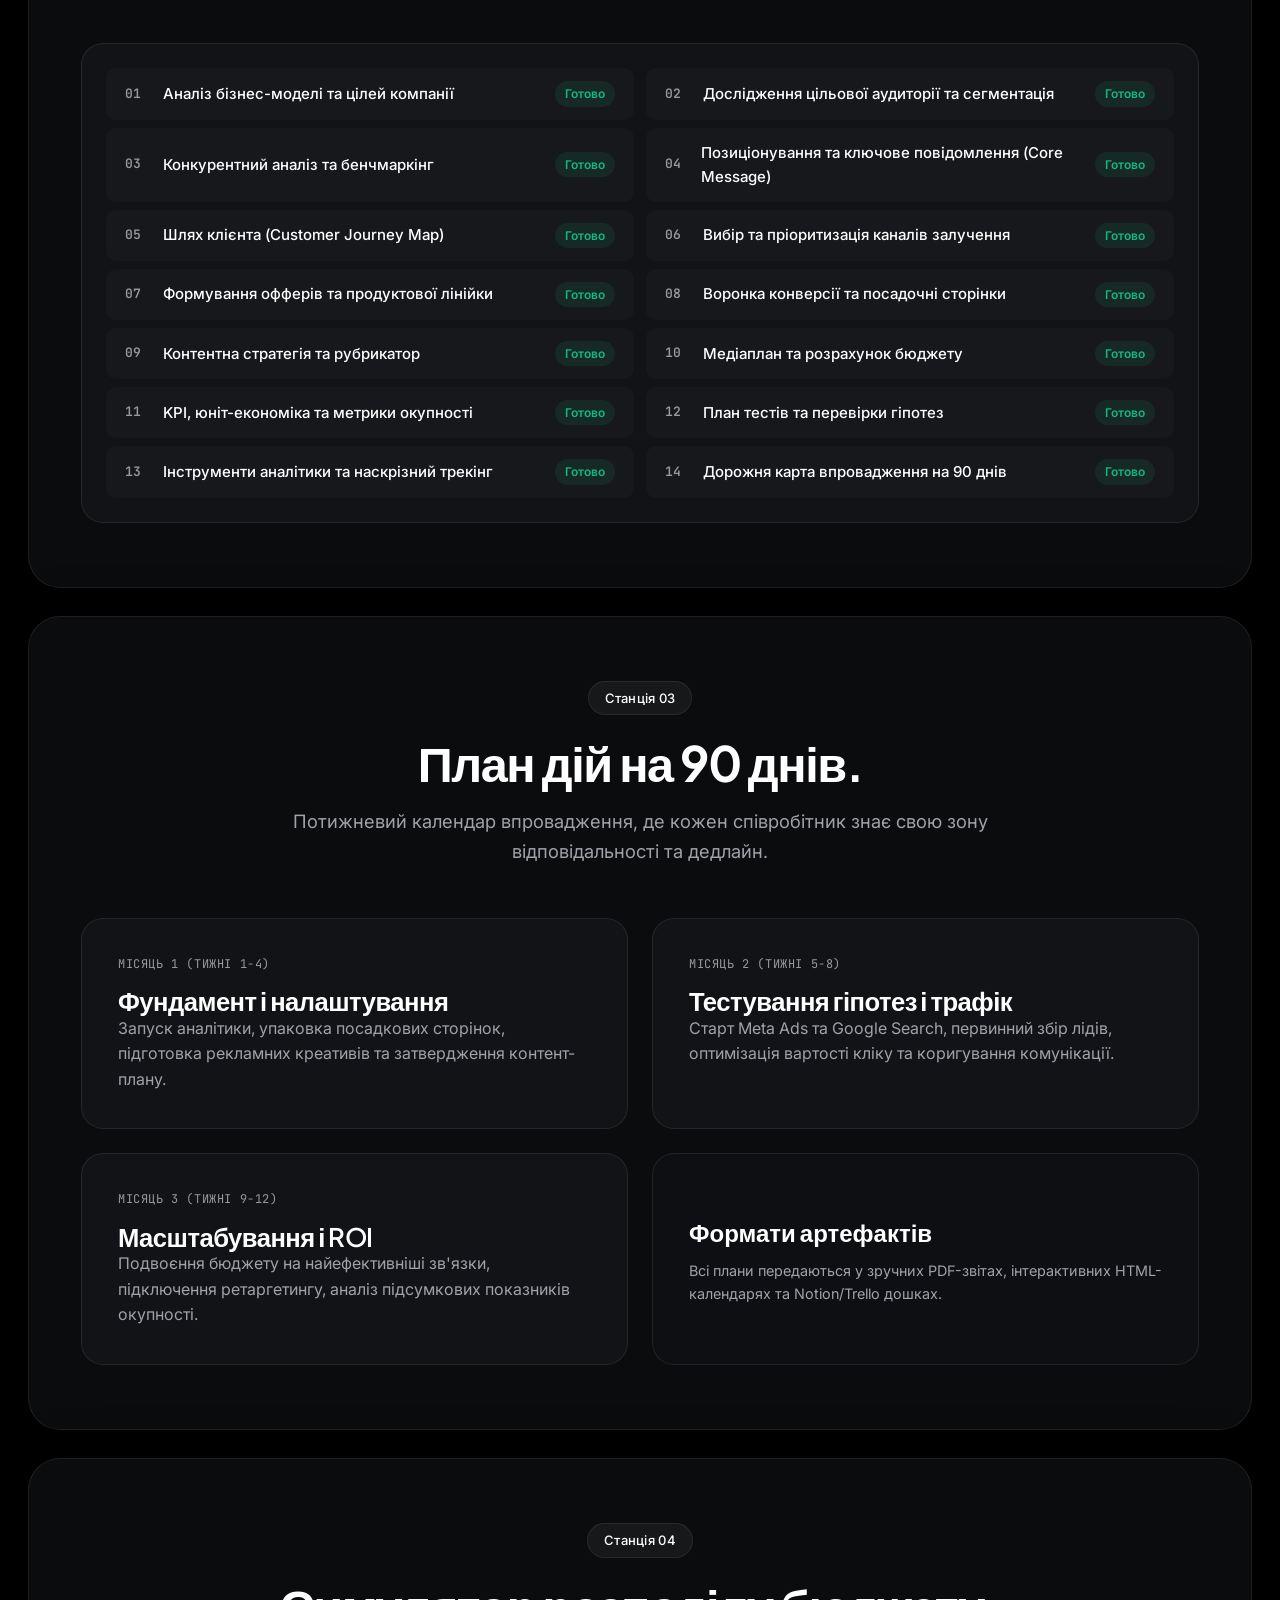
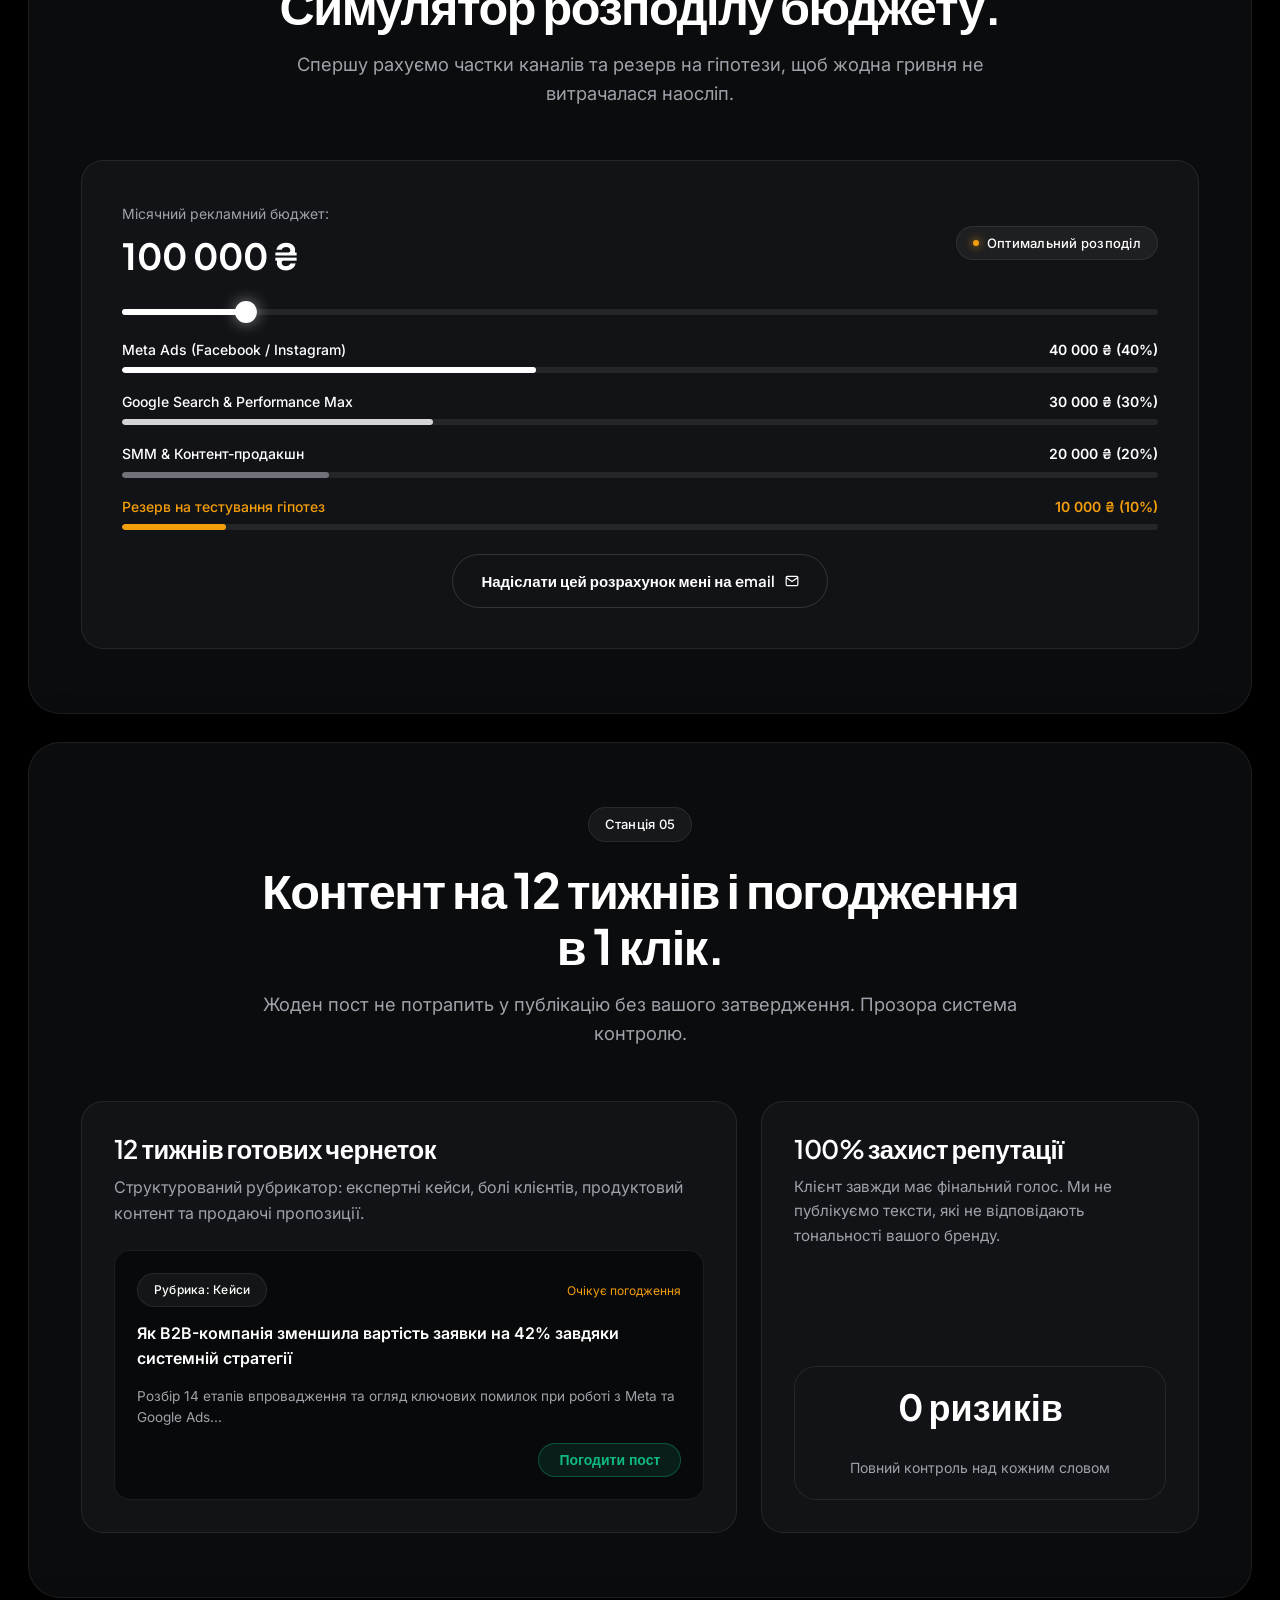
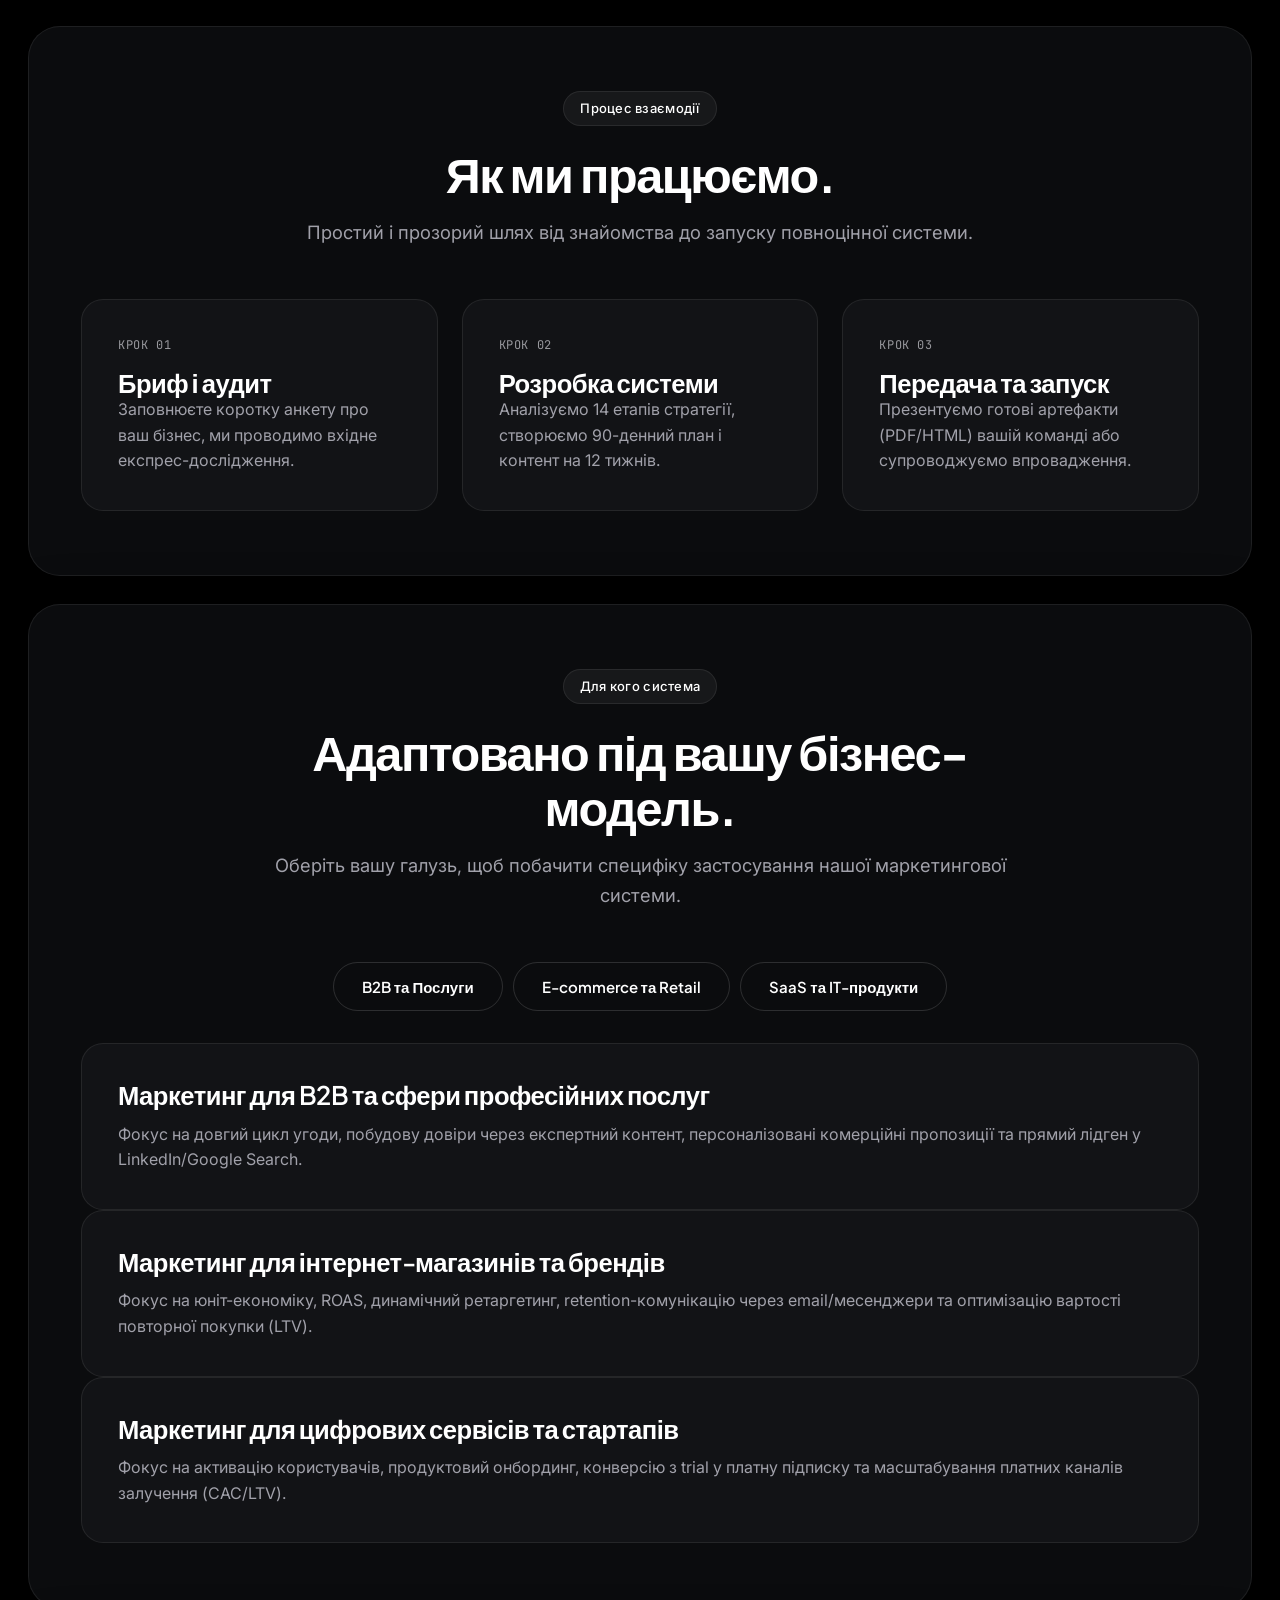
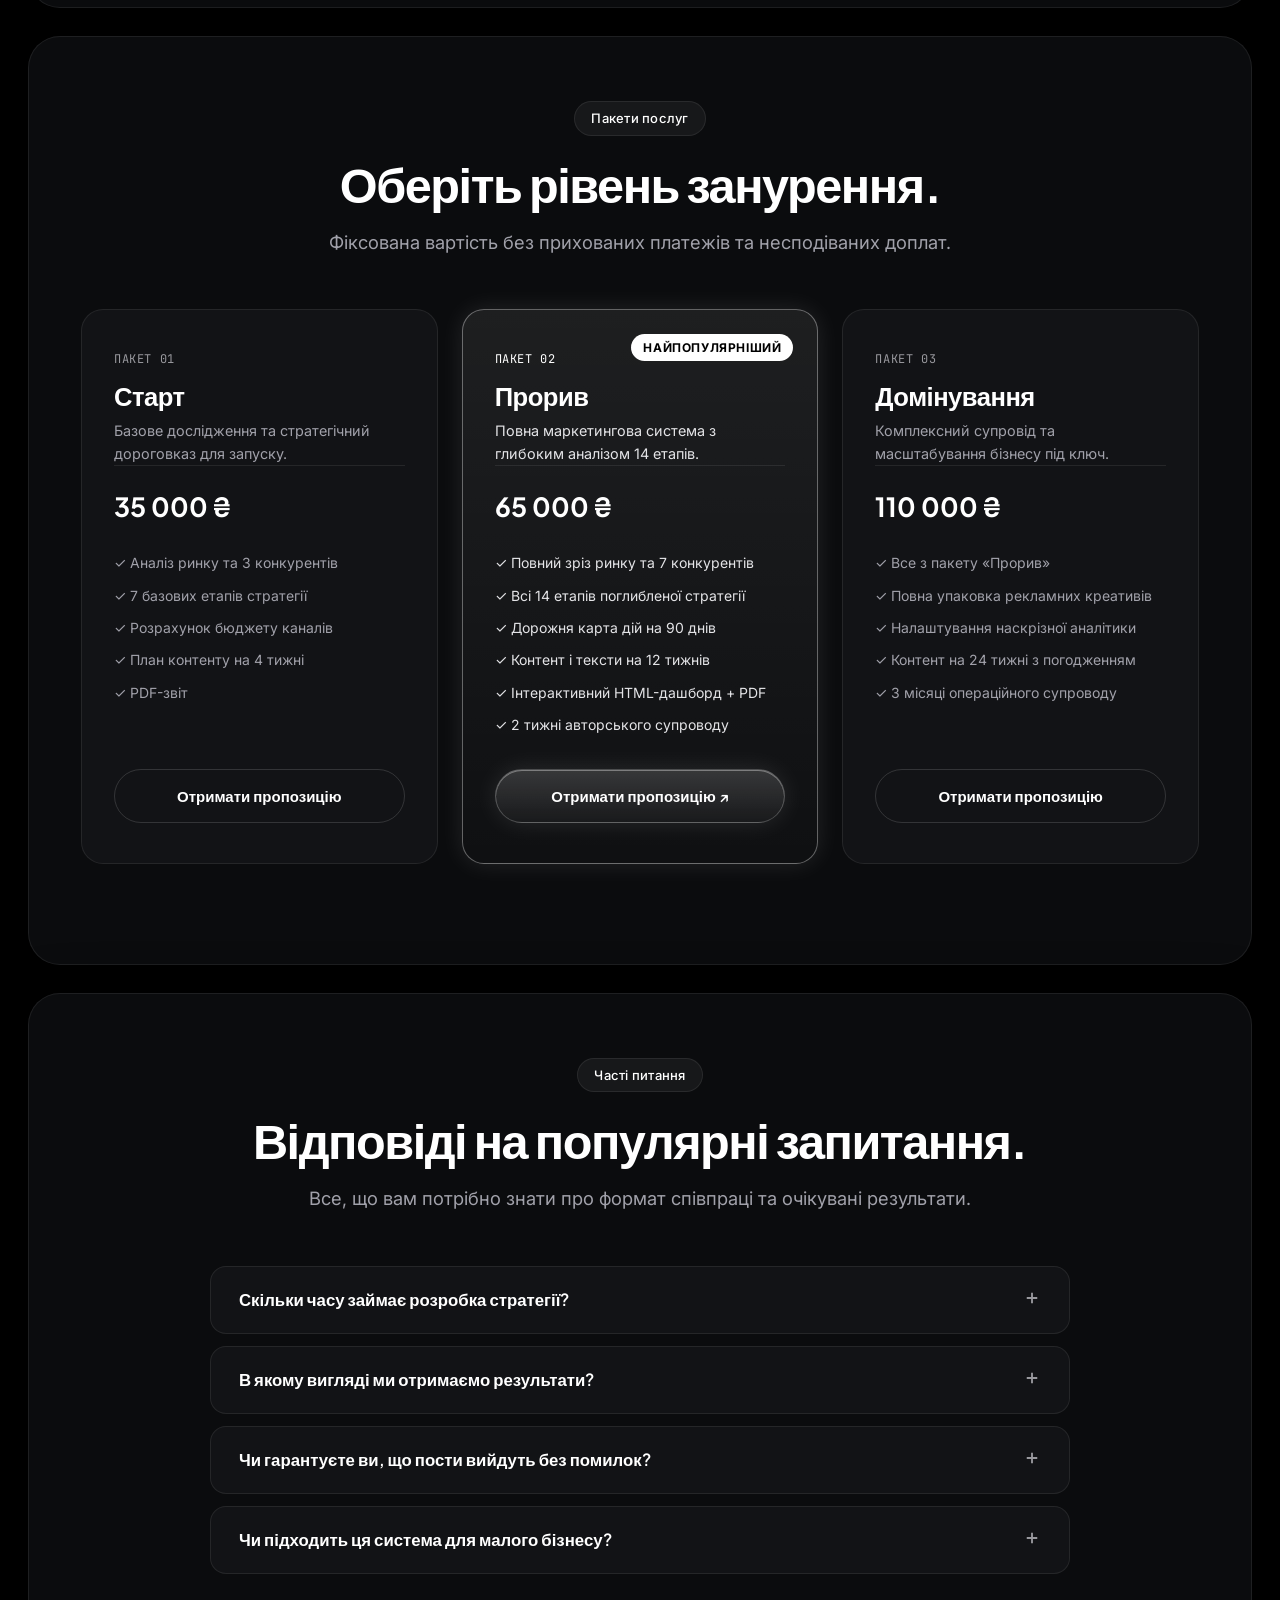
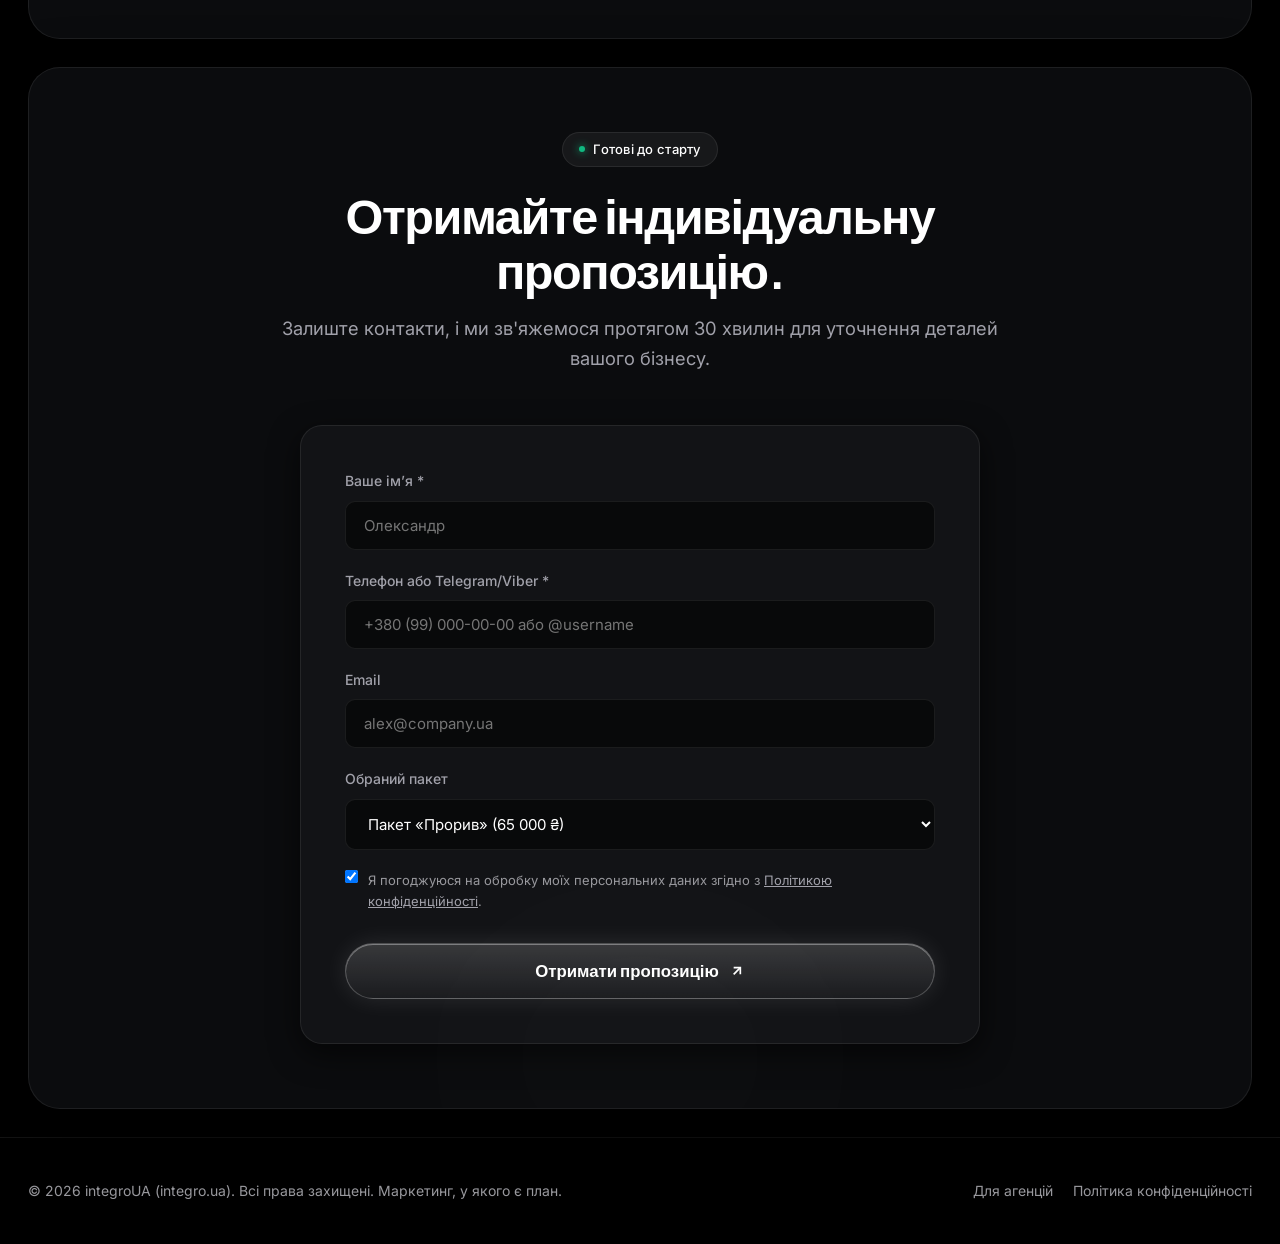
==== commit aca5aedc: "style: Make waves brighter and more vibrant with luminous gradients and cyan accent" ====
--- a/index.html
+++ b/index.html
@@ -48,12 +48,32 @@
       </div>
     </div>
 
-    <!-- Rising organic SVG waves (z-index higher than text, sweeps up and covers it) -->
+    <!-- Rising organic SVG waves (vibrant, multi-colored brand palette) -->
     <div class="intro-wave intro-wave-gold">
       <svg class="wave-crest" viewBox="0 0 1440 200" preserveAspectRatio="none">
-        <path fill="#F59E0B" d="M0,64 C320,160 480,0 800,80 C1120,160 1280,40 1440,64 L1440,200 L0,200 Z"></path>
+        <defs>
+          <linearGradient id="goldGrad" x1="0%" y1="0%" x2="100%" y2="0%">
+            <stop offset="0%" stop-color="#FDE047" />
+            <stop offset="50%" stop-color="#F59E0B" />
+            <stop offset="100%" stop-color="#D97706" />
+          </linearGradient>
+        </defs>
+        <path fill="url(#goldGrad)" d="M0,64 C320,160 480,0 800,80 C1120,160 1280,40 1440,64 L1440,200 L0,200 Z"></path>
       </svg>
       <div class="wave-body wave-body-gold"></div>
+    </div>
+    <div class="intro-wave intro-wave-cyan">
+      <svg class="wave-crest" viewBox="0 0 1440 200" preserveAspectRatio="none">
+        <defs>
+          <linearGradient id="cyanGrad" x1="0%" y1="0%" x2="100%" y2="0%">
+            <stop offset="0%" stop-color="#0284C7" />
+            <stop offset="50%" stop-color="#38BDF8" />
+            <stop offset="100%" stop-color="#0EA5E9" />
+          </linearGradient>
+        </defs>
+        <path fill="url(#cyanGrad)" d="M0,80 C360,180 520,20 840,100 C1160,180 1300,50 1440,80 L1440,200 L0,200 Z"></path>
+      </svg>
+      <div class="wave-body wave-body-cyan"></div>
     </div>
     <div class="intro-wave intro-wave-dark">
       <svg class="wave-crest" viewBox="0 0 1440 200" preserveAspectRatio="none">
--- a/css/main.css
+++ b/css/main.css
@@ -1360,13 +1360,23 @@
 
 .intro-wave-gold {
   z-index: 20;
+  filter: drop-shadow(0 -18px 40px rgba(245, 158, 11, 0.75));
 }
 .wave-body-gold {
-  background-color: #F59E0B;
+  background: linear-gradient(180deg, #F59E0B 0%, #D97706 100%);
+}
+
+.intro-wave-cyan {
+  z-index: 21;
+  filter: drop-shadow(0 -18px 40px rgba(56, 189, 248, 0.75));
+}
+.wave-body-cyan {
+  background: linear-gradient(180deg, #0284C7 0%, #0369A1 100%);
 }
 
 .intro-wave-dark {
-  z-index: 21;
+  z-index: 22;
+  filter: drop-shadow(0 -20px 45px rgba(0, 0, 0, 0.85));
 }
 .wave-body-dark {
   background-color: #0B0C0E;
@@ -1382,9 +1392,14 @@
   transition-delay: 0s;
 }
 
+.premium-intro.animate-out .intro-wave-cyan {
+  transition: transform 1.5s cubic-bezier(0.65, 0, 0.25, 1);
+  transition-delay: 0.12s;
+}
+
 .premium-intro.animate-out .intro-wave-dark {
   transition: transform 1.5s cubic-bezier(0.65, 0, 0.25, 1);
-  transition-delay: 0.18s;
+  transition-delay: 0.24s;
 }
 
 /* Once waves have physically covered the screen (~0.7s), fade out static backdrop */
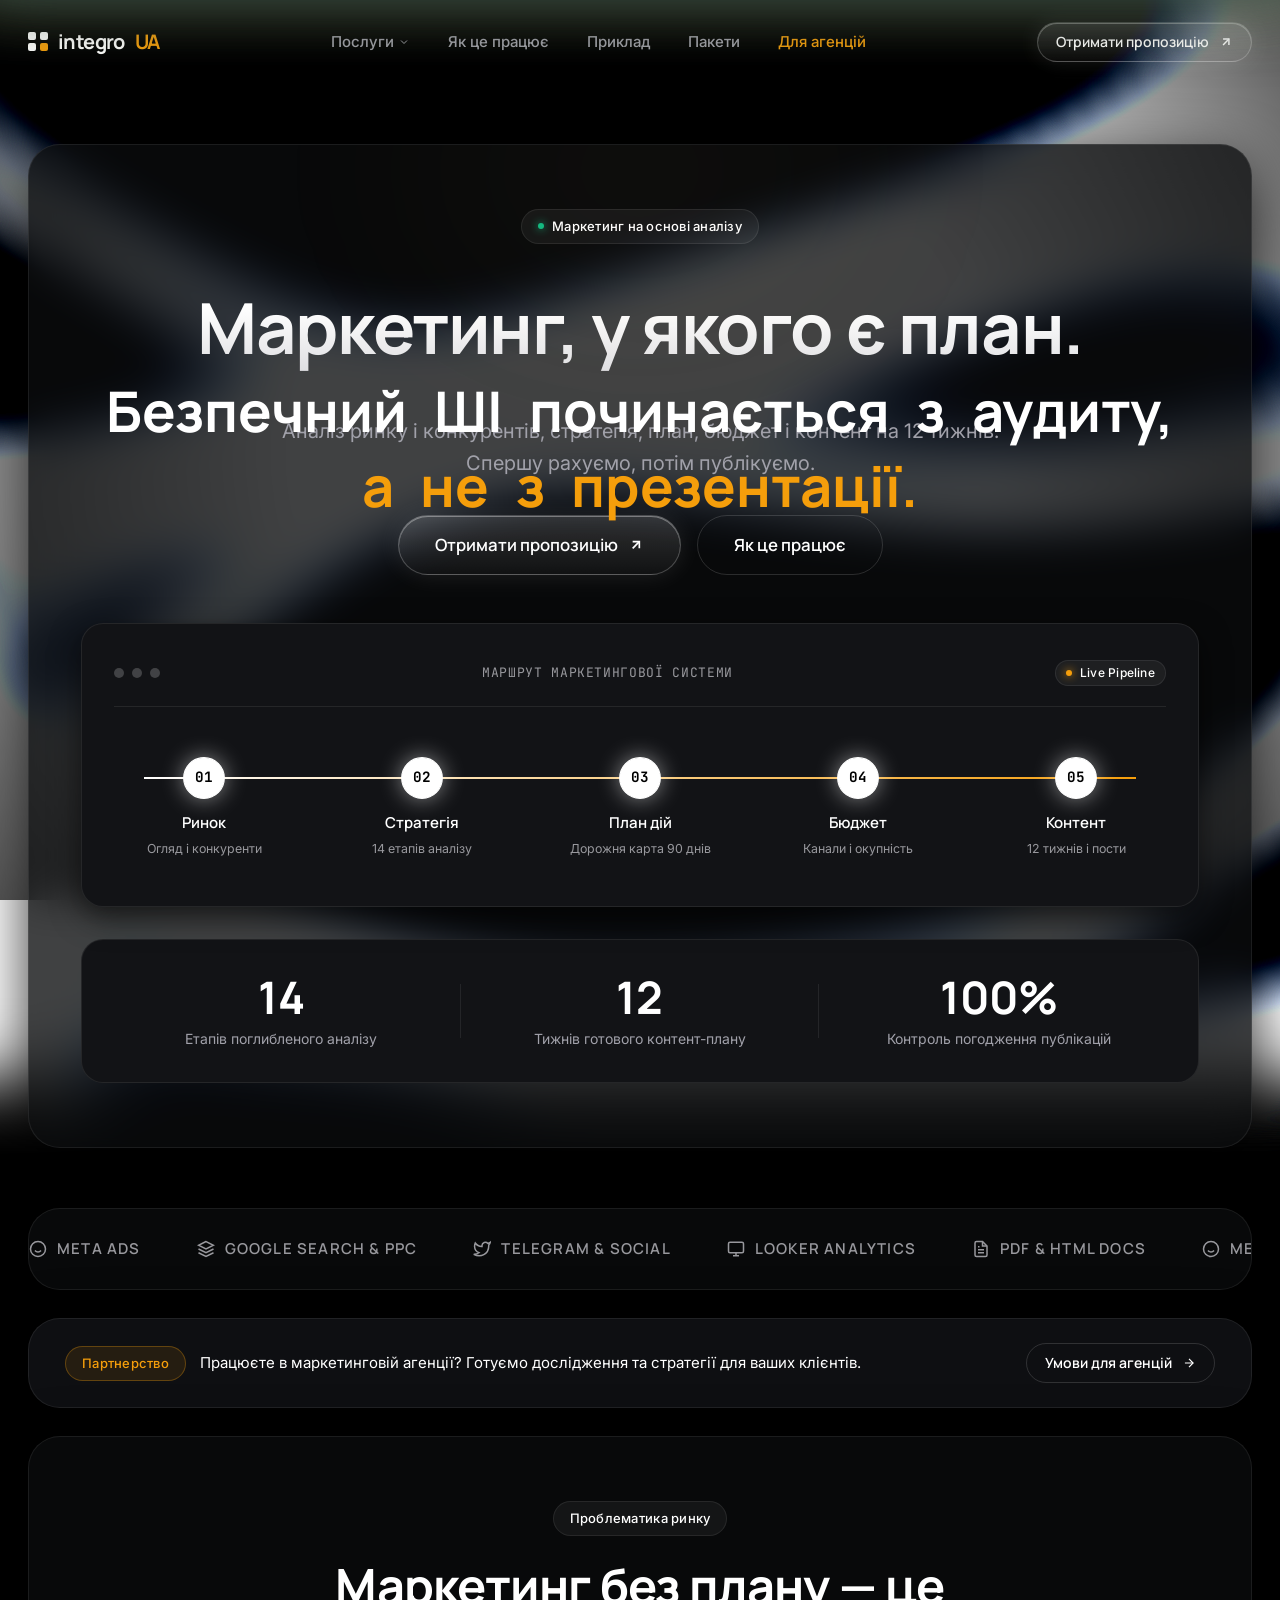
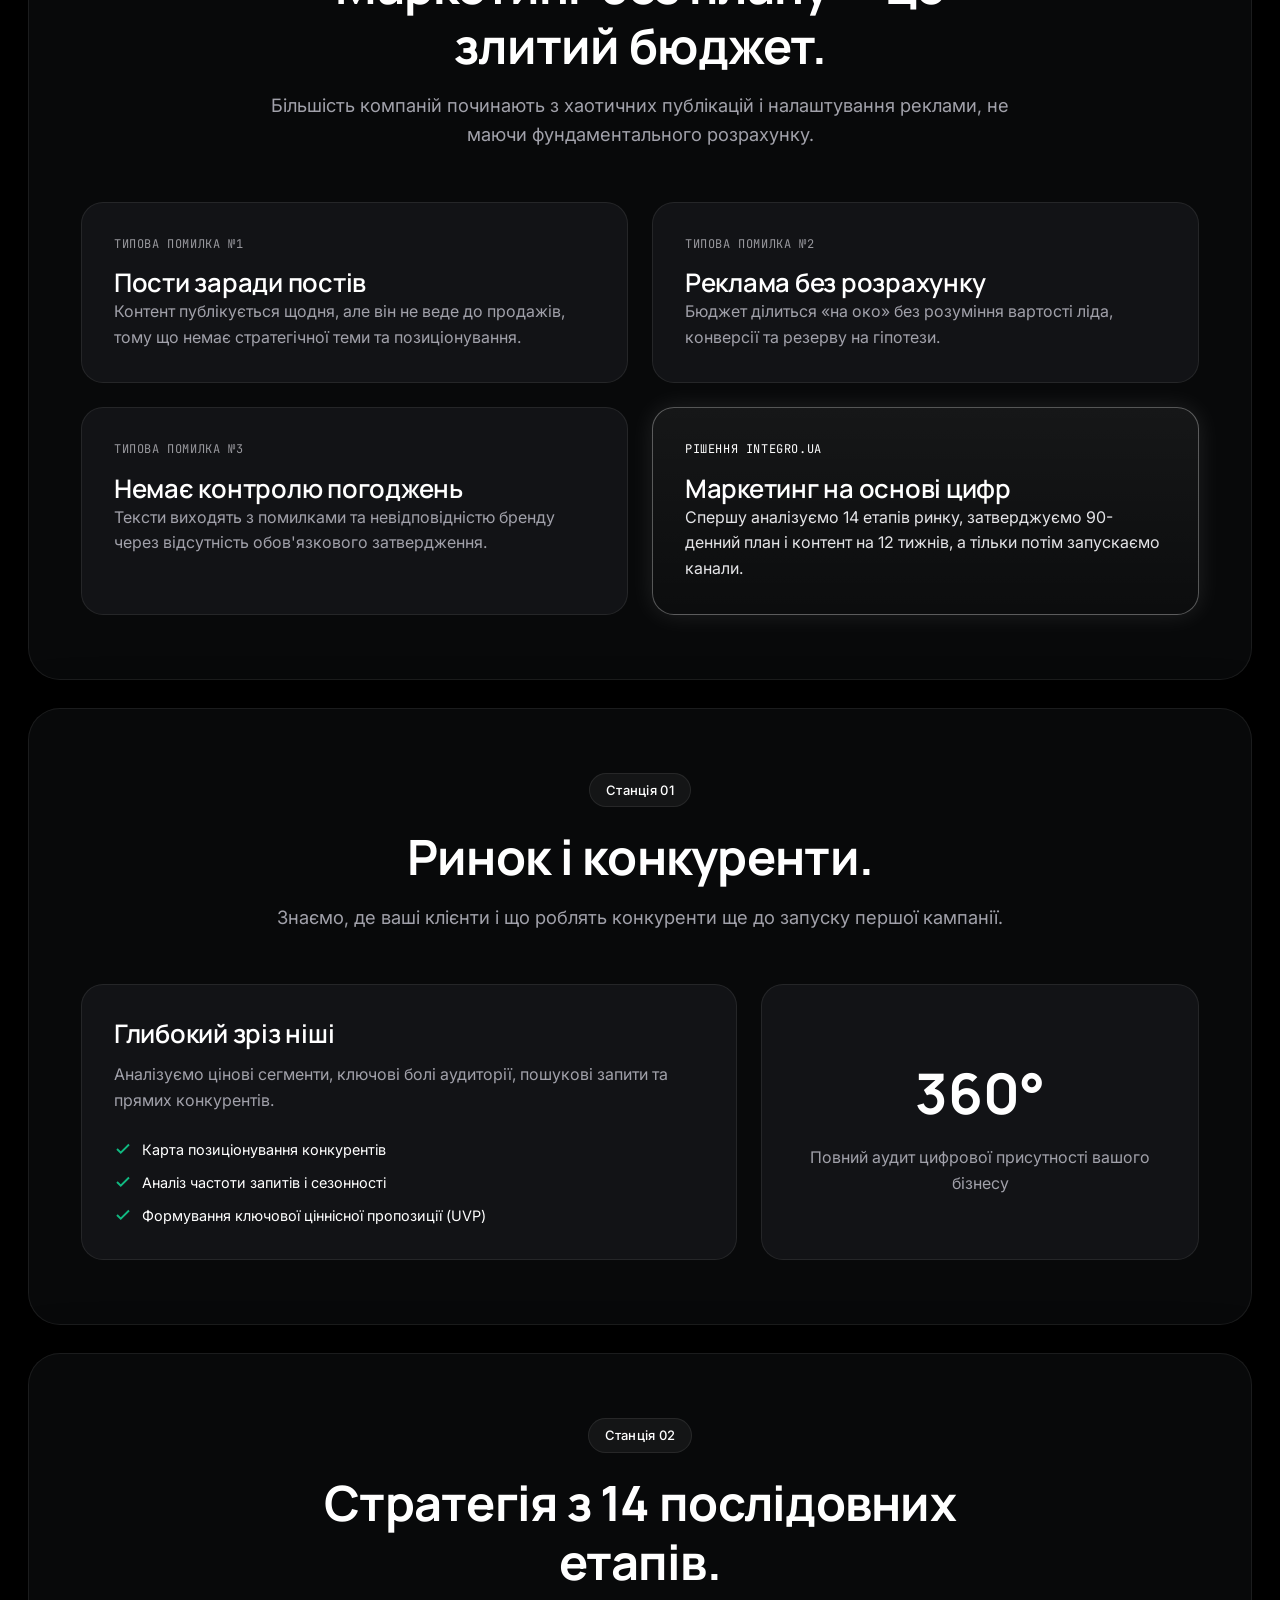
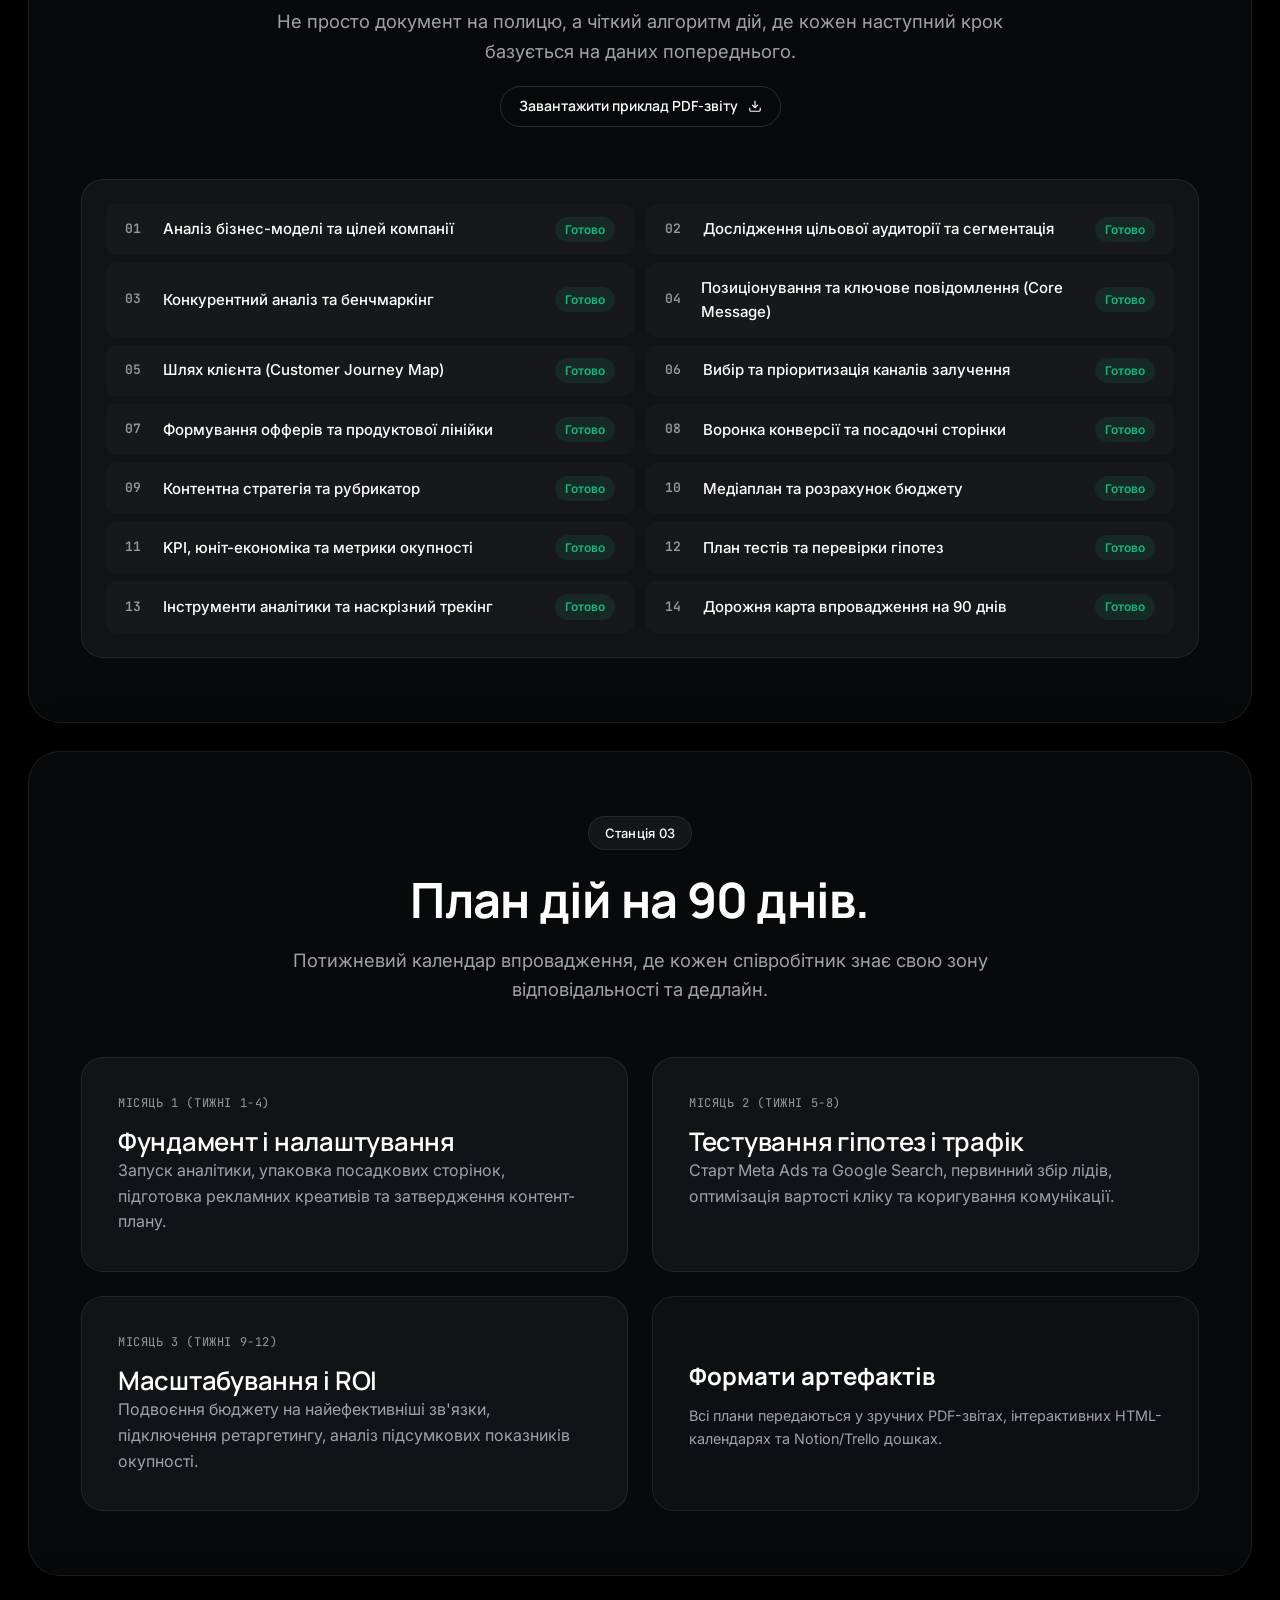
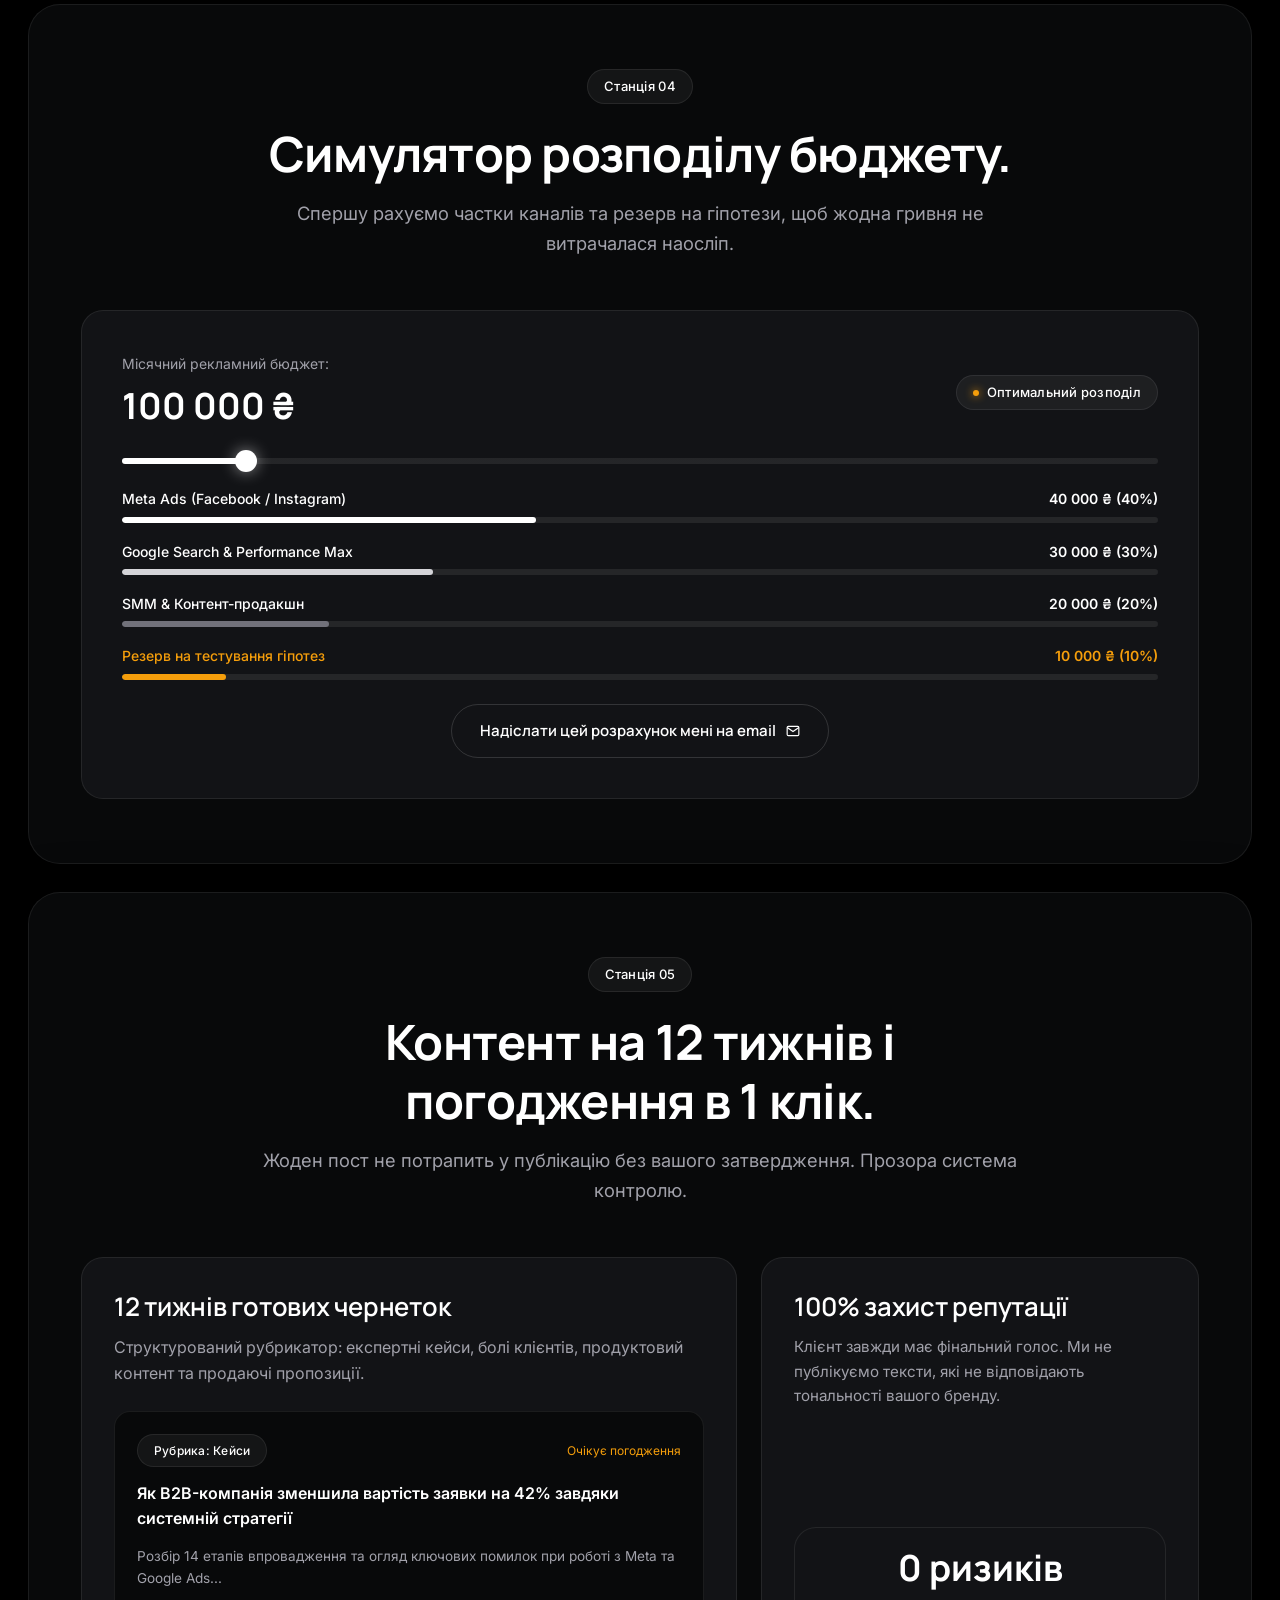
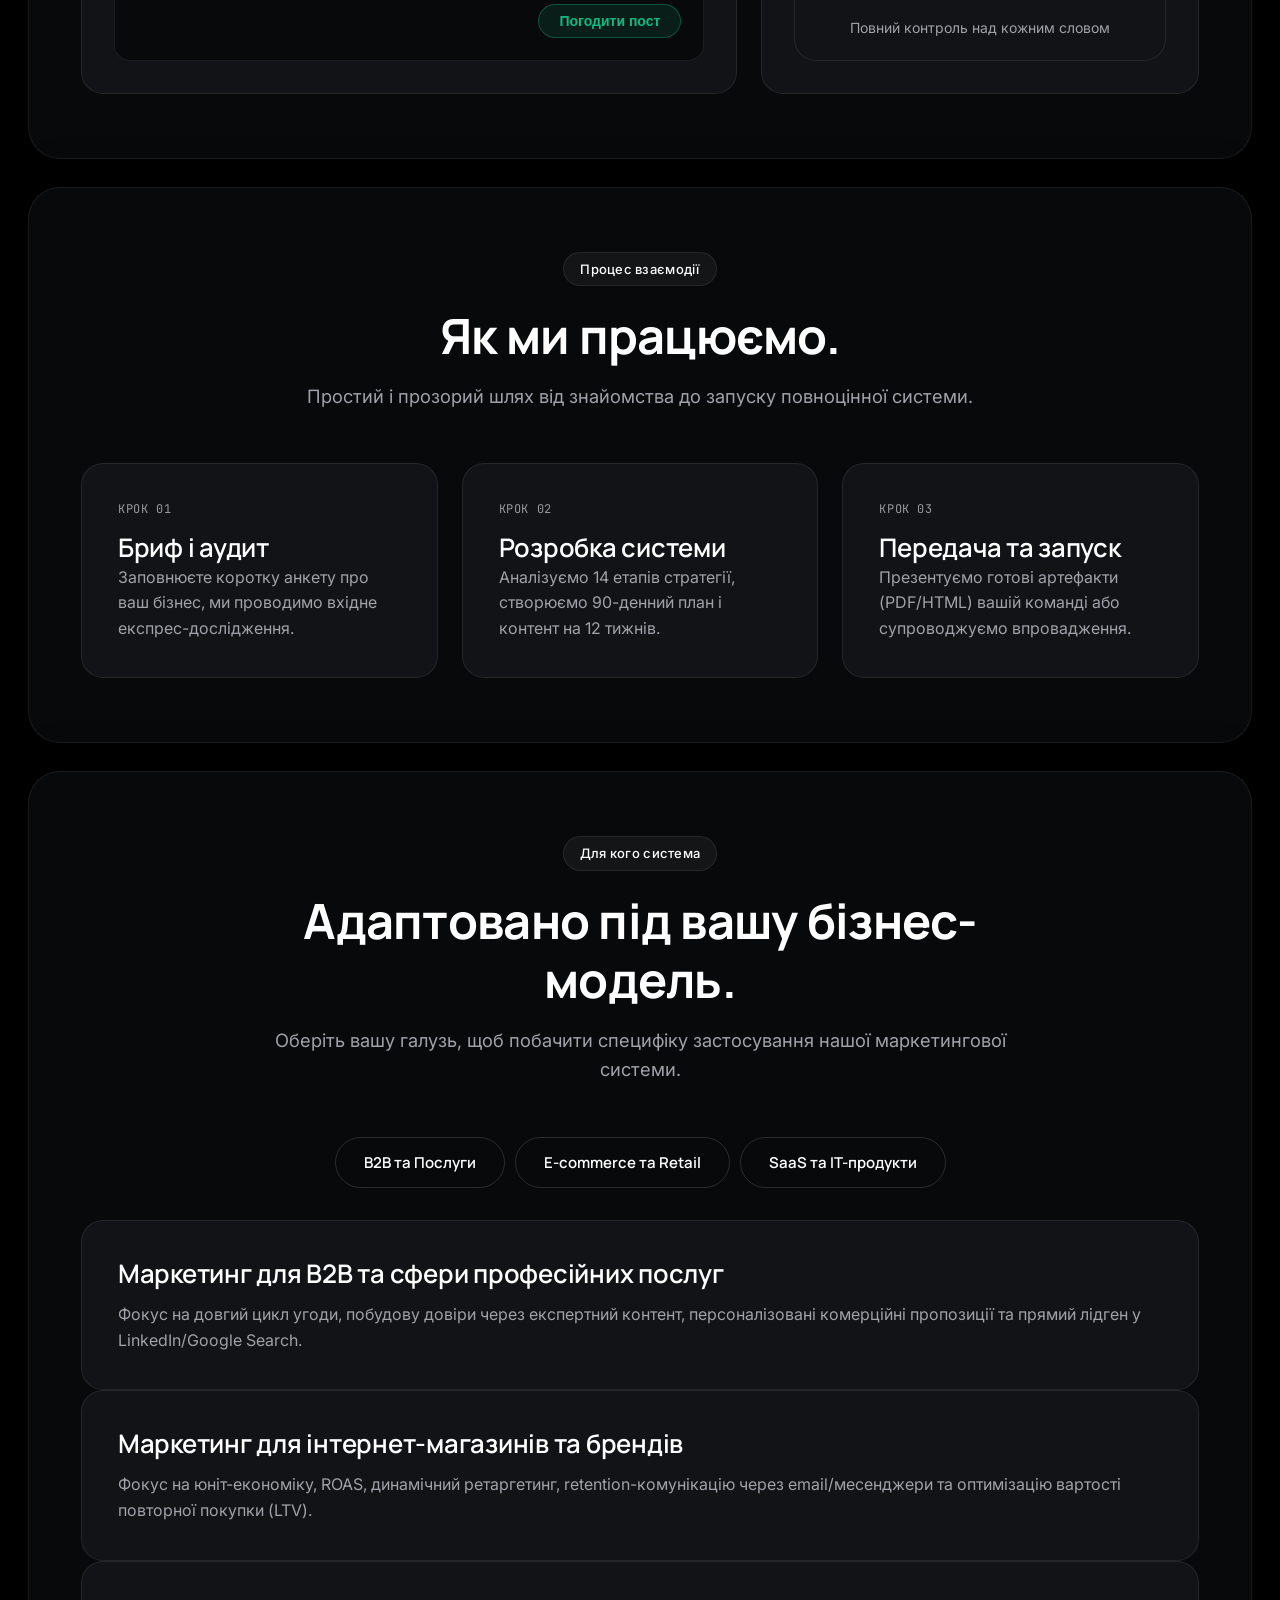
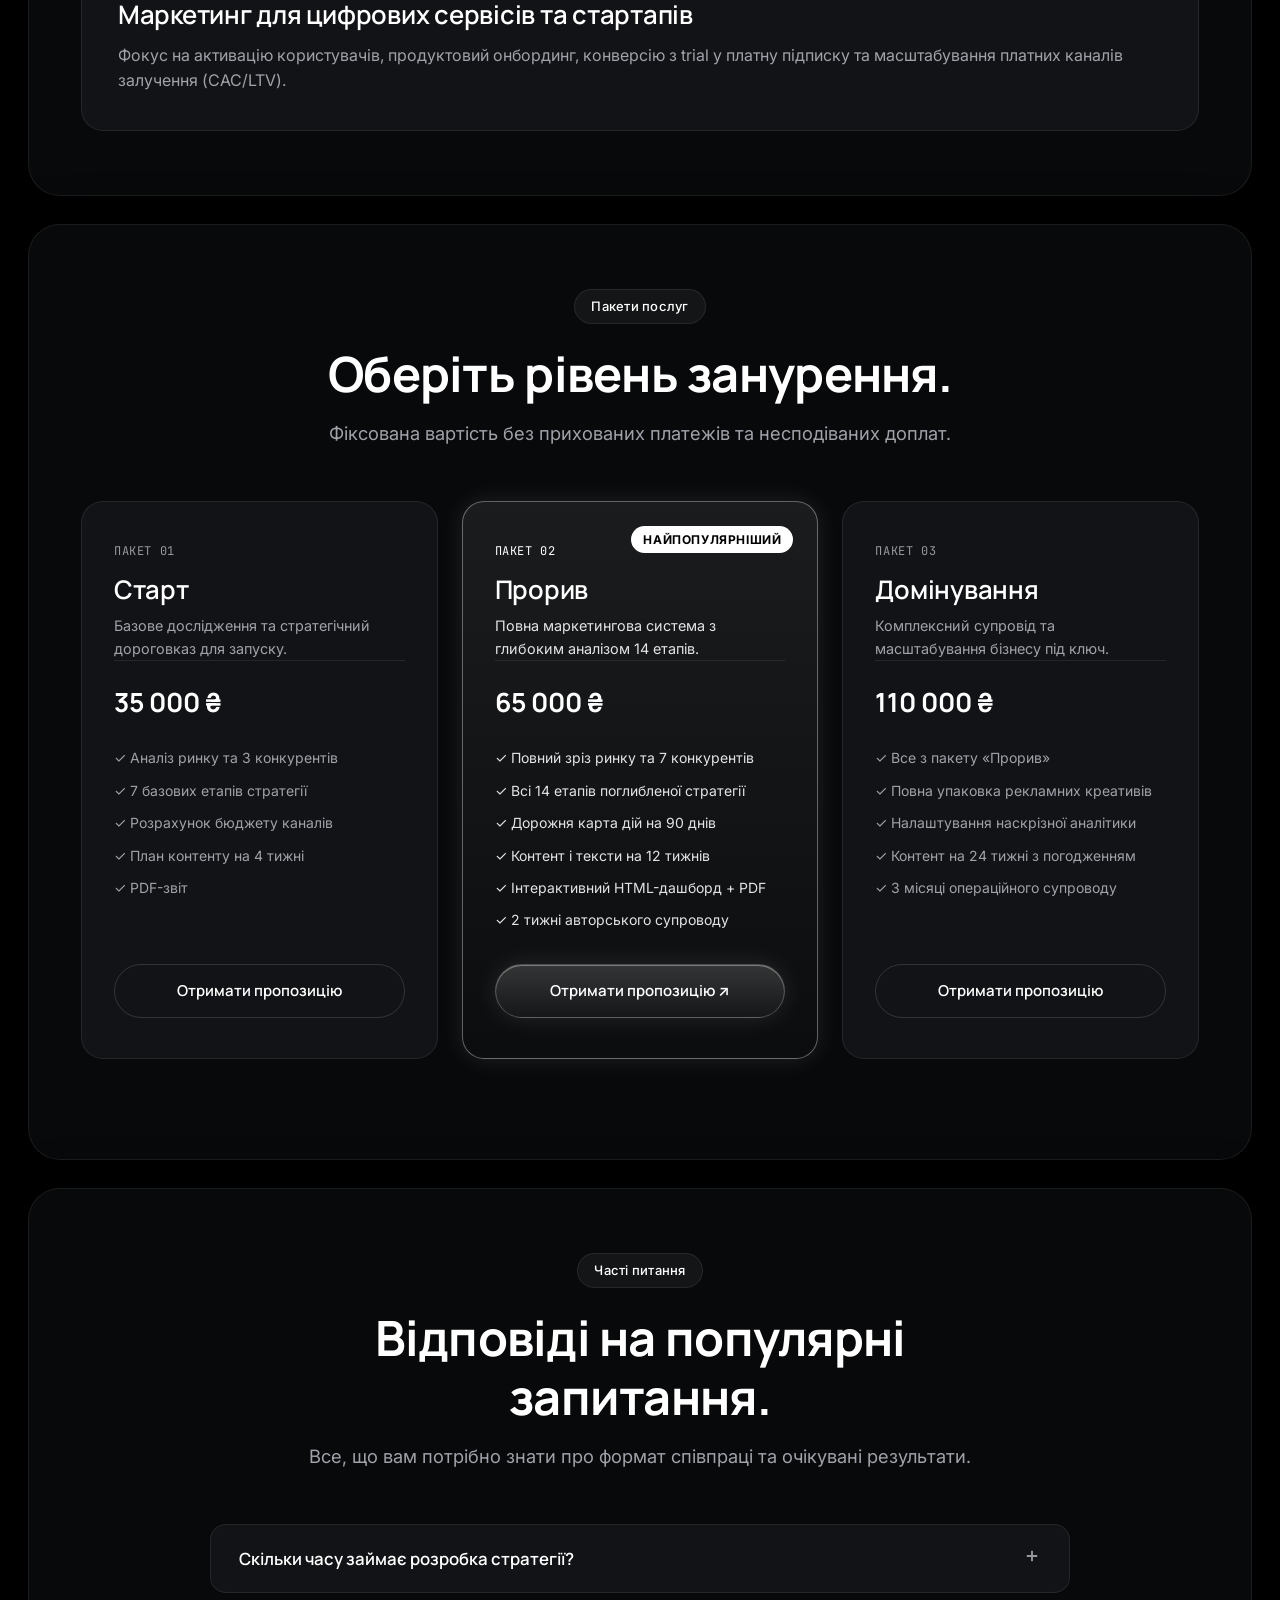
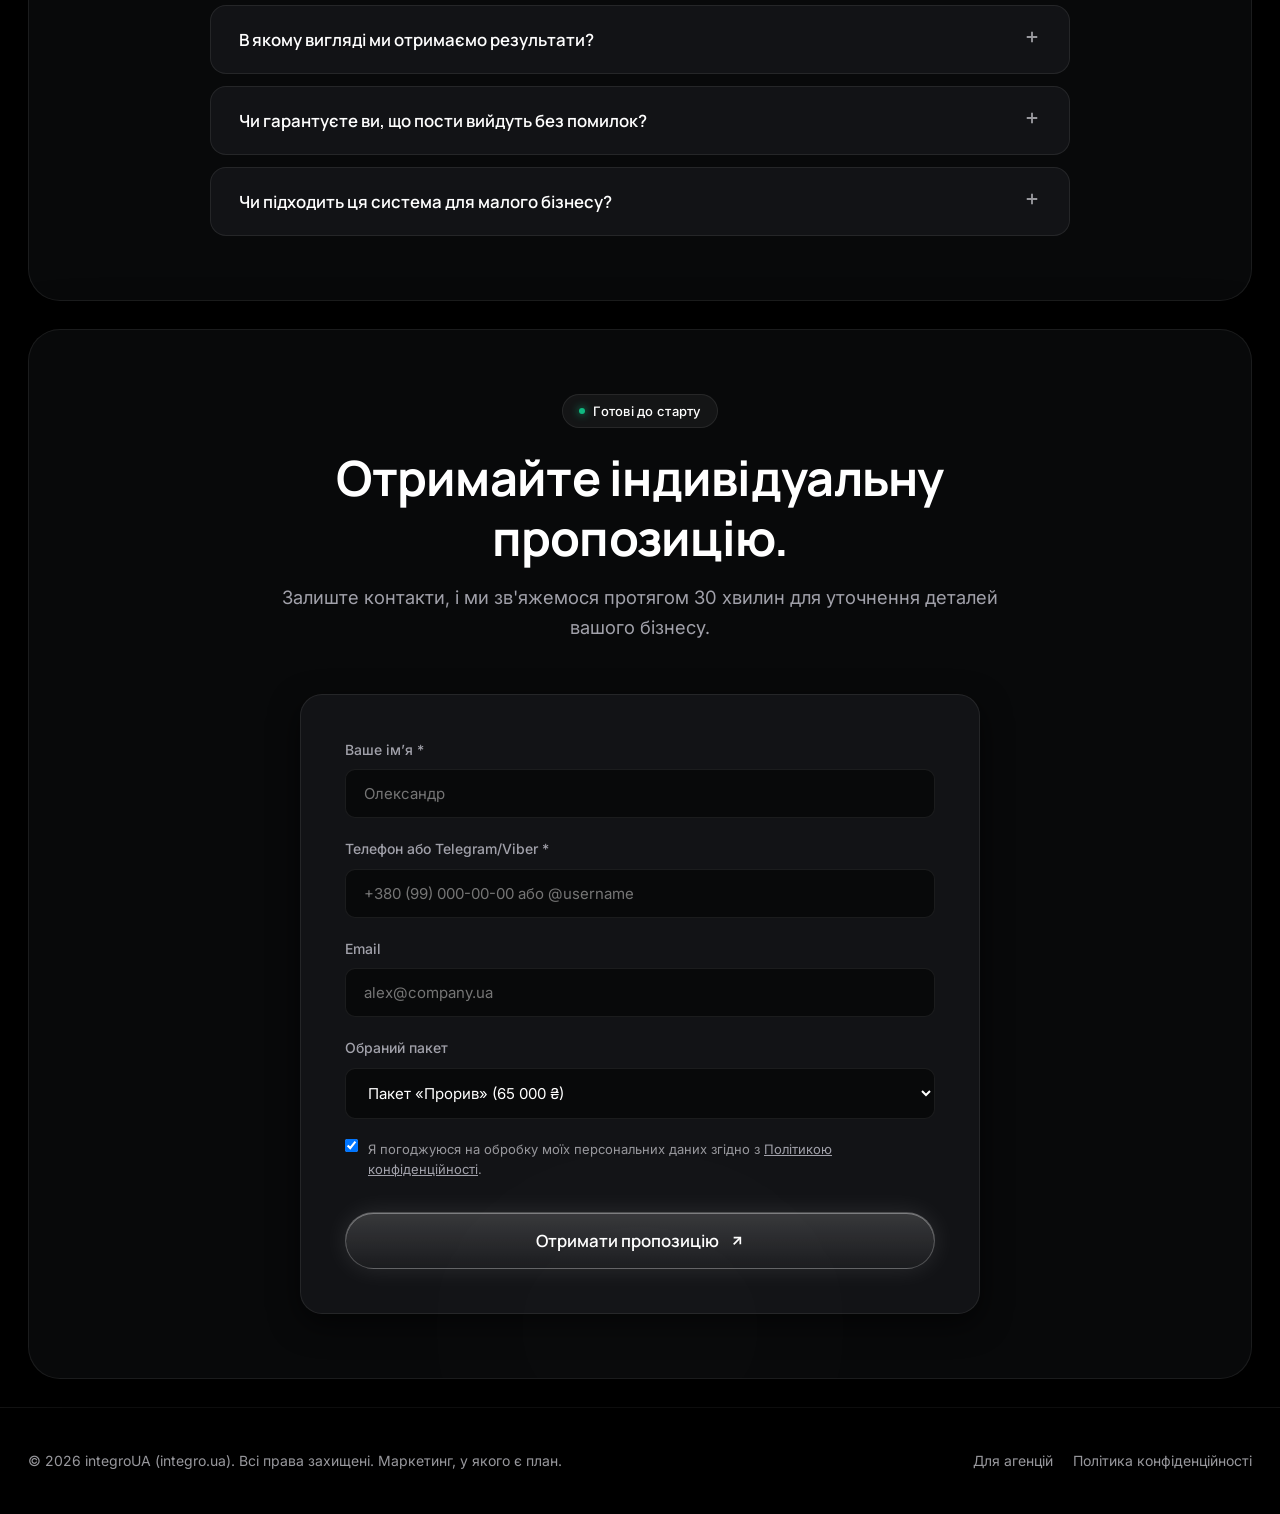
==== commit 1e25a950: "feat: integrate pure-CSS liquid silver smoke ribbon background engine into main site" ====
--- a/index.html
+++ b/index.html
@@ -30,8 +30,22 @@
   </script>
 </head>
 <body>
-  <!-- Continuous Abstract Floating Waves Canvas on Background -->
-  <canvas id="bg-floating-waves" class="site-bg-floating-waves" aria-hidden="true"></canvas>
+  <!-- Pure CSS Flowing Silver Smoke Ribbon Engine -->
+  <div class="smoke" aria-hidden="true">
+    <span></span>
+    <span></span>
+    <span></span>
+    <span></span>
+    <span></span>
+  </div>
+  <div class="sheen" aria-hidden="true"></div>
+  <svg class="grain" aria-hidden="true">
+    <filter id="noiseFilter">
+      <feTurbulence type="fractalNoise" baseFrequency="0.85" numOctaves="3" stitchTiles="stitch"/>
+    </filter>
+    <rect width="100%" height="100%" filter="url(#noiseFilter)"/>
+  </svg>
+  <div class="vignette" aria-hidden="true"></div>
 
   <!-- Premium Intro Overlay -->
   <div id="premium-intro" class="premium-intro">
--- a/css/main.css
+++ b/css/main.css
@@ -11,7 +11,7 @@
    - Typography: Plus Jakarta Sans + Inter + JetBrains Mono
    ========================================================================== */
 
-@import url('https://fonts.googleapis.com/css2?family=Inter:wght@300;400;500;600;700&family=JetBrains+Mono:wght@400;500;600;700&family=Plus+Jakarta+Sans:ital,wght@0,300;0,400;0,500;0,600;0,700;0,800;1,600;1,700&display=swap');
+@import url('https://fonts.googleapis.com/css2?family=Inter:wght@300;400;500;600;700;800&family=JetBrains+Mono:wght@400;500;600;700&family=Manrope:wght@400;500;600;700;800&display=swap');
 
 :root {
   /* Color Tokens */
@@ -61,7 +61,7 @@
   --shadow-gold-glow: 0 0 30px rgba(245, 158, 11, 0.25);
 
   /* Fonts */
-  --font-display: 'Plus Jakarta Sans', -apple-system, BlinkMacSystemFont, sans-serif;
+  --font-display: 'Manrope', 'Inter', -apple-system, BlinkMacSystemFont, sans-serif;
   --font-sans: 'Inter', -apple-system, BlinkMacSystemFont, sans-serif;
   --font-mono: 'JetBrains Mono', monospace;
 
@@ -109,9 +109,11 @@
   z-index: 1;
 }
 
-/* Section Frame (Portfolite Signature Outer Container) */
+/* Section Frame (Portfolite Signature Outer Container with Frosted Glass) */
 .section-frame {
-  background-color: var(--bg-frame);
+  background-color: rgba(11, 12, 14, 0.78);
+  backdrop-filter: blur(20px);
+  -webkit-backdrop-filter: blur(20px);
   border: 1px solid var(--border-subtle);
   border-radius: var(--radius-frame);
   padding: 64px 52px;
@@ -163,26 +165,28 @@
 h1, h2, h3, h4 {
   font-family: var(--font-display);
   font-weight: 700;
-  line-height: 1.15;
+  line-height: 1.25;
   color: var(--text-primary);
-  letter-spacing: -0.035em;
+  letter-spacing: -0.02em;
 }
 
 h1 {
   font-size: clamp(2.75rem, 5.5vw, 4.75rem);
-  line-height: 1.08;
-  letter-spacing: -0.04em;
+  line-height: 1.2;
+  letter-spacing: -0.02em;
 }
 
 h2 {
   font-size: clamp(2rem, 3.8vw, 3.25rem);
-  letter-spacing: -0.03em;
+  line-height: 1.22;
+  letter-spacing: -0.015em;
 }
 
 h3 {
   font-size: clamp(1.25rem, 2vw, 1.65rem);
   font-weight: 600;
-  letter-spacing: -0.02em;
+  line-height: 1.3;
+  letter-spacing: -0.01em;
 }
 
 p {
@@ -190,9 +194,14 @@
 }
 
 .text-gradient {
-  background: linear-gradient(180deg, #FFFFFF 30%, #A1A1AA 100%);
+  background: linear-gradient(180deg, #FFFFFF 30%, #D4D4D8 100%);
   -webkit-background-clip: text;
   -webkit-text-fill-color: transparent;
+  display: inline-block;
+  padding-top: 0.04em;
+  padding-bottom: 0.16em;
+  margin-bottom: -0.16em;
+  line-height: inherit;
 }
 
 .text-gold {
@@ -1289,17 +1298,186 @@
 }
 
 /* ==========================================================================
-   Background Ambient Floating Waves (Speed 0.4)
-   ========================================================================== */
-.site-bg-floating-waves {
+   PURE CSS LIQUID SILVER SMOKE RIBBON ENGINE
+   ========================================================================== */
+.smoke {
   position: fixed;
-  top: 0;
-  left: 0;
-  width: 100vw;
-  height: 100vh;
+  inset: -20%;
+  width: 140%;
+  height: 140%;
   pointer-events: none;
   z-index: 0;
-  opacity: 0.85;
+  filter: blur(34px) contrast(4.4) brightness(1.02);
+  overflow: hidden;
+  background: #000000;
+}
+
+.smoke span {
+  position: absolute;
+  inset: 0;
+  will-change: background-position;
+  pointer-events: none;
+}
+
+.smoke span:nth-child(1) {
+  background-image: radial-gradient(ellipse 48% 26% at 32% 42%,
+    rgba(255, 255, 255, 0)     33%,
+    rgba(104, 114, 130, 0.34) 40%,
+    rgba(206, 214, 226, 0.72) 45%,
+    rgba(255, 255, 255, 0.92) 47%,
+    rgba(138, 148, 164, 0.40) 53%,
+    rgba(255, 255, 255, 0)     61%
+  );
+  background-size: 200% 200%;
+  background-position: 10% 20%;
+  transform: rotate(-14deg) scale(1.1);
+  animation: driftLayer1 17s ease-in-out infinite alternate;
+}
+
+.smoke span:nth-child(2) {
+  background-image: radial-gradient(ellipse 42% 38% at 65% 55%,
+    rgba(255, 255, 255, 0)     30%,
+    rgba(98, 108, 124, 0.32)  38%,
+    rgba(195, 205, 220, 0.68) 43%,
+    rgba(255, 255, 255, 0.88) 45%,
+    rgba(120, 130, 146, 0.36) 51%,
+    rgba(255, 255, 255, 0)     59%
+  );
+  background-size: 260% 220%;
+  background-position: 80% 90%;
+  transform: rotate(18deg) scale(1.15);
+  animation: driftLayer2 21s ease-in-out infinite alternate;
+}
+
+.smoke span:nth-child(3) {
+  background-image: radial-gradient(ellipse 54% 22% at 40% 70%,
+    rgba(255, 255, 255, 0)     28%,
+    rgba(112, 122, 138, 0.35) 36%,
+    rgba(215, 222, 232, 0.74) 42%,
+    rgba(255, 255, 255, 0.94) 44%,
+    rgba(142, 150, 166, 0.38) 50%,
+    rgba(255, 255, 255, 0)     58%
+  );
+  background-size: 180% 280%;
+  background-position: 30% 70%;
+  transform: rotate(-28deg) scale(1.08);
+  animation: driftLayer3 26s ease-in-out infinite alternate;
+}
+
+.smoke span:nth-child(4) {
+  background-image: radial-gradient(ellipse 36% 46% at 75% 30%,
+    rgba(255, 255, 255, 0)     32%,
+    rgba(92, 102, 118, 0.30)  39%,
+    rgba(188, 198, 214, 0.65) 44%,
+    rgba(255, 255, 255, 0.86) 46%,
+    rgba(128, 138, 154, 0.34) 52%,
+    rgba(255, 255, 255, 0)     60%
+  );
+  background-size: 310% 210%;
+  background-position: 85% 15%;
+  transform: rotate(12deg) scale(1.12);
+  animation: driftLayer4 34s ease-in-out infinite alternate;
+}
+
+.smoke span:nth-child(5) {
+  background-image: radial-gradient(ellipse 60% 30% at 20% 60%,
+    rgba(255, 255, 255, 0)     31%,
+    rgba(100, 110, 126, 0.32) 38%,
+    rgba(200, 210, 224, 0.70) 43%,
+    rgba(255, 255, 255, 0.90) 45%,
+    rgba(130, 140, 156, 0.36) 51%,
+    rgba(255, 255, 255, 0)     59%
+  );
+  background-size: 240% 320%;
+  background-position: 15% 85%;
+  transform: rotate(-6deg) scale(1.2);
+  animation: driftLayer5 44s ease-in-out infinite alternate;
+}
+
+@keyframes driftLayer1 {
+  0%   { background-position: 10% 20%; }
+  50%  { background-position: 85% 45%; }
+  100% { background-position: 35% 90%; }
+}
+
+@keyframes driftLayer2 {
+  0%   { background-position: 80% 90%; }
+  50%  { background-position: 25% 60%; }
+  100% { background-position: 70% 15%; }
+}
+
+@keyframes driftLayer3 {
+  0%   { background-position: 30% 70%; }
+  50%  { background-position: 90% 25%; }
+  100% { background-position: 15% 35%; }
+}
+
+@keyframes driftLayer4 {
+  0%   { background-position: 85% 15%; }
+  50%  { background-position: 15% 80%; }
+  100% { background-position: 60% 95%; }
+}
+
+@keyframes driftLayer5 {
+  0%   { background-position: 15% 85%; }
+  50%  { background-position: 80% 40%; }
+  100% { background-position: 45% 10%; }
+}
+
+.sheen {
+  position: fixed;
+  inset: -10%;
+  width: 120%;
+  height: 120%;
+  pointer-events: none;
+  z-index: 0;
+  background-image: repeating-linear-gradient(
+    64deg,
+    rgba(255, 255, 255, 0.26) 0px,
+    rgba(0, 0, 0, 0.34)       17px,
+    rgba(255, 255, 255, 0.26) 29px
+  );
+  background-size: 220% 220%;
+  background-position: 0% 0%;
+  mix-blend-mode: soft-light;
+  filter: blur(7px);
+  opacity: 0.8;
+  will-change: background-position;
+  animation: sheenMotion 29s ease-in-out infinite alternate;
+}
+
+@keyframes sheenMotion {
+  0%   { background-position: 0% 0%; }
+  50%  { background-position: 100% 50%; }
+  100% { background-position: 40% 100%; }
+}
+
+.grain {
+  position: fixed;
+  inset: 0;
+  width: 100%;
+  height: 100%;
+  pointer-events: none;
+  z-index: 1;
+  opacity: 0.14;
+  mix-blend-mode: overlay;
+}
+
+.vignette {
+  position: fixed;
+  inset: 0;
+  width: 100%;
+  height: 100%;
+  pointer-events: none;
+  z-index: 1;
+  background: radial-gradient(circle at 50% 50%, transparent 45%, rgba(0, 0, 0, 0.65) 100%);
+}
+
+@media (prefers-reduced-motion: reduce) {
+  .smoke span,
+  .sheen {
+    animation: none !important;
+  }
 }
 
 /* ==========================================================================
@@ -1338,8 +1516,8 @@
 /* Organic Rising Wave Sheets that wash over text and reveal site */
 .intro-wave {
   position: absolute;
-  left: 0;
-  width: 100vw;
+  left: -3vw;
+  width: 106vw;
   height: calc(100vh + 160px);
   top: 100vh;
   pointer-events: none;
@@ -1412,6 +1590,7 @@
 .intro-line {
   overflow: hidden;
   margin-bottom: 0.2rem;
+  padding: 0.15em 0.1em;
   display: flex;
   flex-wrap: wrap;
   justify-content: center;
